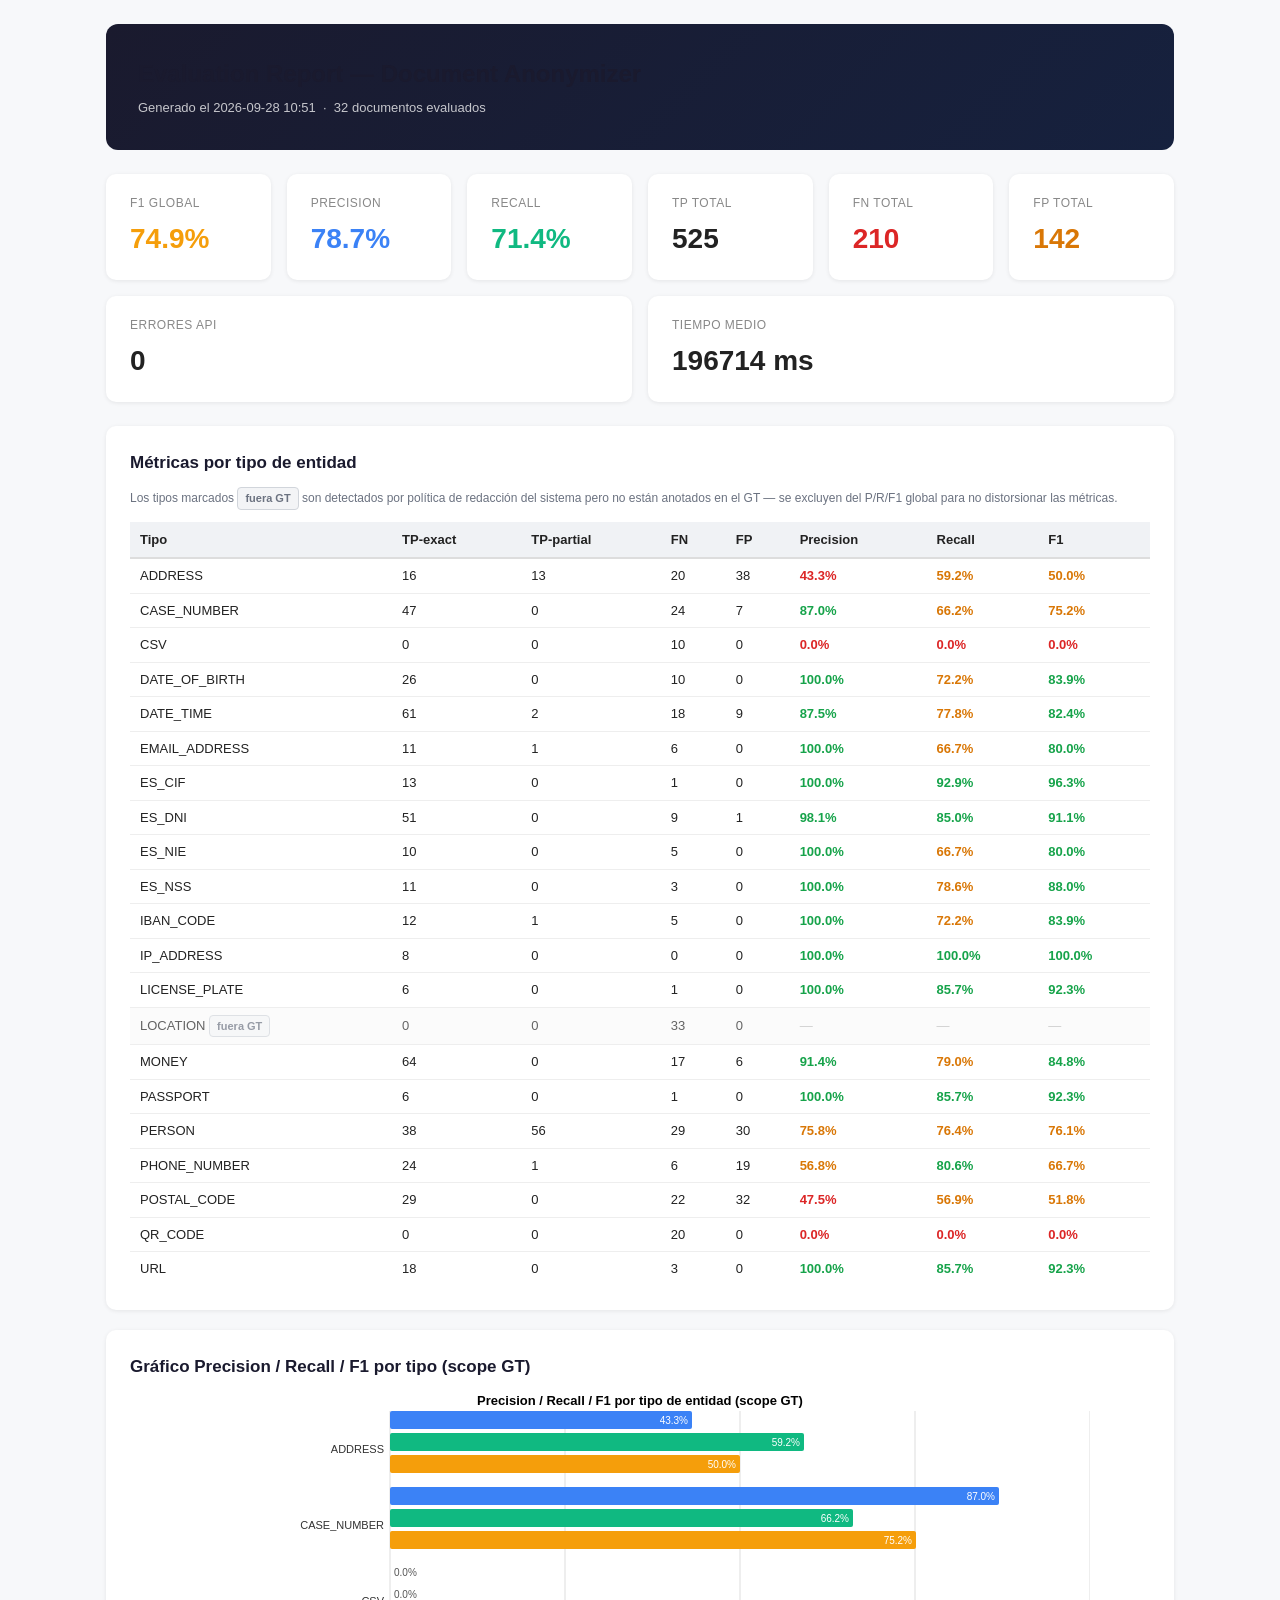
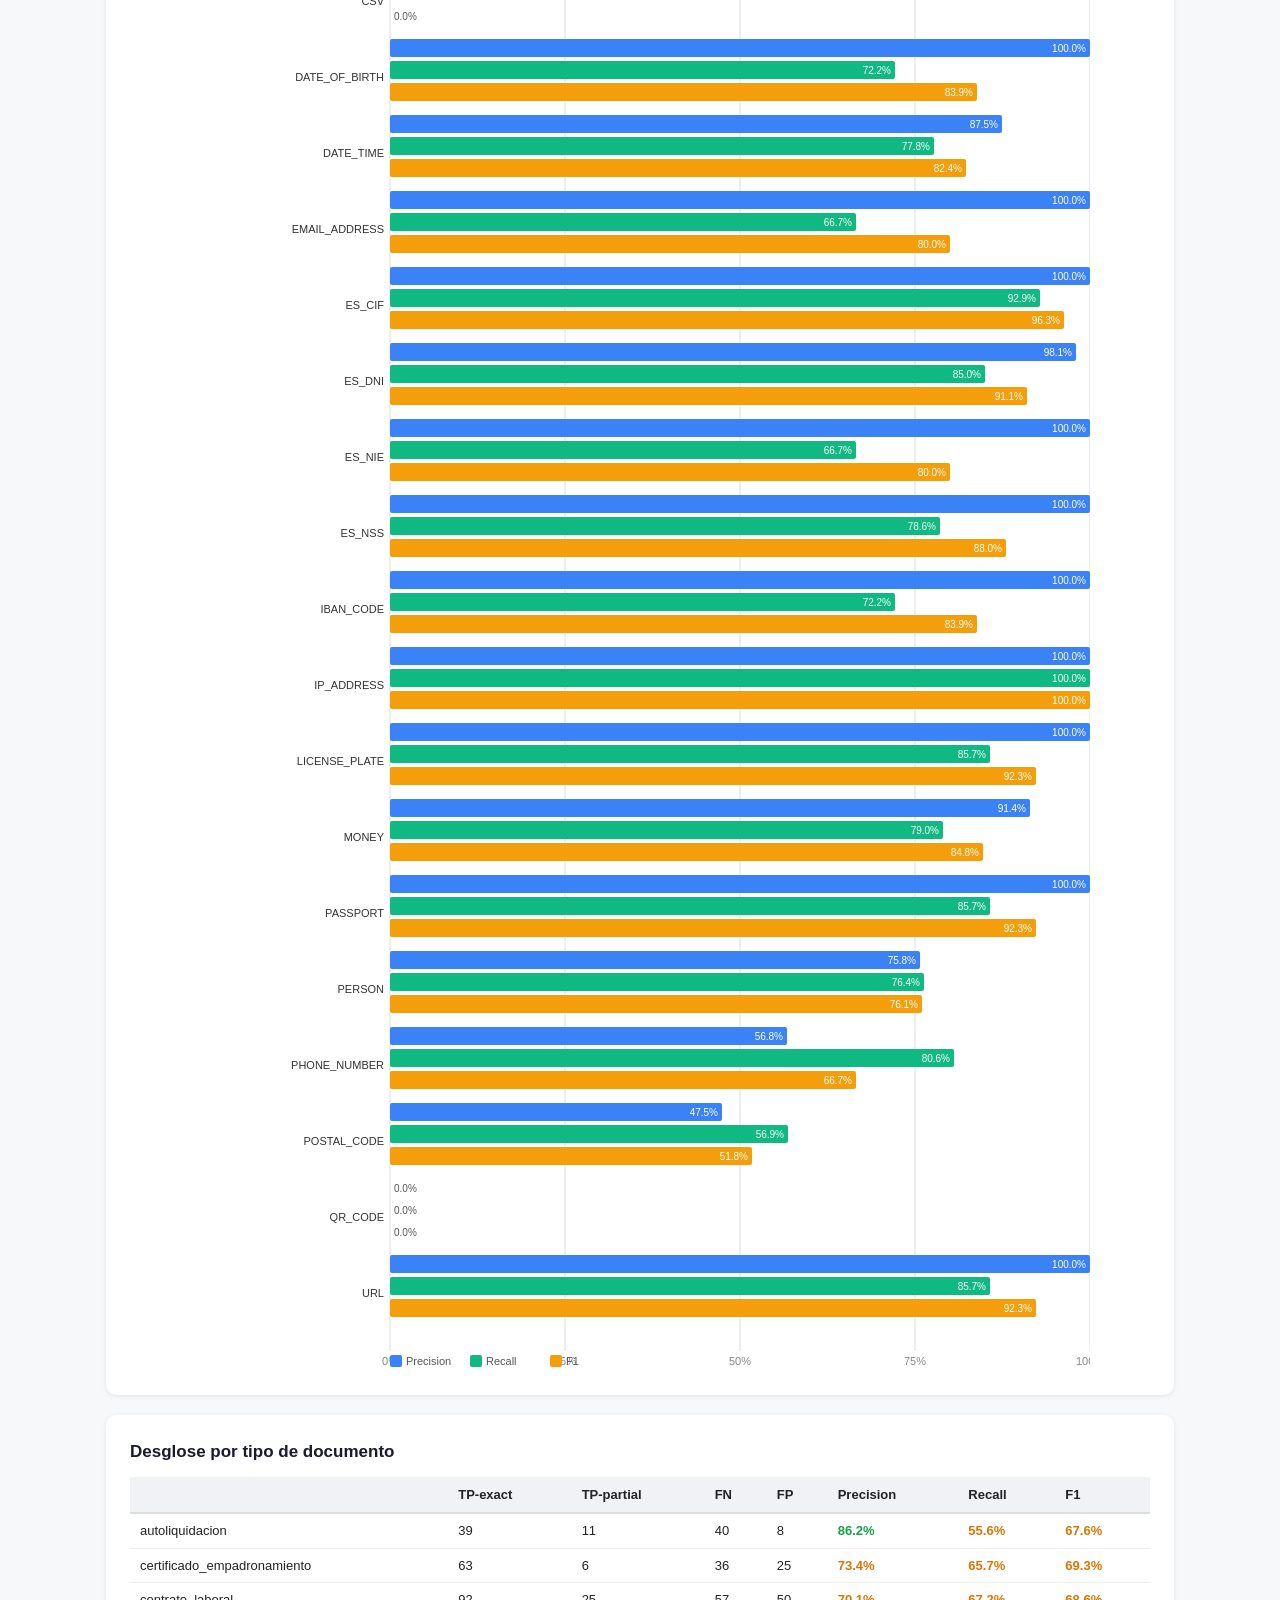
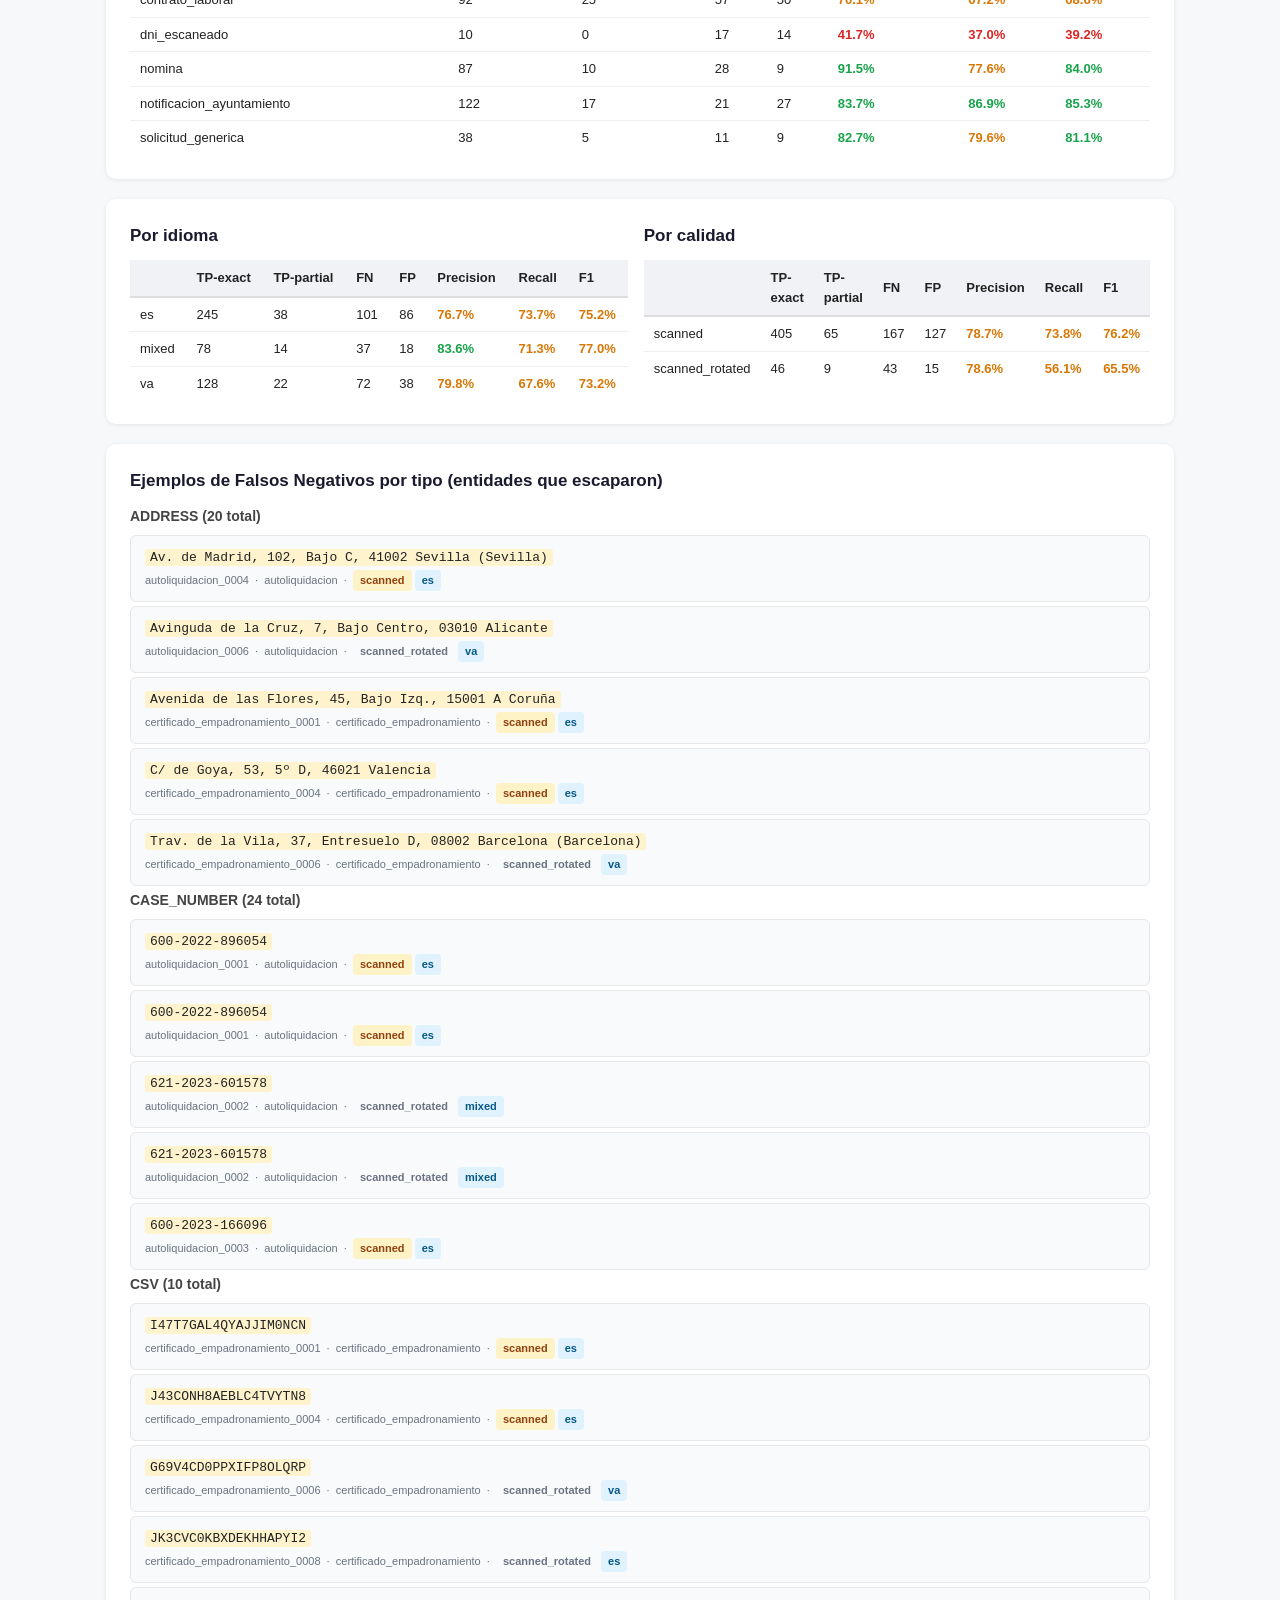
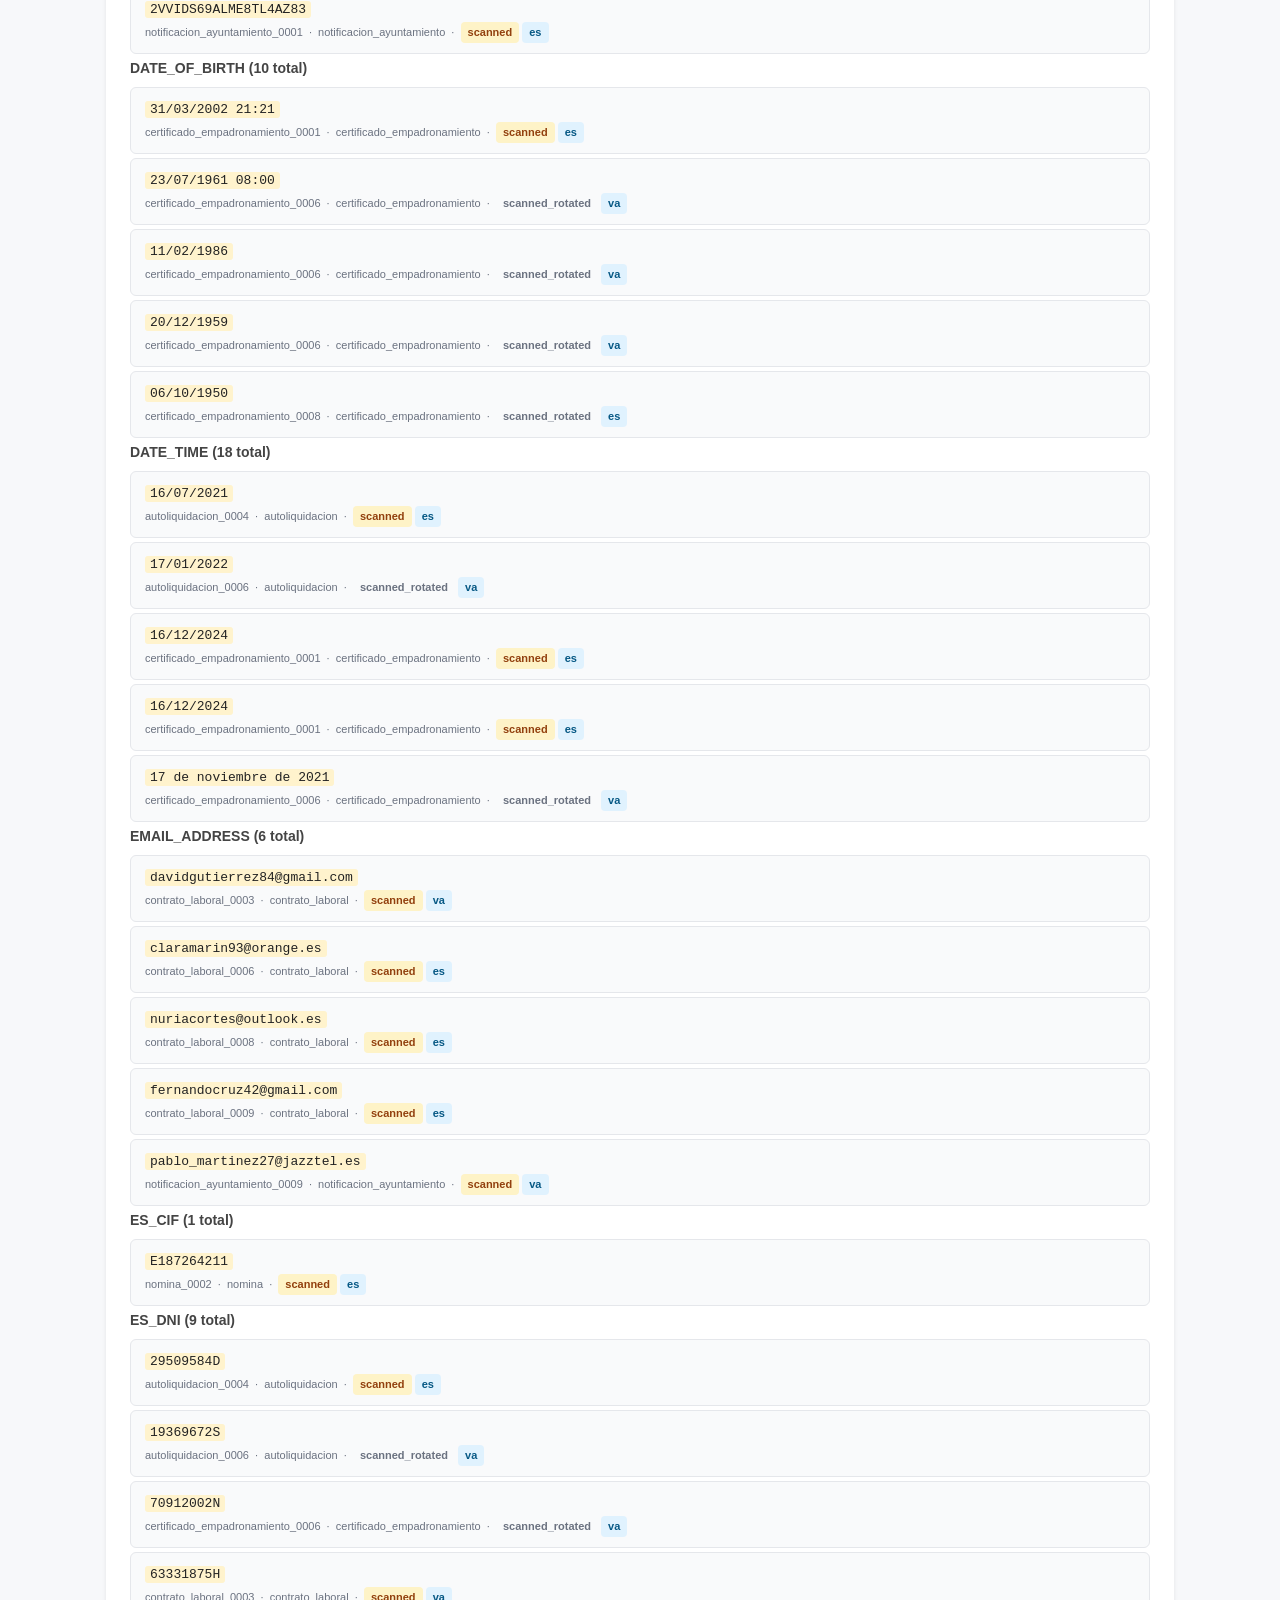
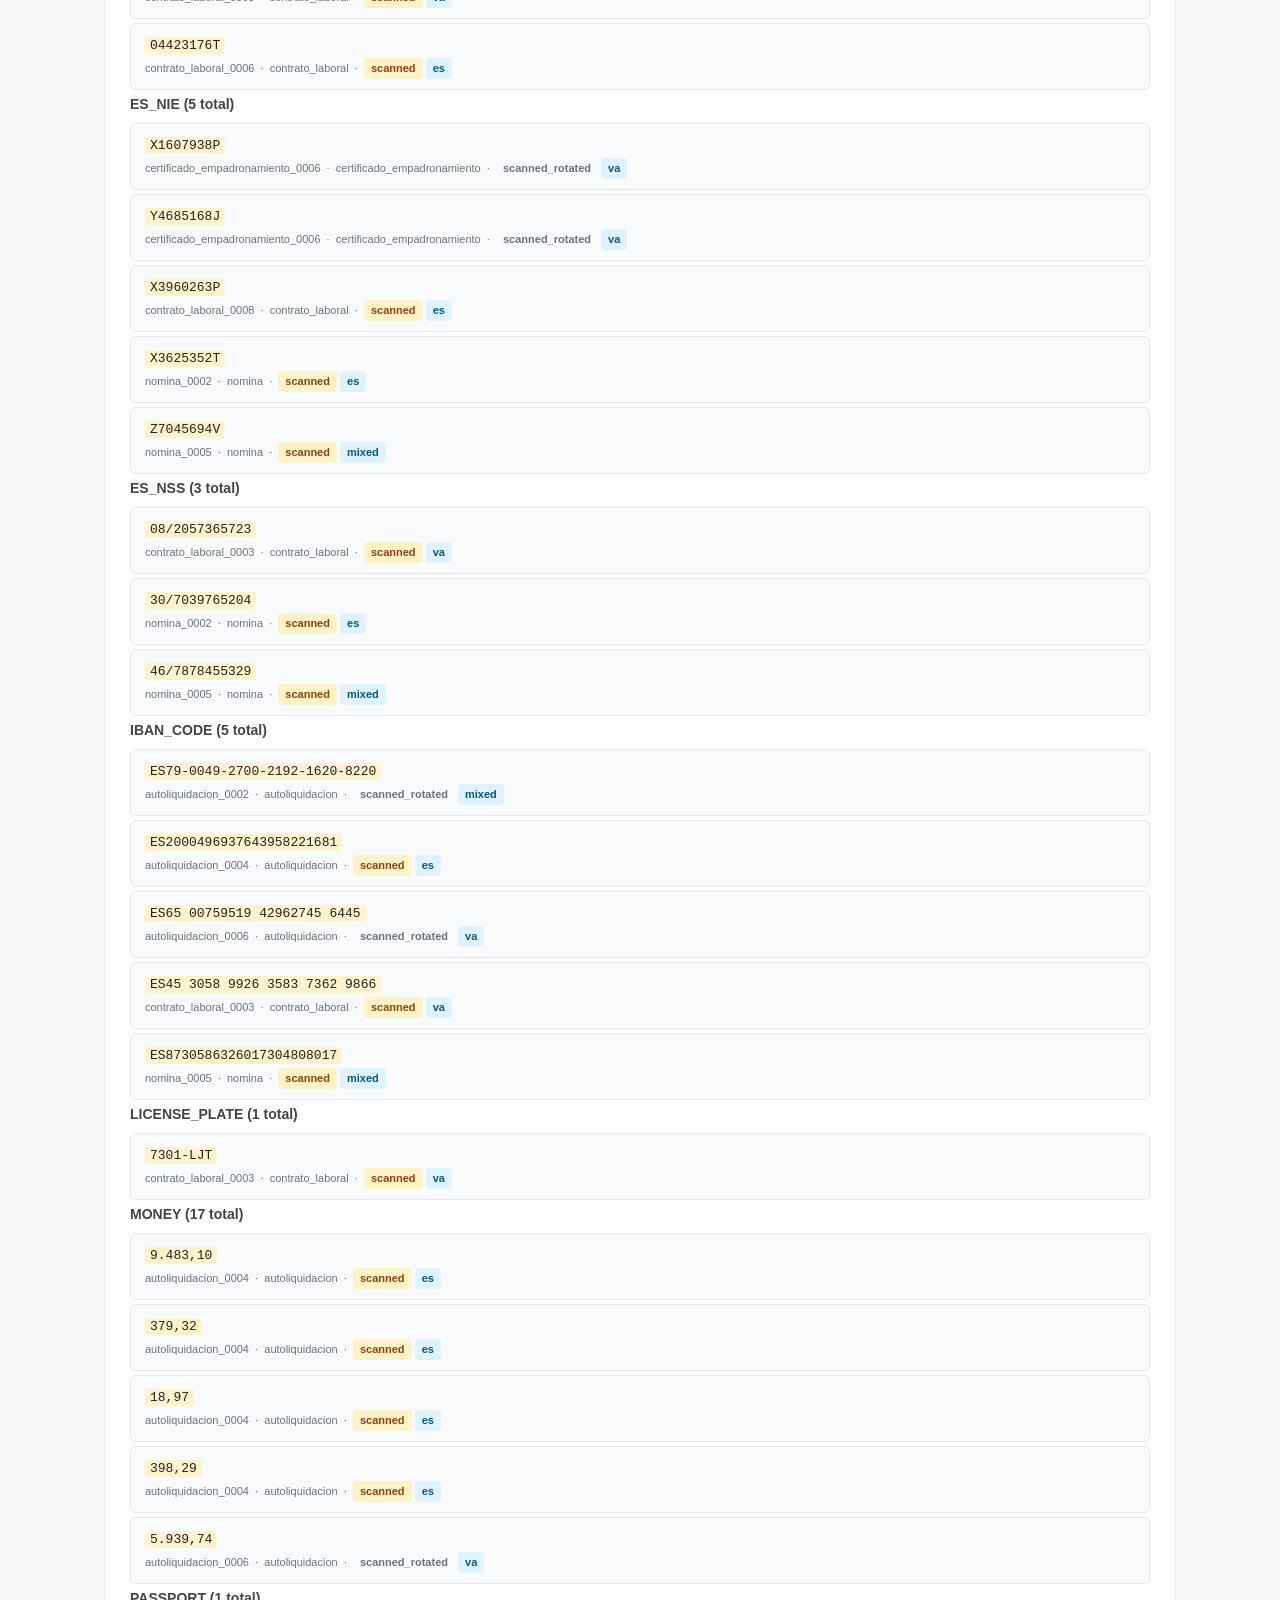
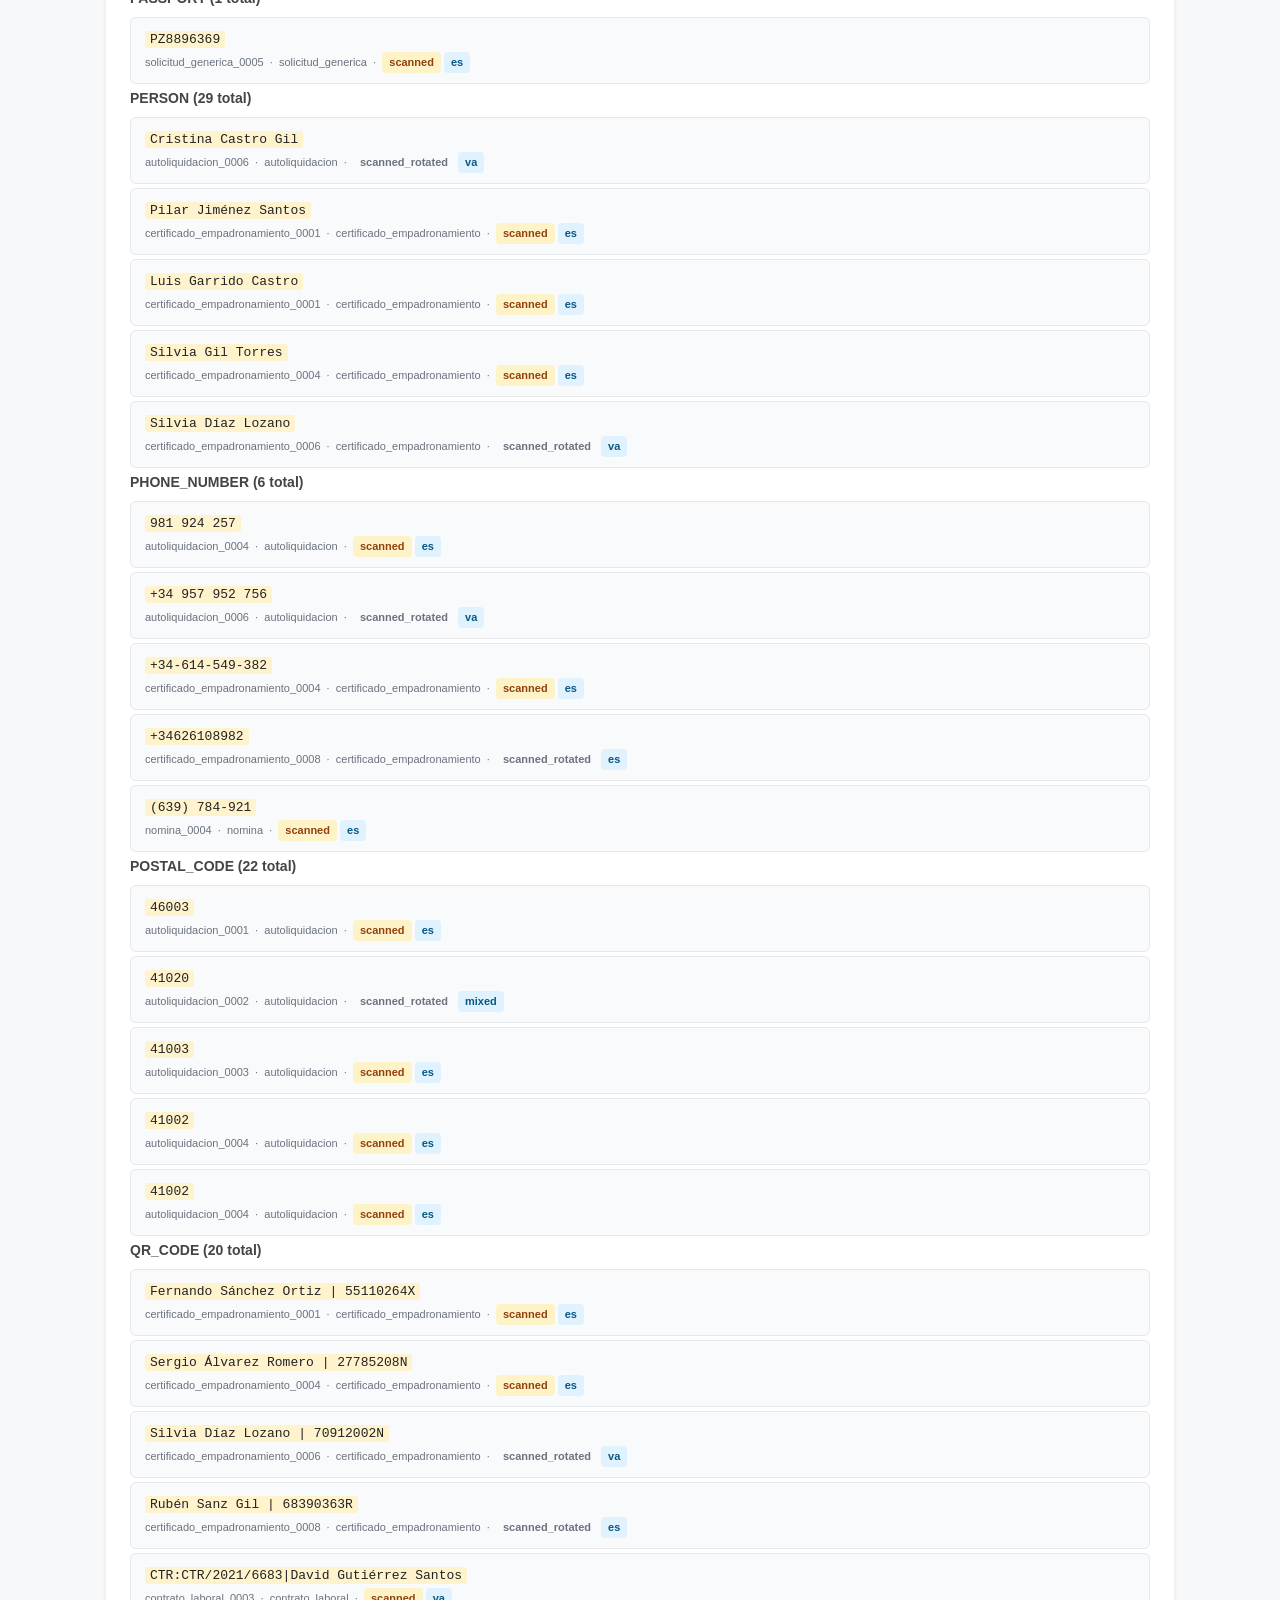
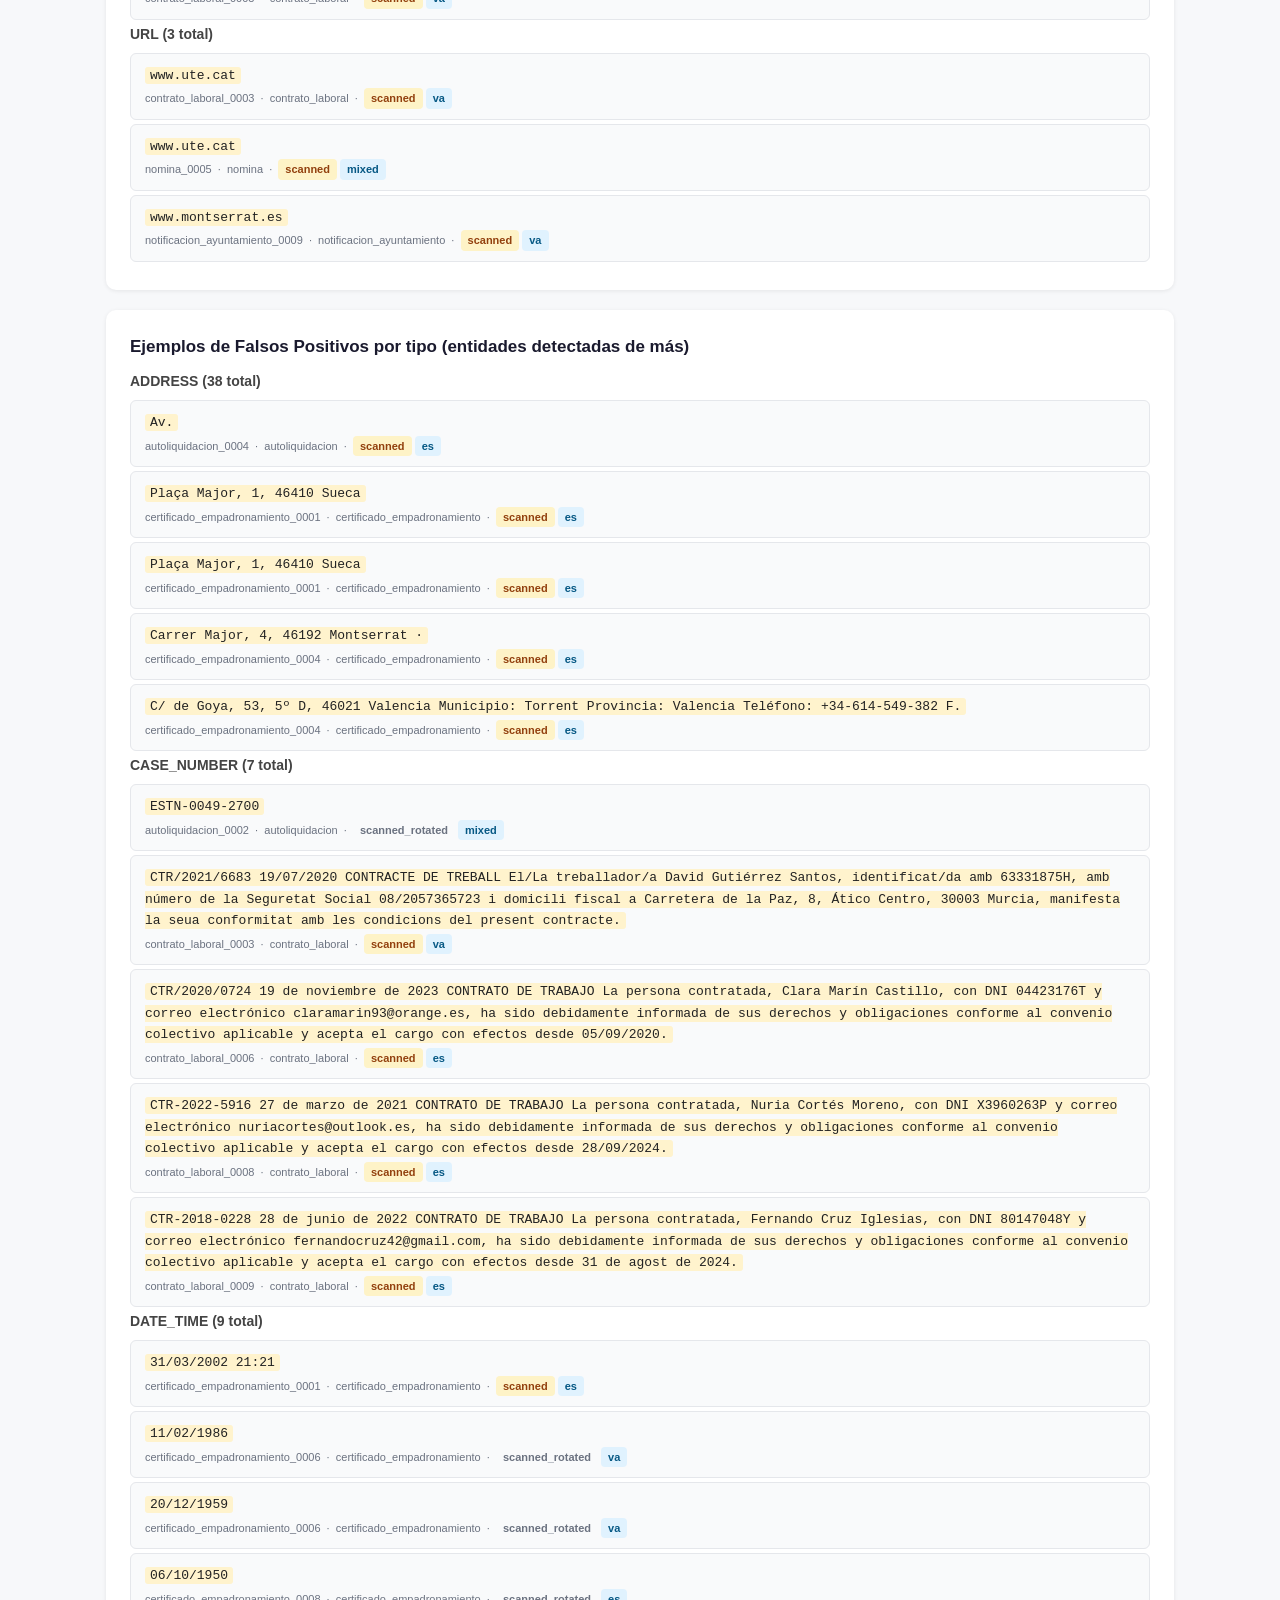
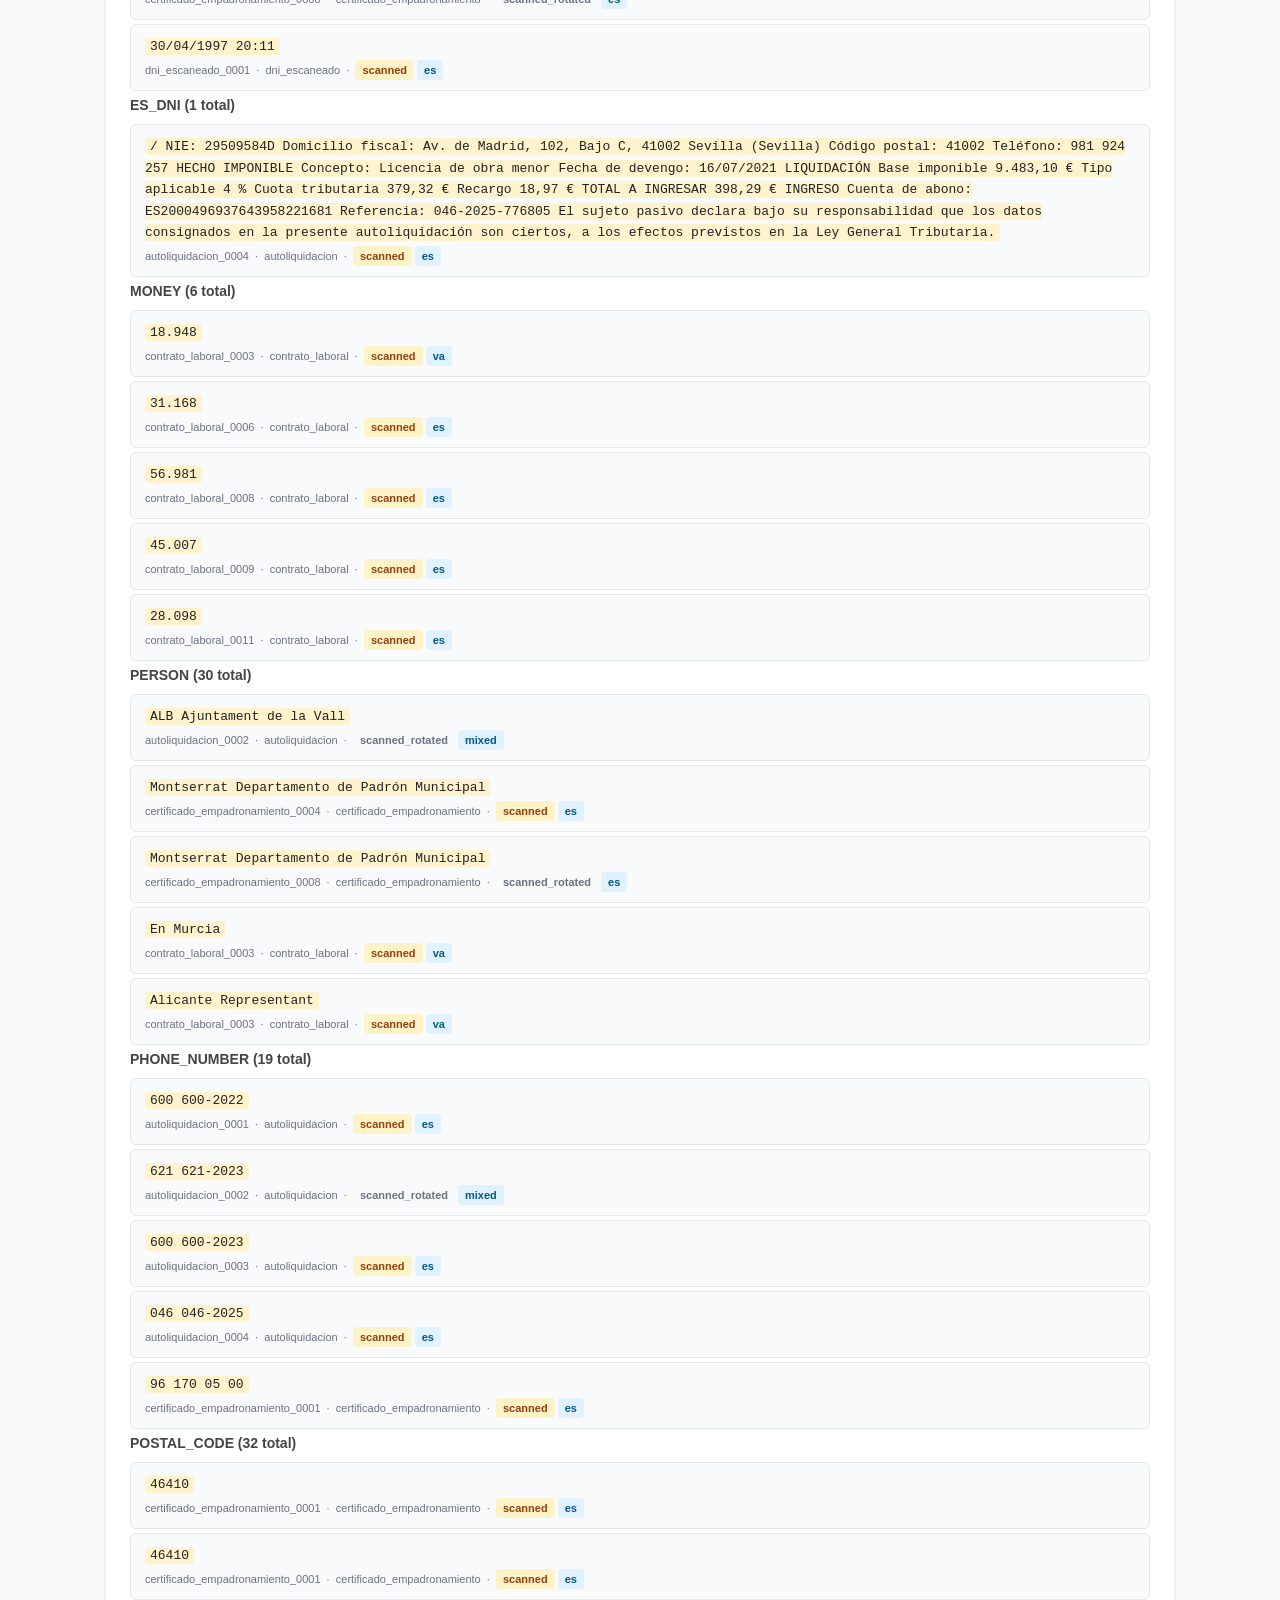
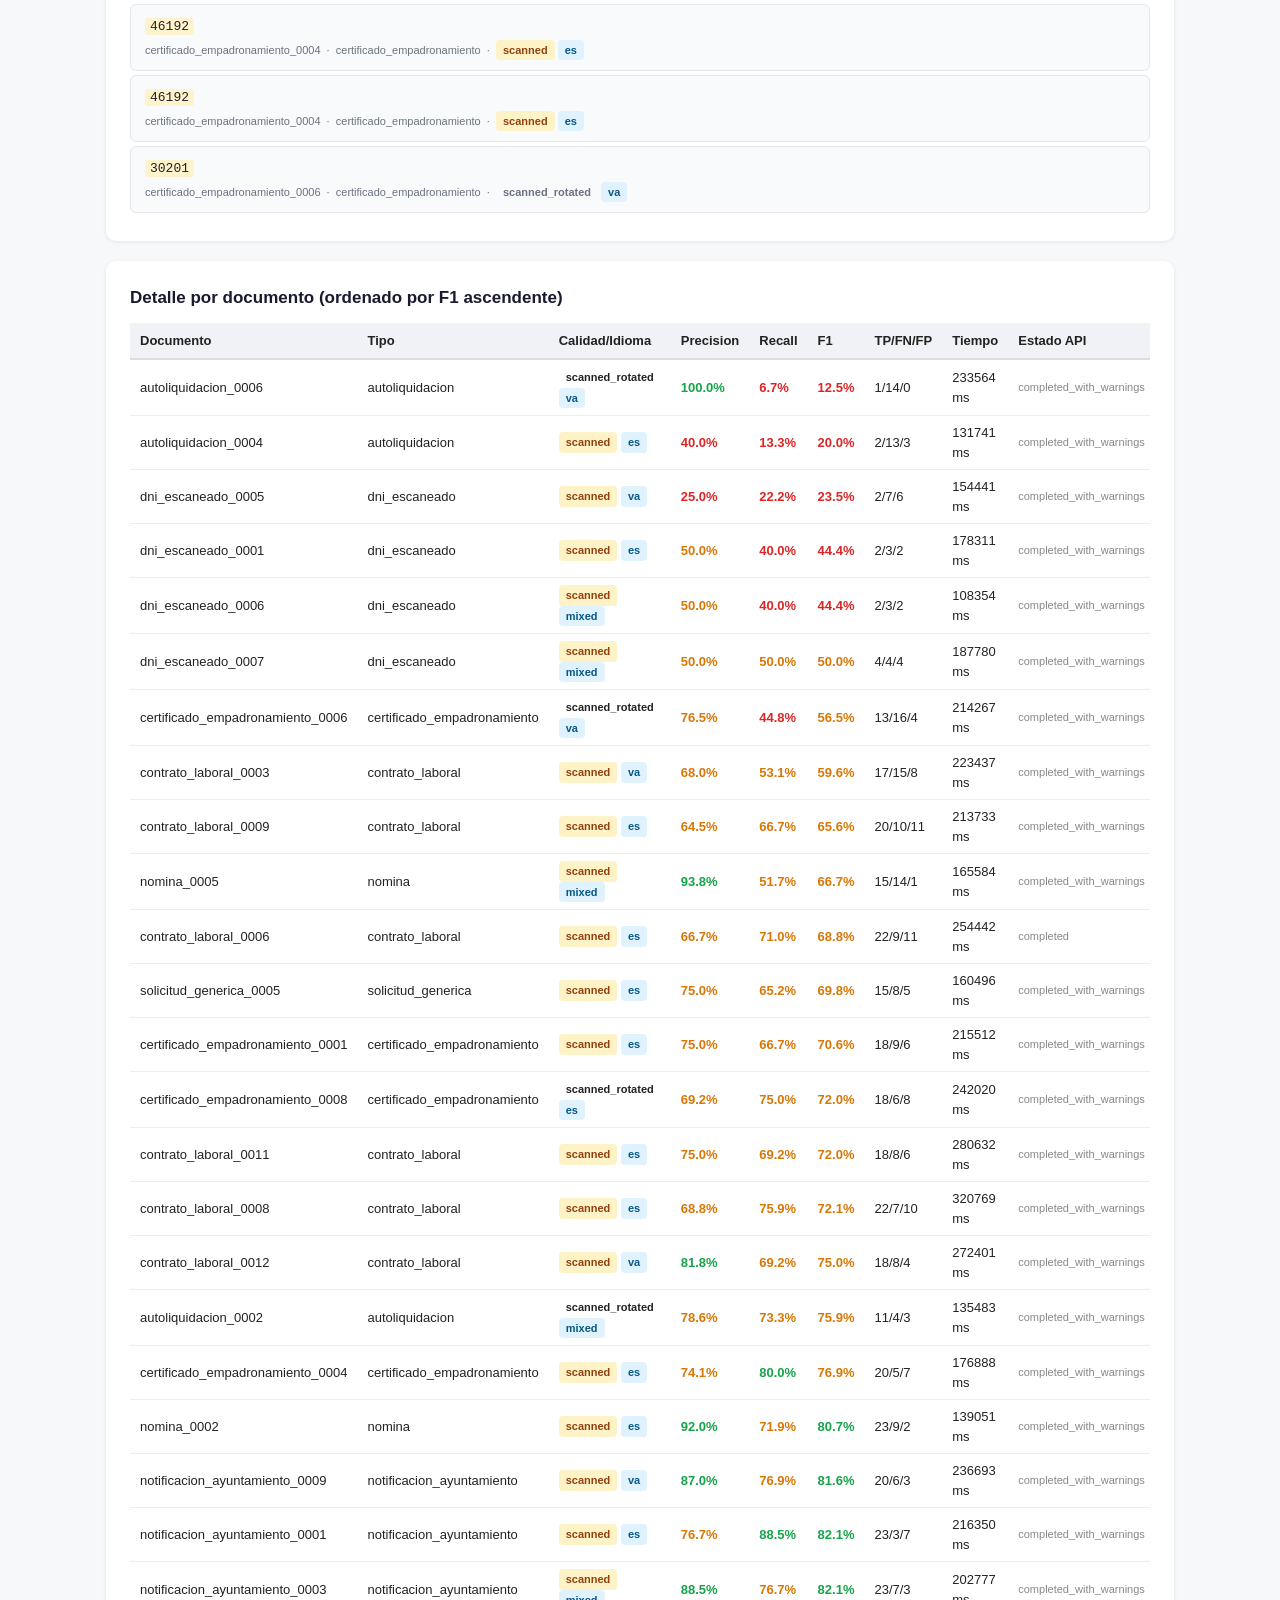
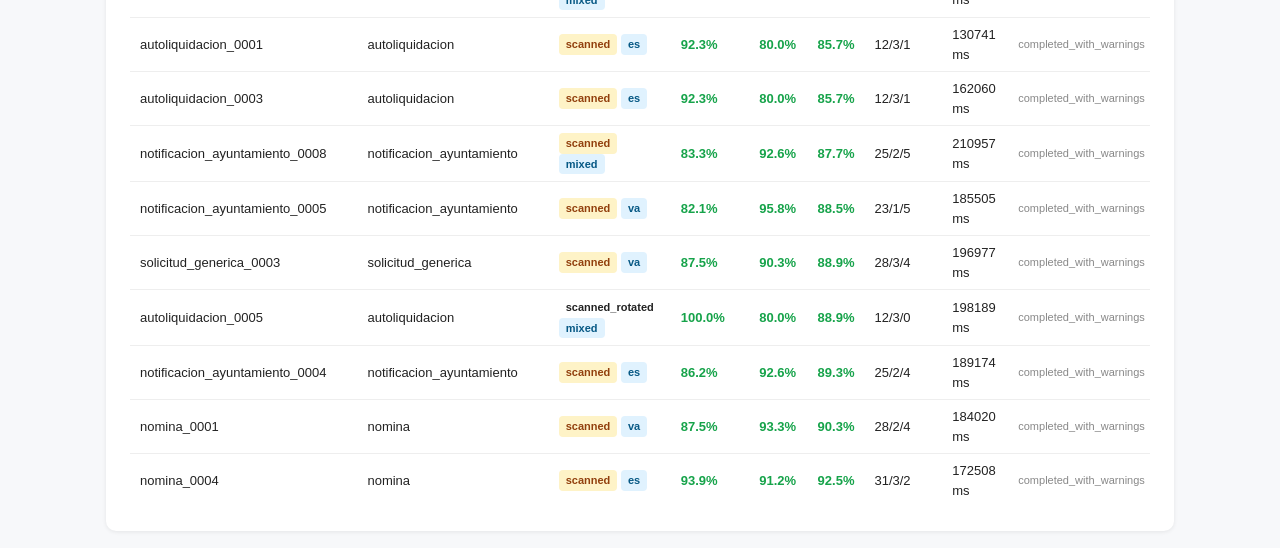
==== evaluation/escaneado.html @ 81f7b152 "no tumbar la tanda por un campo opcional que falte en la etiqueta" ====
<!DOCTYPE html>
<html lang="es">
<head>
<meta charset="UTF-8">
<meta name="viewport" content="width=device-width,initial-scale=1">
<title>Evaluation Report — Document Anonymizer</title>
<style>
* { box-sizing: border-box; margin: 0; padding: 0; }
body { font-family: -apple-system, BlinkMacSystemFont, "Segoe UI", sans-serif;
       font-size: 14px; color: #222; background: #f7f8fa; line-height: 1.5; }
h1 { font-size: 24px; font-weight: 700; color: #1a1a2e; }
h2 { font-size: 17px; font-weight: 600; color: #1a1a2e; margin-bottom: 12px; }
h3 { font-size: 14px; font-weight: 600; color: #444; margin-bottom: 8px; }
.page { max-width: 1100px; margin: 0 auto; padding: 24px 16px 60px; }
.header { background: linear-gradient(135deg,#1a1a2e,#16213e);
          color: white; padding: 32px; border-radius: 12px; margin-bottom: 24px; }
.header p { opacity: .75; font-size: 13px; margin-top: 6px; }
.cards { display: flex; gap: 16px; flex-wrap: wrap; margin-bottom: 24px; }
.card { background: white; border-radius: 10px; padding: 20px 24px;
        box-shadow: 0 1px 4px rgba(0,0,0,.08); flex: 1; min-width: 160px; }
.card .value { font-size: 28px; font-weight: 700; margin-top: 6px; }
.card .label { font-size: 12px; color: #888; text-transform: uppercase; letter-spacing: .5px; }
.section { background: white; border-radius: 10px; padding: 24px;
           box-shadow: 0 1px 4px rgba(0,0,0,.08); margin-bottom: 20px; }
table { width: 100%; border-collapse: collapse; font-size: 13px; }
th { background: #f0f2f5; text-align: left; padding: 8px 10px; font-weight: 600;
     border-bottom: 2px solid #ddd; }
td { padding: 7px 10px; border-bottom: 1px solid #eee; }
tr:last-child td { border-bottom: none; }
tr:hover td { background: #fafbff; }
.good { color: #16a34a; font-weight: 600; }
.warn { color: #d97706; font-weight: 600; }
.bad  { color: #dc2626; font-weight: 600; }
.tag  { display: inline-block; padding: 2px 7px; border-radius: 4px;
        font-size: 11px; font-weight: 600; }
.tag-q-clean    { background:#d1fae5; color:#065f46; }
.tag-q-scanned  { background:#fef3c7; color:#92400e; }
.tag-q-watermark{ background:#ede9fe; color:#5b21b6; }
.tag-lang { background:#e0f2fe; color:#075985; }
.tag-oos  { background:#f3f4f6; color:#6b7280; border:1px solid #d1d5db; cursor:help; }
.oos-row  { opacity:.7; background:#fafafa; }
.chip { display:inline-block; padding:1px 6px; border-radius:12px;
        background:#e5e7eb; font-size:11px; color:#374151; margin:1px; }
.example-block { background:#f9fafb; border:1px solid #e5e7eb; border-radius:6px;
                 padding:10px 14px; margin:4px 0; }
.example-block .entity-text { font-family: monospace; font-size:13px;
                               background:#fff3cd; padding:1px 5px; border-radius:3px; }
.example-block .meta { font-size:11px; color:#6b7280; margin-top:3px; }
.cols2 { display:grid; grid-template-columns:1fr 1fr; gap:16px; }
@media(max-width:700px){ .cols2{ grid-template-columns:1fr; } }
</style>
</head>
<body>
<div class="page">
<div class="header">
<h1>Evaluation Report — Document Anonymizer</h1>
<p>Generado el 2026-09-28 10:51 &nbsp;·&nbsp; 32 documentos evaluados</p>
</div>
<div class="cards">
<div class="card"><div class="label">F1 global</div><div class="value" style="color:#f59e0b">74.9%</div></div>
<div class="card"><div class="label">Precision</div><div class="value" style="color:#3b82f6">78.7%</div></div>
<div class="card"><div class="label">Recall</div><div class="value" style="color:#10b981">71.4%</div></div>
<div class="card"><div class="label">TP total</div><div class="value">525</div></div>
<div class="card"><div class="label">FN total</div><div class="value" style="color:#dc2626">210</div></div>
<div class="card"><div class="label">FP total</div><div class="value" style="color:#d97706">142</div></div>
<div class="card"><div class="label">Errores API</div><div class="value">0</div></div>
<div class="card"><div class="label">Tiempo medio</div><div class="value">196714 ms</div></div>
</div>
<div class="section">
<h2>Métricas por tipo de entidad</h2>
<p style='font-size:12px;color:#6b7280;margin-bottom:12px'>Los tipos marcados <span class='tag tag-oos'>fuera GT</span> son detectados por política de redacción del sistema pero no están anotados en el GT — se excluyen del P/R/F1 global para no distorsionar las métricas.</p>
<table><thead><tr><th>Tipo</th><th>TP-exact</th><th>TP-partial</th><th>FN</th><th>FP</th><th>Precision</th><th>Recall</th><th>F1</th></tr></thead><tbody><tr><td>ADDRESS</td><td>16</td><td>13</td><td>20</td><td>38</td><td><span class="bad">43.3%</span></td><td><span class="warn">59.2%</span></td><td><span class="warn">50.0%</span></td></tr><tr><td>CASE_NUMBER</td><td>47</td><td>0</td><td>24</td><td>7</td><td><span class="good">87.0%</span></td><td><span class="warn">66.2%</span></td><td><span class="warn">75.2%</span></td></tr><tr><td>CSV</td><td>0</td><td>0</td><td>10</td><td>0</td><td><span class="bad">0.0%</span></td><td><span class="bad">0.0%</span></td><td><span class="bad">0.0%</span></td></tr><tr><td>DATE_OF_BIRTH</td><td>26</td><td>0</td><td>10</td><td>0</td><td><span class="good">100.0%</span></td><td><span class="warn">72.2%</span></td><td><span class="good">83.9%</span></td></tr><tr><td>DATE_TIME</td><td>61</td><td>2</td><td>18</td><td>9</td><td><span class="good">87.5%</span></td><td><span class="warn">77.8%</span></td><td><span class="good">82.4%</span></td></tr><tr><td>EMAIL_ADDRESS</td><td>11</td><td>1</td><td>6</td><td>0</td><td><span class="good">100.0%</span></td><td><span class="warn">66.7%</span></td><td><span class="good">80.0%</span></td></tr><tr><td>ES_CIF</td><td>13</td><td>0</td><td>1</td><td>0</td><td><span class="good">100.0%</span></td><td><span class="good">92.9%</span></td><td><span class="good">96.3%</span></td></tr><tr><td>ES_DNI</td><td>51</td><td>0</td><td>9</td><td>1</td><td><span class="good">98.1%</span></td><td><span class="good">85.0%</span></td><td><span class="good">91.1%</span></td></tr><tr><td>ES_NIE</td><td>10</td><td>0</td><td>5</td><td>0</td><td><span class="good">100.0%</span></td><td><span class="warn">66.7%</span></td><td><span class="good">80.0%</span></td></tr><tr><td>ES_NSS</td><td>11</td><td>0</td><td>3</td><td>0</td><td><span class="good">100.0%</span></td><td><span class="warn">78.6%</span></td><td><span class="good">88.0%</span></td></tr><tr><td>IBAN_CODE</td><td>12</td><td>1</td><td>5</td><td>0</td><td><span class="good">100.0%</span></td><td><span class="warn">72.2%</span></td><td><span class="good">83.9%</span></td></tr><tr><td>IP_ADDRESS</td><td>8</td><td>0</td><td>0</td><td>0</td><td><span class="good">100.0%</span></td><td><span class="good">100.0%</span></td><td><span class="good">100.0%</span></td></tr><tr><td>LICENSE_PLATE</td><td>6</td><td>0</td><td>1</td><td>0</td><td><span class="good">100.0%</span></td><td><span class="good">85.7%</span></td><td><span class="good">92.3%</span></td></tr><tr class="oos-row"><td>LOCATION <span class="tag tag-oos" title="No anotado en GT; excluido de métricas globales">fuera GT</span></td><td>0</td><td>0</td><td>33</td><td>0</td><td><span style='color:#bbb'>—</span></td><td><span style='color:#bbb'>—</span></td><td><span style='color:#bbb'>—</span></td></tr><tr><td>MONEY</td><td>64</td><td>0</td><td>17</td><td>6</td><td><span class="good">91.4%</span></td><td><span class="warn">79.0%</span></td><td><span class="good">84.8%</span></td></tr><tr><td>PASSPORT</td><td>6</td><td>0</td><td>1</td><td>0</td><td><span class="good">100.0%</span></td><td><span class="good">85.7%</span></td><td><span class="good">92.3%</span></td></tr><tr><td>PERSON</td><td>38</td><td>56</td><td>29</td><td>30</td><td><span class="warn">75.8%</span></td><td><span class="warn">76.4%</span></td><td><span class="warn">76.1%</span></td></tr><tr><td>PHONE_NUMBER</td><td>24</td><td>1</td><td>6</td><td>19</td><td><span class="warn">56.8%</span></td><td><span class="good">80.6%</span></td><td><span class="warn">66.7%</span></td></tr><tr><td>POSTAL_CODE</td><td>29</td><td>0</td><td>22</td><td>32</td><td><span class="bad">47.5%</span></td><td><span class="warn">56.9%</span></td><td><span class="warn">51.8%</span></td></tr><tr><td>QR_CODE</td><td>0</td><td>0</td><td>20</td><td>0</td><td><span class="bad">0.0%</span></td><td><span class="bad">0.0%</span></td><td><span class="bad">0.0%</span></td></tr><tr><td>URL</td><td>18</td><td>0</td><td>3</td><td>0</td><td><span class="good">100.0%</span></td><td><span class="good">85.7%</span></td><td><span class="good">92.3%</span></td></tr></tbody></table>
</div>
<div class="section">
<h2>Gráfico Precision / Recall / F1 por tipo (scope GT)</h2>
<svg xmlns="http://www.w3.org/2000/svg" width="900" height="1580" style="font-family:inherit;font-size:11px;display:block;margin:0 auto">
<text x="450" y="14" text-anchor="middle" font-weight="bold" font-size="13">Precision / Recall / F1 por tipo de entidad (scope GT)</text>
<line x1="200" y1="20" x2="200" y2="1560" stroke="#ddd" stroke-width="1"/>
<text x="200" y="1574" text-anchor="middle" fill="#888">0%</text>
<line x1="375" y1="20" x2="375" y2="1560" stroke="#ddd" stroke-width="1"/>
<text x="375" y="1574" text-anchor="middle" fill="#888">25%</text>
<line x1="550" y1="20" x2="550" y2="1560" stroke="#ddd" stroke-width="1"/>
<text x="550" y="1574" text-anchor="middle" fill="#888">50%</text>
<line x1="725" y1="20" x2="725" y2="1560" stroke="#ddd" stroke-width="1"/>
<text x="725" y="1574" text-anchor="middle" fill="#888">75%</text>
<line x1="900" y1="20" x2="900" y2="1560" stroke="#ddd" stroke-width="1"/>
<text x="900" y="1574" text-anchor="middle" fill="#888">100%</text>
<text x="194" y="62" text-anchor="end" fill="#333">ADDRESS</text>
<rect x="200" y="20" width="302" height="18" fill="#3b82f6" rx="2"/>
<text x="498" y="33" text-anchor="end" fill="white" font-size="10">43.3%</text>
<rect x="200" y="42" width="414" height="18" fill="#10b981" rx="2"/>
<text x="610" y="55" text-anchor="end" fill="white" font-size="10">59.2%</text>
<rect x="200" y="64" width="350" height="18" fill="#f59e0b" rx="2"/>
<text x="546" y="77" text-anchor="end" fill="white" font-size="10">50.0%</text>
<text x="194" y="138" text-anchor="end" fill="#333">CASE_NUMBER</text>
<rect x="200" y="96" width="609" height="18" fill="#3b82f6" rx="2"/>
<text x="805" y="109" text-anchor="end" fill="white" font-size="10">87.0%</text>
<rect x="200" y="118" width="463" height="18" fill="#10b981" rx="2"/>
<text x="659" y="131" text-anchor="end" fill="white" font-size="10">66.2%</text>
<rect x="200" y="140" width="526" height="18" fill="#f59e0b" rx="2"/>
<text x="722" y="153" text-anchor="end" fill="white" font-size="10">75.2%</text>
<text x="194" y="214" text-anchor="end" fill="#333">CSV</text>
<rect x="200" y="172" width="0" height="18" fill="#3b82f6" rx="2"/>
<text x="204" y="185" text-anchor="start" fill="#555" font-size="10">0.0%</text>
<rect x="200" y="194" width="0" height="18" fill="#10b981" rx="2"/>
<text x="204" y="207" text-anchor="start" fill="#555" font-size="10">0.0%</text>
<rect x="200" y="216" width="0" height="18" fill="#f59e0b" rx="2"/>
<text x="204" y="229" text-anchor="start" fill="#555" font-size="10">0.0%</text>
<text x="194" y="290" text-anchor="end" fill="#333">DATE_OF_BIRTH</text>
<rect x="200" y="248" width="700" height="18" fill="#3b82f6" rx="2"/>
<text x="896" y="261" text-anchor="end" fill="white" font-size="10">100.0%</text>
<rect x="200" y="270" width="505" height="18" fill="#10b981" rx="2"/>
<text x="701" y="283" text-anchor="end" fill="white" font-size="10">72.2%</text>
<rect x="200" y="292" width="587" height="18" fill="#f59e0b" rx="2"/>
<text x="783" y="305" text-anchor="end" fill="white" font-size="10">83.9%</text>
<text x="194" y="366" text-anchor="end" fill="#333">DATE_TIME</text>
<rect x="200" y="324" width="612" height="18" fill="#3b82f6" rx="2"/>
<text x="808" y="337" text-anchor="end" fill="white" font-size="10">87.5%</text>
<rect x="200" y="346" width="544" height="18" fill="#10b981" rx="2"/>
<text x="740" y="359" text-anchor="end" fill="white" font-size="10">77.8%</text>
<rect x="200" y="368" width="576" height="18" fill="#f59e0b" rx="2"/>
<text x="772" y="381" text-anchor="end" fill="white" font-size="10">82.4%</text>
<text x="194" y="442" text-anchor="end" fill="#333">EMAIL_ADDRESS</text>
<rect x="200" y="400" width="700" height="18" fill="#3b82f6" rx="2"/>
<text x="896" y="413" text-anchor="end" fill="white" font-size="10">100.0%</text>
<rect x="200" y="422" width="466" height="18" fill="#10b981" rx="2"/>
<text x="662" y="435" text-anchor="end" fill="white" font-size="10">66.7%</text>
<rect x="200" y="444" width="560" height="18" fill="#f59e0b" rx="2"/>
<text x="756" y="457" text-anchor="end" fill="white" font-size="10">80.0%</text>
<text x="194" y="518" text-anchor="end" fill="#333">ES_CIF</text>
<rect x="200" y="476" width="700" height="18" fill="#3b82f6" rx="2"/>
<text x="896" y="489" text-anchor="end" fill="white" font-size="10">100.0%</text>
<rect x="200" y="498" width="650" height="18" fill="#10b981" rx="2"/>
<text x="846" y="511" text-anchor="end" fill="white" font-size="10">92.9%</text>
<rect x="200" y="520" width="674" height="18" fill="#f59e0b" rx="2"/>
<text x="870" y="533" text-anchor="end" fill="white" font-size="10">96.3%</text>
<text x="194" y="594" text-anchor="end" fill="#333">ES_DNI</text>
<rect x="200" y="552" width="686" height="18" fill="#3b82f6" rx="2"/>
<text x="882" y="565" text-anchor="end" fill="white" font-size="10">98.1%</text>
<rect x="200" y="574" width="595" height="18" fill="#10b981" rx="2"/>
<text x="791" y="587" text-anchor="end" fill="white" font-size="10">85.0%</text>
<rect x="200" y="596" width="637" height="18" fill="#f59e0b" rx="2"/>
<text x="833" y="609" text-anchor="end" fill="white" font-size="10">91.1%</text>
<text x="194" y="670" text-anchor="end" fill="#333">ES_NIE</text>
<rect x="200" y="628" width="700" height="18" fill="#3b82f6" rx="2"/>
<text x="896" y="641" text-anchor="end" fill="white" font-size="10">100.0%</text>
<rect x="200" y="650" width="466" height="18" fill="#10b981" rx="2"/>
<text x="662" y="663" text-anchor="end" fill="white" font-size="10">66.7%</text>
<rect x="200" y="672" width="560" height="18" fill="#f59e0b" rx="2"/>
<text x="756" y="685" text-anchor="end" fill="white" font-size="10">80.0%</text>
<text x="194" y="746" text-anchor="end" fill="#333">ES_NSS</text>
<rect x="200" y="704" width="700" height="18" fill="#3b82f6" rx="2"/>
<text x="896" y="717" text-anchor="end" fill="white" font-size="10">100.0%</text>
<rect x="200" y="726" width="550" height="18" fill="#10b981" rx="2"/>
<text x="746" y="739" text-anchor="end" fill="white" font-size="10">78.6%</text>
<rect x="200" y="748" width="616" height="18" fill="#f59e0b" rx="2"/>
<text x="812" y="761" text-anchor="end" fill="white" font-size="10">88.0%</text>
<text x="194" y="822" text-anchor="end" fill="#333">IBAN_CODE</text>
<rect x="200" y="780" width="700" height="18" fill="#3b82f6" rx="2"/>
<text x="896" y="793" text-anchor="end" fill="white" font-size="10">100.0%</text>
<rect x="200" y="802" width="505" height="18" fill="#10b981" rx="2"/>
<text x="701" y="815" text-anchor="end" fill="white" font-size="10">72.2%</text>
<rect x="200" y="824" width="587" height="18" fill="#f59e0b" rx="2"/>
<text x="783" y="837" text-anchor="end" fill="white" font-size="10">83.9%</text>
<text x="194" y="898" text-anchor="end" fill="#333">IP_ADDRESS</text>
<rect x="200" y="856" width="700" height="18" fill="#3b82f6" rx="2"/>
<text x="896" y="869" text-anchor="end" fill="white" font-size="10">100.0%</text>
<rect x="200" y="878" width="700" height="18" fill="#10b981" rx="2"/>
<text x="896" y="891" text-anchor="end" fill="white" font-size="10">100.0%</text>
<rect x="200" y="900" width="700" height="18" fill="#f59e0b" rx="2"/>
<text x="896" y="913" text-anchor="end" fill="white" font-size="10">100.0%</text>
<text x="194" y="974" text-anchor="end" fill="#333">LICENSE_PLATE</text>
<rect x="200" y="932" width="700" height="18" fill="#3b82f6" rx="2"/>
<text x="896" y="945" text-anchor="end" fill="white" font-size="10">100.0%</text>
<rect x="200" y="954" width="600" height="18" fill="#10b981" rx="2"/>
<text x="796" y="967" text-anchor="end" fill="white" font-size="10">85.7%</text>
<rect x="200" y="976" width="646" height="18" fill="#f59e0b" rx="2"/>
<text x="842" y="989" text-anchor="end" fill="white" font-size="10">92.3%</text>
<text x="194" y="1050" text-anchor="end" fill="#333">MONEY</text>
<rect x="200" y="1008" width="640" height="18" fill="#3b82f6" rx="2"/>
<text x="836" y="1021" text-anchor="end" fill="white" font-size="10">91.4%</text>
<rect x="200" y="1030" width="553" height="18" fill="#10b981" rx="2"/>
<text x="749" y="1043" text-anchor="end" fill="white" font-size="10">79.0%</text>
<rect x="200" y="1052" width="593" height="18" fill="#f59e0b" rx="2"/>
<text x="789" y="1065" text-anchor="end" fill="white" font-size="10">84.8%</text>
<text x="194" y="1126" text-anchor="end" fill="#333">PASSPORT</text>
<rect x="200" y="1084" width="700" height="18" fill="#3b82f6" rx="2"/>
<text x="896" y="1097" text-anchor="end" fill="white" font-size="10">100.0%</text>
<rect x="200" y="1106" width="600" height="18" fill="#10b981" rx="2"/>
<text x="796" y="1119" text-anchor="end" fill="white" font-size="10">85.7%</text>
<rect x="200" y="1128" width="646" height="18" fill="#f59e0b" rx="2"/>
<text x="842" y="1141" text-anchor="end" fill="white" font-size="10">92.3%</text>
<text x="194" y="1202" text-anchor="end" fill="#333">PERSON</text>
<rect x="200" y="1160" width="530" height="18" fill="#3b82f6" rx="2"/>
<text x="726" y="1173" text-anchor="end" fill="white" font-size="10">75.8%</text>
<rect x="200" y="1182" width="534" height="18" fill="#10b981" rx="2"/>
<text x="730" y="1195" text-anchor="end" fill="white" font-size="10">76.4%</text>
<rect x="200" y="1204" width="532" height="18" fill="#f59e0b" rx="2"/>
<text x="728" y="1217" text-anchor="end" fill="white" font-size="10">76.1%</text>
<text x="194" y="1278" text-anchor="end" fill="#333">PHONE_NUMBER</text>
<rect x="200" y="1236" width="397" height="18" fill="#3b82f6" rx="2"/>
<text x="593" y="1249" text-anchor="end" fill="white" font-size="10">56.8%</text>
<rect x="200" y="1258" width="564" height="18" fill="#10b981" rx="2"/>
<text x="760" y="1271" text-anchor="end" fill="white" font-size="10">80.6%</text>
<rect x="200" y="1280" width="466" height="18" fill="#f59e0b" rx="2"/>
<text x="662" y="1293" text-anchor="end" fill="white" font-size="10">66.7%</text>
<text x="194" y="1354" text-anchor="end" fill="#333">POSTAL_CODE</text>
<rect x="200" y="1312" width="332" height="18" fill="#3b82f6" rx="2"/>
<text x="528" y="1325" text-anchor="end" fill="white" font-size="10">47.5%</text>
<rect x="200" y="1334" width="398" height="18" fill="#10b981" rx="2"/>
<text x="594" y="1347" text-anchor="end" fill="white" font-size="10">56.9%</text>
<rect x="200" y="1356" width="362" height="18" fill="#f59e0b" rx="2"/>
<text x="558" y="1369" text-anchor="end" fill="white" font-size="10">51.8%</text>
<text x="194" y="1430" text-anchor="end" fill="#333">QR_CODE</text>
<rect x="200" y="1388" width="0" height="18" fill="#3b82f6" rx="2"/>
<text x="204" y="1401" text-anchor="start" fill="#555" font-size="10">0.0%</text>
<rect x="200" y="1410" width="0" height="18" fill="#10b981" rx="2"/>
<text x="204" y="1423" text-anchor="start" fill="#555" font-size="10">0.0%</text>
<rect x="200" y="1432" width="0" height="18" fill="#f59e0b" rx="2"/>
<text x="204" y="1445" text-anchor="start" fill="#555" font-size="10">0.0%</text>
<text x="194" y="1506" text-anchor="end" fill="#333">URL</text>
<rect x="200" y="1464" width="700" height="18" fill="#3b82f6" rx="2"/>
<text x="896" y="1477" text-anchor="end" fill="white" font-size="10">100.0%</text>
<rect x="200" y="1486" width="600" height="18" fill="#10b981" rx="2"/>
<text x="796" y="1499" text-anchor="end" fill="white" font-size="10">85.7%</text>
<rect x="200" y="1508" width="646" height="18" fill="#f59e0b" rx="2"/>
<text x="842" y="1521" text-anchor="end" fill="white" font-size="10">92.3%</text>
<rect x="200" y="1564" width="12" height="12" fill="#3b82f6" rx="2"/>
<text x="216" y="1574" fill="#555">Precision</text>
<rect x="280" y="1564" width="12" height="12" fill="#10b981" rx="2"/>
<text x="296" y="1574" fill="#555">Recall</text>
<rect x="360" y="1564" width="12" height="12" fill="#f59e0b" rx="2"/>
<text x="376" y="1574" fill="#555">F1</text>
</svg>
</div>
<div class="section">
<h2>Desglose por tipo de documento</h2>
<table><thead><tr><th></th><th>TP-exact</th><th>TP-partial</th><th>FN</th><th>FP</th><th>Precision</th><th>Recall</th><th>F1</th></tr></thead><tbody><tr><td>autoliquidacion</td><td>39</td><td>11</td><td>40</td><td>8</td><td><span class="good">86.2%</span></td><td><span class="warn">55.6%</span></td><td><span class="warn">67.6%</span></td></tr><tr><td>certificado_empadronamiento</td><td>63</td><td>6</td><td>36</td><td>25</td><td><span class="warn">73.4%</span></td><td><span class="warn">65.7%</span></td><td><span class="warn">69.3%</span></td></tr><tr><td>contrato_laboral</td><td>92</td><td>25</td><td>57</td><td>50</td><td><span class="warn">70.1%</span></td><td><span class="warn">67.2%</span></td><td><span class="warn">68.6%</span></td></tr><tr><td>dni_escaneado</td><td>10</td><td>0</td><td>17</td><td>14</td><td><span class="bad">41.7%</span></td><td><span class="bad">37.0%</span></td><td><span class="bad">39.2%</span></td></tr><tr><td>nomina</td><td>87</td><td>10</td><td>28</td><td>9</td><td><span class="good">91.5%</span></td><td><span class="warn">77.6%</span></td><td><span class="good">84.0%</span></td></tr><tr><td>notificacion_ayuntamiento</td><td>122</td><td>17</td><td>21</td><td>27</td><td><span class="good">83.7%</span></td><td><span class="good">86.9%</span></td><td><span class="good">85.3%</span></td></tr><tr><td>solicitud_generica</td><td>38</td><td>5</td><td>11</td><td>9</td><td><span class="good">82.7%</span></td><td><span class="warn">79.6%</span></td><td><span class="good">81.1%</span></td></tr></tbody></table>
</div>
<div class="section cols2">
<div>
<h2>Por idioma</h2>
<table><thead><tr><th></th><th>TP-exact</th><th>TP-partial</th><th>FN</th><th>FP</th><th>Precision</th><th>Recall</th><th>F1</th></tr></thead><tbody><tr><td>es</td><td>245</td><td>38</td><td>101</td><td>86</td><td><span class="warn">76.7%</span></td><td><span class="warn">73.7%</span></td><td><span class="warn">75.2%</span></td></tr><tr><td>mixed</td><td>78</td><td>14</td><td>37</td><td>18</td><td><span class="good">83.6%</span></td><td><span class="warn">71.3%</span></td><td><span class="warn">77.0%</span></td></tr><tr><td>va</td><td>128</td><td>22</td><td>72</td><td>38</td><td><span class="warn">79.8%</span></td><td><span class="warn">67.6%</span></td><td><span class="warn">73.2%</span></td></tr></tbody></table>
</div>
<div>
<h2>Por calidad</h2>
<table><thead><tr><th></th><th>TP-exact</th><th>TP-partial</th><th>FN</th><th>FP</th><th>Precision</th><th>Recall</th><th>F1</th></tr></thead><tbody><tr><td>scanned</td><td>405</td><td>65</td><td>167</td><td>127</td><td><span class="warn">78.7%</span></td><td><span class="warn">73.8%</span></td><td><span class="warn">76.2%</span></td></tr><tr><td>scanned_rotated</td><td>46</td><td>9</td><td>43</td><td>15</td><td><span class="warn">78.6%</span></td><td><span class="warn">56.1%</span></td><td><span class="warn">65.5%</span></td></tr></tbody></table>
</div>
</div>
<div class="section">
<h2>Ejemplos de Falsos Negativos por tipo (entidades que escaparon)</h2>
<h3>ADDRESS (20 total)</h3>
<div class="example-block"><span class="entity-text">Av. de Madrid, 102, Bajo C, 41002 Sevilla (Sevilla)</span><div class="meta">autoliquidacion_0004 &nbsp;·&nbsp; autoliquidacion &nbsp;·&nbsp; <span class="tag tag-q-scanned">scanned</span> <span class="tag tag-lang">es</span></div></div>
<div class="example-block"><span class="entity-text">Avinguda de la Cruz, 7, Bajo Centro, 03010 Alicante</span><div class="meta">autoliquidacion_0006 &nbsp;·&nbsp; autoliquidacion &nbsp;·&nbsp; <span class="tag ">scanned_rotated</span> <span class="tag tag-lang">va</span></div></div>
<div class="example-block"><span class="entity-text">Avenida de las Flores, 45, Bajo Izq., 15001 A Coruña</span><div class="meta">certificado_empadronamiento_0001 &nbsp;·&nbsp; certificado_empadronamiento &nbsp;·&nbsp; <span class="tag tag-q-scanned">scanned</span> <span class="tag tag-lang">es</span></div></div>
<div class="example-block"><span class="entity-text">C/ de Goya, 53, 5º D, 46021 Valencia</span><div class="meta">certificado_empadronamiento_0004 &nbsp;·&nbsp; certificado_empadronamiento &nbsp;·&nbsp; <span class="tag tag-q-scanned">scanned</span> <span class="tag tag-lang">es</span></div></div>
<div class="example-block"><span class="entity-text">Trav. de la Vila, 37, Entresuelo D, 08002 Barcelona (Barcelona)</span><div class="meta">certificado_empadronamiento_0006 &nbsp;·&nbsp; certificado_empadronamiento &nbsp;·&nbsp; <span class="tag ">scanned_rotated</span> <span class="tag tag-lang">va</span></div></div>
<h3>CASE_NUMBER (24 total)</h3>
<div class="example-block"><span class="entity-text">600-2022-896054</span><div class="meta">autoliquidacion_0001 &nbsp;·&nbsp; autoliquidacion &nbsp;·&nbsp; <span class="tag tag-q-scanned">scanned</span> <span class="tag tag-lang">es</span></div></div>
<div class="example-block"><span class="entity-text">600-2022-896054</span><div class="meta">autoliquidacion_0001 &nbsp;·&nbsp; autoliquidacion &nbsp;·&nbsp; <span class="tag tag-q-scanned">scanned</span> <span class="tag tag-lang">es</span></div></div>
<div class="example-block"><span class="entity-text">621-2023-601578</span><div class="meta">autoliquidacion_0002 &nbsp;·&nbsp; autoliquidacion &nbsp;·&nbsp; <span class="tag ">scanned_rotated</span> <span class="tag tag-lang">mixed</span></div></div>
<div class="example-block"><span class="entity-text">621-2023-601578</span><div class="meta">autoliquidacion_0002 &nbsp;·&nbsp; autoliquidacion &nbsp;·&nbsp; <span class="tag ">scanned_rotated</span> <span class="tag tag-lang">mixed</span></div></div>
<div class="example-block"><span class="entity-text">600-2023-166096</span><div class="meta">autoliquidacion_0003 &nbsp;·&nbsp; autoliquidacion &nbsp;·&nbsp; <span class="tag tag-q-scanned">scanned</span> <span class="tag tag-lang">es</span></div></div>
<h3>CSV (10 total)</h3>
<div class="example-block"><span class="entity-text">I47T7GAL4QYAJJIM0NCN</span><div class="meta">certificado_empadronamiento_0001 &nbsp;·&nbsp; certificado_empadronamiento &nbsp;·&nbsp; <span class="tag tag-q-scanned">scanned</span> <span class="tag tag-lang">es</span></div></div>
<div class="example-block"><span class="entity-text">J43CONH8AEBLC4TVYTN8</span><div class="meta">certificado_empadronamiento_0004 &nbsp;·&nbsp; certificado_empadronamiento &nbsp;·&nbsp; <span class="tag tag-q-scanned">scanned</span> <span class="tag tag-lang">es</span></div></div>
<div class="example-block"><span class="entity-text">G69V4CD0PPXIFP8OLQRP</span><div class="meta">certificado_empadronamiento_0006 &nbsp;·&nbsp; certificado_empadronamiento &nbsp;·&nbsp; <span class="tag ">scanned_rotated</span> <span class="tag tag-lang">va</span></div></div>
<div class="example-block"><span class="entity-text">JK3CVC0KBXDEKHHAPYI2</span><div class="meta">certificado_empadronamiento_0008 &nbsp;·&nbsp; certificado_empadronamiento &nbsp;·&nbsp; <span class="tag ">scanned_rotated</span> <span class="tag tag-lang">es</span></div></div>
<div class="example-block"><span class="entity-text">2VVIDS69ALME8TL4AZ83</span><div class="meta">notificacion_ayuntamiento_0001 &nbsp;·&nbsp; notificacion_ayuntamiento &nbsp;·&nbsp; <span class="tag tag-q-scanned">scanned</span> <span class="tag tag-lang">es</span></div></div>
<h3>DATE_OF_BIRTH (10 total)</h3>
<div class="example-block"><span class="entity-text">31/03/2002 21:21</span><div class="meta">certificado_empadronamiento_0001 &nbsp;·&nbsp; certificado_empadronamiento &nbsp;·&nbsp; <span class="tag tag-q-scanned">scanned</span> <span class="tag tag-lang">es</span></div></div>
<div class="example-block"><span class="entity-text">23/07/1961 08:00</span><div class="meta">certificado_empadronamiento_0006 &nbsp;·&nbsp; certificado_empadronamiento &nbsp;·&nbsp; <span class="tag ">scanned_rotated</span> <span class="tag tag-lang">va</span></div></div>
<div class="example-block"><span class="entity-text">11/02/1986</span><div class="meta">certificado_empadronamiento_0006 &nbsp;·&nbsp; certificado_empadronamiento &nbsp;·&nbsp; <span class="tag ">scanned_rotated</span> <span class="tag tag-lang">va</span></div></div>
<div class="example-block"><span class="entity-text">20/12/1959</span><div class="meta">certificado_empadronamiento_0006 &nbsp;·&nbsp; certificado_empadronamiento &nbsp;·&nbsp; <span class="tag ">scanned_rotated</span> <span class="tag tag-lang">va</span></div></div>
<div class="example-block"><span class="entity-text">06/10/1950</span><div class="meta">certificado_empadronamiento_0008 &nbsp;·&nbsp; certificado_empadronamiento &nbsp;·&nbsp; <span class="tag ">scanned_rotated</span> <span class="tag tag-lang">es</span></div></div>
<h3>DATE_TIME (18 total)</h3>
<div class="example-block"><span class="entity-text">16/07/2021</span><div class="meta">autoliquidacion_0004 &nbsp;·&nbsp; autoliquidacion &nbsp;·&nbsp; <span class="tag tag-q-scanned">scanned</span> <span class="tag tag-lang">es</span></div></div>
<div class="example-block"><span class="entity-text">17/01/2022</span><div class="meta">autoliquidacion_0006 &nbsp;·&nbsp; autoliquidacion &nbsp;·&nbsp; <span class="tag ">scanned_rotated</span> <span class="tag tag-lang">va</span></div></div>
<div class="example-block"><span class="entity-text">16/12/2024</span><div class="meta">certificado_empadronamiento_0001 &nbsp;·&nbsp; certificado_empadronamiento &nbsp;·&nbsp; <span class="tag tag-q-scanned">scanned</span> <span class="tag tag-lang">es</span></div></div>
<div class="example-block"><span class="entity-text">16/12/2024</span><div class="meta">certificado_empadronamiento_0001 &nbsp;·&nbsp; certificado_empadronamiento &nbsp;·&nbsp; <span class="tag tag-q-scanned">scanned</span> <span class="tag tag-lang">es</span></div></div>
<div class="example-block"><span class="entity-text">17 de noviembre de 2021</span><div class="meta">certificado_empadronamiento_0006 &nbsp;·&nbsp; certificado_empadronamiento &nbsp;·&nbsp; <span class="tag ">scanned_rotated</span> <span class="tag tag-lang">va</span></div></div>
<h3>EMAIL_ADDRESS (6 total)</h3>
<div class="example-block"><span class="entity-text">davidgutierrez84@gmail.com</span><div class="meta">contrato_laboral_0003 &nbsp;·&nbsp; contrato_laboral &nbsp;·&nbsp; <span class="tag tag-q-scanned">scanned</span> <span class="tag tag-lang">va</span></div></div>
<div class="example-block"><span class="entity-text">claramarin93@orange.es</span><div class="meta">contrato_laboral_0006 &nbsp;·&nbsp; contrato_laboral &nbsp;·&nbsp; <span class="tag tag-q-scanned">scanned</span> <span class="tag tag-lang">es</span></div></div>
<div class="example-block"><span class="entity-text">nuriacortes@outlook.es</span><div class="meta">contrato_laboral_0008 &nbsp;·&nbsp; contrato_laboral &nbsp;·&nbsp; <span class="tag tag-q-scanned">scanned</span> <span class="tag tag-lang">es</span></div></div>
<div class="example-block"><span class="entity-text">fernandocruz42@gmail.com</span><div class="meta">contrato_laboral_0009 &nbsp;·&nbsp; contrato_laboral &nbsp;·&nbsp; <span class="tag tag-q-scanned">scanned</span> <span class="tag tag-lang">es</span></div></div>
<div class="example-block"><span class="entity-text">pablo_martinez27@jazztel.es</span><div class="meta">notificacion_ayuntamiento_0009 &nbsp;·&nbsp; notificacion_ayuntamiento &nbsp;·&nbsp; <span class="tag tag-q-scanned">scanned</span> <span class="tag tag-lang">va</span></div></div>
<h3>ES_CIF (1 total)</h3>
<div class="example-block"><span class="entity-text">E187264211</span><div class="meta">nomina_0002 &nbsp;·&nbsp; nomina &nbsp;·&nbsp; <span class="tag tag-q-scanned">scanned</span> <span class="tag tag-lang">es</span></div></div>
<h3>ES_DNI (9 total)</h3>
<div class="example-block"><span class="entity-text">29509584D</span><div class="meta">autoliquidacion_0004 &nbsp;·&nbsp; autoliquidacion &nbsp;·&nbsp; <span class="tag tag-q-scanned">scanned</span> <span class="tag tag-lang">es</span></div></div>
<div class="example-block"><span class="entity-text">19369672S</span><div class="meta">autoliquidacion_0006 &nbsp;·&nbsp; autoliquidacion &nbsp;·&nbsp; <span class="tag ">scanned_rotated</span> <span class="tag tag-lang">va</span></div></div>
<div class="example-block"><span class="entity-text">70912002N</span><div class="meta">certificado_empadronamiento_0006 &nbsp;·&nbsp; certificado_empadronamiento &nbsp;·&nbsp; <span class="tag ">scanned_rotated</span> <span class="tag tag-lang">va</span></div></div>
<div class="example-block"><span class="entity-text">63331875H</span><div class="meta">contrato_laboral_0003 &nbsp;·&nbsp; contrato_laboral &nbsp;·&nbsp; <span class="tag tag-q-scanned">scanned</span> <span class="tag tag-lang">va</span></div></div>
<div class="example-block"><span class="entity-text">04423176T</span><div class="meta">contrato_laboral_0006 &nbsp;·&nbsp; contrato_laboral &nbsp;·&nbsp; <span class="tag tag-q-scanned">scanned</span> <span class="tag tag-lang">es</span></div></div>
<h3>ES_NIE (5 total)</h3>
<div class="example-block"><span class="entity-text">X1607938P</span><div class="meta">certificado_empadronamiento_0006 &nbsp;·&nbsp; certificado_empadronamiento &nbsp;·&nbsp; <span class="tag ">scanned_rotated</span> <span class="tag tag-lang">va</span></div></div>
<div class="example-block"><span class="entity-text">Y4685168J</span><div class="meta">certificado_empadronamiento_0006 &nbsp;·&nbsp; certificado_empadronamiento &nbsp;·&nbsp; <span class="tag ">scanned_rotated</span> <span class="tag tag-lang">va</span></div></div>
<div class="example-block"><span class="entity-text">X3960263P</span><div class="meta">contrato_laboral_0008 &nbsp;·&nbsp; contrato_laboral &nbsp;·&nbsp; <span class="tag tag-q-scanned">scanned</span> <span class="tag tag-lang">es</span></div></div>
<div class="example-block"><span class="entity-text">X3625352T</span><div class="meta">nomina_0002 &nbsp;·&nbsp; nomina &nbsp;·&nbsp; <span class="tag tag-q-scanned">scanned</span> <span class="tag tag-lang">es</span></div></div>
<div class="example-block"><span class="entity-text">Z7045694V</span><div class="meta">nomina_0005 &nbsp;·&nbsp; nomina &nbsp;·&nbsp; <span class="tag tag-q-scanned">scanned</span> <span class="tag tag-lang">mixed</span></div></div>
<h3>ES_NSS (3 total)</h3>
<div class="example-block"><span class="entity-text">08/2057365723</span><div class="meta">contrato_laboral_0003 &nbsp;·&nbsp; contrato_laboral &nbsp;·&nbsp; <span class="tag tag-q-scanned">scanned</span> <span class="tag tag-lang">va</span></div></div>
<div class="example-block"><span class="entity-text">30/7039765204</span><div class="meta">nomina_0002 &nbsp;·&nbsp; nomina &nbsp;·&nbsp; <span class="tag tag-q-scanned">scanned</span> <span class="tag tag-lang">es</span></div></div>
<div class="example-block"><span class="entity-text">46/7878455329</span><div class="meta">nomina_0005 &nbsp;·&nbsp; nomina &nbsp;·&nbsp; <span class="tag tag-q-scanned">scanned</span> <span class="tag tag-lang">mixed</span></div></div>
<h3>IBAN_CODE (5 total)</h3>
<div class="example-block"><span class="entity-text">ES79-0049-2700-2192-1620-8220</span><div class="meta">autoliquidacion_0002 &nbsp;·&nbsp; autoliquidacion &nbsp;·&nbsp; <span class="tag ">scanned_rotated</span> <span class="tag tag-lang">mixed</span></div></div>
<div class="example-block"><span class="entity-text">ES2000496937643958221681</span><div class="meta">autoliquidacion_0004 &nbsp;·&nbsp; autoliquidacion &nbsp;·&nbsp; <span class="tag tag-q-scanned">scanned</span> <span class="tag tag-lang">es</span></div></div>
<div class="example-block"><span class="entity-text">ES65 00759519 42962745 6445</span><div class="meta">autoliquidacion_0006 &nbsp;·&nbsp; autoliquidacion &nbsp;·&nbsp; <span class="tag ">scanned_rotated</span> <span class="tag tag-lang">va</span></div></div>
<div class="example-block"><span class="entity-text">ES45 3058 9926 3583 7362 9866</span><div class="meta">contrato_laboral_0003 &nbsp;·&nbsp; contrato_laboral &nbsp;·&nbsp; <span class="tag tag-q-scanned">scanned</span> <span class="tag tag-lang">va</span></div></div>
<div class="example-block"><span class="entity-text">ES8730586326017304808017</span><div class="meta">nomina_0005 &nbsp;·&nbsp; nomina &nbsp;·&nbsp; <span class="tag tag-q-scanned">scanned</span> <span class="tag tag-lang">mixed</span></div></div>
<h3>LICENSE_PLATE (1 total)</h3>
<div class="example-block"><span class="entity-text">7301-LJT</span><div class="meta">contrato_laboral_0003 &nbsp;·&nbsp; contrato_laboral &nbsp;·&nbsp; <span class="tag tag-q-scanned">scanned</span> <span class="tag tag-lang">va</span></div></div>
<h3>MONEY (17 total)</h3>
<div class="example-block"><span class="entity-text">9.483,10</span><div class="meta">autoliquidacion_0004 &nbsp;·&nbsp; autoliquidacion &nbsp;·&nbsp; <span class="tag tag-q-scanned">scanned</span> <span class="tag tag-lang">es</span></div></div>
<div class="example-block"><span class="entity-text">379,32</span><div class="meta">autoliquidacion_0004 &nbsp;·&nbsp; autoliquidacion &nbsp;·&nbsp; <span class="tag tag-q-scanned">scanned</span> <span class="tag tag-lang">es</span></div></div>
<div class="example-block"><span class="entity-text">18,97</span><div class="meta">autoliquidacion_0004 &nbsp;·&nbsp; autoliquidacion &nbsp;·&nbsp; <span class="tag tag-q-scanned">scanned</span> <span class="tag tag-lang">es</span></div></div>
<div class="example-block"><span class="entity-text">398,29</span><div class="meta">autoliquidacion_0004 &nbsp;·&nbsp; autoliquidacion &nbsp;·&nbsp; <span class="tag tag-q-scanned">scanned</span> <span class="tag tag-lang">es</span></div></div>
<div class="example-block"><span class="entity-text">5.939,74</span><div class="meta">autoliquidacion_0006 &nbsp;·&nbsp; autoliquidacion &nbsp;·&nbsp; <span class="tag ">scanned_rotated</span> <span class="tag tag-lang">va</span></div></div>
<h3>PASSPORT (1 total)</h3>
<div class="example-block"><span class="entity-text">PZ8896369</span><div class="meta">solicitud_generica_0005 &nbsp;·&nbsp; solicitud_generica &nbsp;·&nbsp; <span class="tag tag-q-scanned">scanned</span> <span class="tag tag-lang">es</span></div></div>
<h3>PERSON (29 total)</h3>
<div class="example-block"><span class="entity-text">Cristina Castro Gil</span><div class="meta">autoliquidacion_0006 &nbsp;·&nbsp; autoliquidacion &nbsp;·&nbsp; <span class="tag ">scanned_rotated</span> <span class="tag tag-lang">va</span></div></div>
<div class="example-block"><span class="entity-text">Pilar Jiménez Santos</span><div class="meta">certificado_empadronamiento_0001 &nbsp;·&nbsp; certificado_empadronamiento &nbsp;·&nbsp; <span class="tag tag-q-scanned">scanned</span> <span class="tag tag-lang">es</span></div></div>
<div class="example-block"><span class="entity-text">Luis Garrido Castro</span><div class="meta">certificado_empadronamiento_0001 &nbsp;·&nbsp; certificado_empadronamiento &nbsp;·&nbsp; <span class="tag tag-q-scanned">scanned</span> <span class="tag tag-lang">es</span></div></div>
<div class="example-block"><span class="entity-text">Silvia Gil Torres</span><div class="meta">certificado_empadronamiento_0004 &nbsp;·&nbsp; certificado_empadronamiento &nbsp;·&nbsp; <span class="tag tag-q-scanned">scanned</span> <span class="tag tag-lang">es</span></div></div>
<div class="example-block"><span class="entity-text">Silvia Díaz Lozano</span><div class="meta">certificado_empadronamiento_0006 &nbsp;·&nbsp; certificado_empadronamiento &nbsp;·&nbsp; <span class="tag ">scanned_rotated</span> <span class="tag tag-lang">va</span></div></div>
<h3>PHONE_NUMBER (6 total)</h3>
<div class="example-block"><span class="entity-text">981 924 257</span><div class="meta">autoliquidacion_0004 &nbsp;·&nbsp; autoliquidacion &nbsp;·&nbsp; <span class="tag tag-q-scanned">scanned</span> <span class="tag tag-lang">es</span></div></div>
<div class="example-block"><span class="entity-text">+34 957 952 756</span><div class="meta">autoliquidacion_0006 &nbsp;·&nbsp; autoliquidacion &nbsp;·&nbsp; <span class="tag ">scanned_rotated</span> <span class="tag tag-lang">va</span></div></div>
<div class="example-block"><span class="entity-text">+34-614-549-382</span><div class="meta">certificado_empadronamiento_0004 &nbsp;·&nbsp; certificado_empadronamiento &nbsp;·&nbsp; <span class="tag tag-q-scanned">scanned</span> <span class="tag tag-lang">es</span></div></div>
<div class="example-block"><span class="entity-text">+34626108982</span><div class="meta">certificado_empadronamiento_0008 &nbsp;·&nbsp; certificado_empadronamiento &nbsp;·&nbsp; <span class="tag ">scanned_rotated</span> <span class="tag tag-lang">es</span></div></div>
<div class="example-block"><span class="entity-text">(639) 784-921</span><div class="meta">nomina_0004 &nbsp;·&nbsp; nomina &nbsp;·&nbsp; <span class="tag tag-q-scanned">scanned</span> <span class="tag tag-lang">es</span></div></div>
<h3>POSTAL_CODE (22 total)</h3>
<div class="example-block"><span class="entity-text">46003</span><div class="meta">autoliquidacion_0001 &nbsp;·&nbsp; autoliquidacion &nbsp;·&nbsp; <span class="tag tag-q-scanned">scanned</span> <span class="tag tag-lang">es</span></div></div>
<div class="example-block"><span class="entity-text">41020</span><div class="meta">autoliquidacion_0002 &nbsp;·&nbsp; autoliquidacion &nbsp;·&nbsp; <span class="tag ">scanned_rotated</span> <span class="tag tag-lang">mixed</span></div></div>
<div class="example-block"><span class="entity-text">41003</span><div class="meta">autoliquidacion_0003 &nbsp;·&nbsp; autoliquidacion &nbsp;·&nbsp; <span class="tag tag-q-scanned">scanned</span> <span class="tag tag-lang">es</span></div></div>
<div class="example-block"><span class="entity-text">41002</span><div class="meta">autoliquidacion_0004 &nbsp;·&nbsp; autoliquidacion &nbsp;·&nbsp; <span class="tag tag-q-scanned">scanned</span> <span class="tag tag-lang">es</span></div></div>
<div class="example-block"><span class="entity-text">41002</span><div class="meta">autoliquidacion_0004 &nbsp;·&nbsp; autoliquidacion &nbsp;·&nbsp; <span class="tag tag-q-scanned">scanned</span> <span class="tag tag-lang">es</span></div></div>
<h3>QR_CODE (20 total)</h3>
<div class="example-block"><span class="entity-text">Fernando Sánchez Ortiz | 55110264X</span><div class="meta">certificado_empadronamiento_0001 &nbsp;·&nbsp; certificado_empadronamiento &nbsp;·&nbsp; <span class="tag tag-q-scanned">scanned</span> <span class="tag tag-lang">es</span></div></div>
<div class="example-block"><span class="entity-text">Sergio Álvarez Romero | 27785208N</span><div class="meta">certificado_empadronamiento_0004 &nbsp;·&nbsp; certificado_empadronamiento &nbsp;·&nbsp; <span class="tag tag-q-scanned">scanned</span> <span class="tag tag-lang">es</span></div></div>
<div class="example-block"><span class="entity-text">Silvia Díaz Lozano | 70912002N</span><div class="meta">certificado_empadronamiento_0006 &nbsp;·&nbsp; certificado_empadronamiento &nbsp;·&nbsp; <span class="tag ">scanned_rotated</span> <span class="tag tag-lang">va</span></div></div>
<div class="example-block"><span class="entity-text">Rubén Sanz Gil | 68390363R</span><div class="meta">certificado_empadronamiento_0008 &nbsp;·&nbsp; certificado_empadronamiento &nbsp;·&nbsp; <span class="tag ">scanned_rotated</span> <span class="tag tag-lang">es</span></div></div>
<div class="example-block"><span class="entity-text">CTR:CTR/2021/6683|David Gutiérrez Santos</span><div class="meta">contrato_laboral_0003 &nbsp;·&nbsp; contrato_laboral &nbsp;·&nbsp; <span class="tag tag-q-scanned">scanned</span> <span class="tag tag-lang">va</span></div></div>
<h3>URL (3 total)</h3>
<div class="example-block"><span class="entity-text">www.ute.cat</span><div class="meta">contrato_laboral_0003 &nbsp;·&nbsp; contrato_laboral &nbsp;·&nbsp; <span class="tag tag-q-scanned">scanned</span> <span class="tag tag-lang">va</span></div></div>
<div class="example-block"><span class="entity-text">www.ute.cat</span><div class="meta">nomina_0005 &nbsp;·&nbsp; nomina &nbsp;·&nbsp; <span class="tag tag-q-scanned">scanned</span> <span class="tag tag-lang">mixed</span></div></div>
<div class="example-block"><span class="entity-text">www.montserrat.es</span><div class="meta">notificacion_ayuntamiento_0009 &nbsp;·&nbsp; notificacion_ayuntamiento &nbsp;·&nbsp; <span class="tag tag-q-scanned">scanned</span> <span class="tag tag-lang">va</span></div></div>
</div>
<div class="section">
<h2>Ejemplos de Falsos Positivos por tipo (entidades detectadas de más)</h2>
<h3>ADDRESS (38 total)</h3>
<div class="example-block"><span class="entity-text">Av.</span><div class="meta">autoliquidacion_0004 &nbsp;·&nbsp; autoliquidacion &nbsp;·&nbsp; <span class="tag tag-q-scanned">scanned</span> <span class="tag tag-lang">es</span></div></div>
<div class="example-block"><span class="entity-text">Plaça Major, 1, 46410 Sueca</span><div class="meta">certificado_empadronamiento_0001 &nbsp;·&nbsp; certificado_empadronamiento &nbsp;·&nbsp; <span class="tag tag-q-scanned">scanned</span> <span class="tag tag-lang">es</span></div></div>
<div class="example-block"><span class="entity-text">Plaça Major, 1, 46410 Sueca</span><div class="meta">certificado_empadronamiento_0001 &nbsp;·&nbsp; certificado_empadronamiento &nbsp;·&nbsp; <span class="tag tag-q-scanned">scanned</span> <span class="tag tag-lang">es</span></div></div>
<div class="example-block"><span class="entity-text">Carrer Major, 4, 46192 Montserrat ·</span><div class="meta">certificado_empadronamiento_0004 &nbsp;·&nbsp; certificado_empadronamiento &nbsp;·&nbsp; <span class="tag tag-q-scanned">scanned</span> <span class="tag tag-lang">es</span></div></div>
<div class="example-block"><span class="entity-text">C/ de Goya, 53, 5º D, 46021 Valencia Municipio: Torrent Provincia: Valencia Teléfono: +34-614-549-382 F.</span><div class="meta">certificado_empadronamiento_0004 &nbsp;·&nbsp; certificado_empadronamiento &nbsp;·&nbsp; <span class="tag tag-q-scanned">scanned</span> <span class="tag tag-lang">es</span></div></div>
<h3>CASE_NUMBER (7 total)</h3>
<div class="example-block"><span class="entity-text">ESTN-0049-2700</span><div class="meta">autoliquidacion_0002 &nbsp;·&nbsp; autoliquidacion &nbsp;·&nbsp; <span class="tag ">scanned_rotated</span> <span class="tag tag-lang">mixed</span></div></div>
<div class="example-block"><span class="entity-text">CTR/2021/6683 19/07/2020 CONTRACTE DE TREBALL El/La treballador/a David Gutiérrez Santos, identificat/da amb 63331875H, amb número de la Seguretat Social 08/2057365723 i domicili fiscal a Carretera de la Paz, 8, Ático Centro, 30003 Murcia, manifesta la seua conformitat amb les condicions del present contracte.</span><div class="meta">contrato_laboral_0003 &nbsp;·&nbsp; contrato_laboral &nbsp;·&nbsp; <span class="tag tag-q-scanned">scanned</span> <span class="tag tag-lang">va</span></div></div>
<div class="example-block"><span class="entity-text">CTR/2020/0724 19 de noviembre de 2023 CONTRATO DE TRABAJO La persona contratada, Clara Marín Castillo, con DNI 04423176T y correo electrónico claramarin93@orange.es, ha sido debidamente informada de sus derechos y obligaciones conforme al convenio colectivo aplicable y acepta el cargo con efectos desde 05/09/2020.</span><div class="meta">contrato_laboral_0006 &nbsp;·&nbsp; contrato_laboral &nbsp;·&nbsp; <span class="tag tag-q-scanned">scanned</span> <span class="tag tag-lang">es</span></div></div>
<div class="example-block"><span class="entity-text">CTR-2022-5916 27 de marzo de 2021 CONTRATO DE TRABAJO La persona contratada, Nuria Cortés Moreno, con DNI X3960263P y correo electrónico nuriacortes@outlook.es, ha sido debidamente informada de sus derechos y obligaciones conforme al convenio colectivo aplicable y acepta el cargo con efectos desde 28/09/2024.</span><div class="meta">contrato_laboral_0008 &nbsp;·&nbsp; contrato_laboral &nbsp;·&nbsp; <span class="tag tag-q-scanned">scanned</span> <span class="tag tag-lang">es</span></div></div>
<div class="example-block"><span class="entity-text">CTR-2018-0228 28 de junio de 2022 CONTRATO DE TRABAJO La persona contratada, Fernando Cruz Iglesias, con DNI 80147048Y y correo electrónico fernandocruz42@gmail.com, ha sido debidamente informada de sus derechos y obligaciones conforme al convenio colectivo aplicable y acepta el cargo con efectos desde 31 de agost de 2024.</span><div class="meta">contrato_laboral_0009 &nbsp;·&nbsp; contrato_laboral &nbsp;·&nbsp; <span class="tag tag-q-scanned">scanned</span> <span class="tag tag-lang">es</span></div></div>
<h3>DATE_TIME (9 total)</h3>
<div class="example-block"><span class="entity-text">31/03/2002 21:21</span><div class="meta">certificado_empadronamiento_0001 &nbsp;·&nbsp; certificado_empadronamiento &nbsp;·&nbsp; <span class="tag tag-q-scanned">scanned</span> <span class="tag tag-lang">es</span></div></div>
<div class="example-block"><span class="entity-text">11/02/1986</span><div class="meta">certificado_empadronamiento_0006 &nbsp;·&nbsp; certificado_empadronamiento &nbsp;·&nbsp; <span class="tag ">scanned_rotated</span> <span class="tag tag-lang">va</span></div></div>
<div class="example-block"><span class="entity-text">20/12/1959</span><div class="meta">certificado_empadronamiento_0006 &nbsp;·&nbsp; certificado_empadronamiento &nbsp;·&nbsp; <span class="tag ">scanned_rotated</span> <span class="tag tag-lang">va</span></div></div>
<div class="example-block"><span class="entity-text">06/10/1950</span><div class="meta">certificado_empadronamiento_0008 &nbsp;·&nbsp; certificado_empadronamiento &nbsp;·&nbsp; <span class="tag ">scanned_rotated</span> <span class="tag tag-lang">es</span></div></div>
<div class="example-block"><span class="entity-text">30/04/1997 20:11</span><div class="meta">dni_escaneado_0001 &nbsp;·&nbsp; dni_escaneado &nbsp;·&nbsp; <span class="tag tag-q-scanned">scanned</span> <span class="tag tag-lang">es</span></div></div>
<h3>ES_DNI (1 total)</h3>
<div class="example-block"><span class="entity-text">/ NIE: 29509584D Domicilio fiscal: Av. de Madrid, 102, Bajo C, 41002 Sevilla (Sevilla) Código postal: 41002 Teléfono: 981 924 257 HECHO IMPONIBLE Concepto: Licencia de obra menor Fecha de devengo: 16/07/2021 LIQUIDACIÓN Base imponible 9.483,10 € Tipo aplicable 4 % Cuota tributaria 379,32 € Recargo 18,97 € TOTAL A INGRESAR 398,29 € INGRESO Cuenta de abono: ES2000496937643958221681 Referencia: 046-2025-776805 El sujeto pasivo declara bajo su responsabilidad que los datos consignados en la presente autoliquidación son ciertos, a los efectos previstos en la Ley General Tributaria.</span><div class="meta">autoliquidacion_0004 &nbsp;·&nbsp; autoliquidacion &nbsp;·&nbsp; <span class="tag tag-q-scanned">scanned</span> <span class="tag tag-lang">es</span></div></div>
<h3>MONEY (6 total)</h3>
<div class="example-block"><span class="entity-text">18.948</span><div class="meta">contrato_laboral_0003 &nbsp;·&nbsp; contrato_laboral &nbsp;·&nbsp; <span class="tag tag-q-scanned">scanned</span> <span class="tag tag-lang">va</span></div></div>
<div class="example-block"><span class="entity-text">31.168</span><div class="meta">contrato_laboral_0006 &nbsp;·&nbsp; contrato_laboral &nbsp;·&nbsp; <span class="tag tag-q-scanned">scanned</span> <span class="tag tag-lang">es</span></div></div>
<div class="example-block"><span class="entity-text">56.981</span><div class="meta">contrato_laboral_0008 &nbsp;·&nbsp; contrato_laboral &nbsp;·&nbsp; <span class="tag tag-q-scanned">scanned</span> <span class="tag tag-lang">es</span></div></div>
<div class="example-block"><span class="entity-text">45.007</span><div class="meta">contrato_laboral_0009 &nbsp;·&nbsp; contrato_laboral &nbsp;·&nbsp; <span class="tag tag-q-scanned">scanned</span> <span class="tag tag-lang">es</span></div></div>
<div class="example-block"><span class="entity-text">28.098</span><div class="meta">contrato_laboral_0011 &nbsp;·&nbsp; contrato_laboral &nbsp;·&nbsp; <span class="tag tag-q-scanned">scanned</span> <span class="tag tag-lang">es</span></div></div>
<h3>PERSON (30 total)</h3>
<div class="example-block"><span class="entity-text">ALB Ajuntament de la Vall</span><div class="meta">autoliquidacion_0002 &nbsp;·&nbsp; autoliquidacion &nbsp;·&nbsp; <span class="tag ">scanned_rotated</span> <span class="tag tag-lang">mixed</span></div></div>
<div class="example-block"><span class="entity-text">Montserrat Departamento de Padrón Municipal</span><div class="meta">certificado_empadronamiento_0004 &nbsp;·&nbsp; certificado_empadronamiento &nbsp;·&nbsp; <span class="tag tag-q-scanned">scanned</span> <span class="tag tag-lang">es</span></div></div>
<div class="example-block"><span class="entity-text">Montserrat Departamento de Padrón Municipal</span><div class="meta">certificado_empadronamiento_0008 &nbsp;·&nbsp; certificado_empadronamiento &nbsp;·&nbsp; <span class="tag ">scanned_rotated</span> <span class="tag tag-lang">es</span></div></div>
<div class="example-block"><span class="entity-text">En Murcia</span><div class="meta">contrato_laboral_0003 &nbsp;·&nbsp; contrato_laboral &nbsp;·&nbsp; <span class="tag tag-q-scanned">scanned</span> <span class="tag tag-lang">va</span></div></div>
<div class="example-block"><span class="entity-text">Alicante Representant</span><div class="meta">contrato_laboral_0003 &nbsp;·&nbsp; contrato_laboral &nbsp;·&nbsp; <span class="tag tag-q-scanned">scanned</span> <span class="tag tag-lang">va</span></div></div>
<h3>PHONE_NUMBER (19 total)</h3>
<div class="example-block"><span class="entity-text">600 600-2022</span><div class="meta">autoliquidacion_0001 &nbsp;·&nbsp; autoliquidacion &nbsp;·&nbsp; <span class="tag tag-q-scanned">scanned</span> <span class="tag tag-lang">es</span></div></div>
<div class="example-block"><span class="entity-text">621 621-2023</span><div class="meta">autoliquidacion_0002 &nbsp;·&nbsp; autoliquidacion &nbsp;·&nbsp; <span class="tag ">scanned_rotated</span> <span class="tag tag-lang">mixed</span></div></div>
<div class="example-block"><span class="entity-text">600 600-2023</span><div class="meta">autoliquidacion_0003 &nbsp;·&nbsp; autoliquidacion &nbsp;·&nbsp; <span class="tag tag-q-scanned">scanned</span> <span class="tag tag-lang">es</span></div></div>
<div class="example-block"><span class="entity-text">046 046-2025</span><div class="meta">autoliquidacion_0004 &nbsp;·&nbsp; autoliquidacion &nbsp;·&nbsp; <span class="tag tag-q-scanned">scanned</span> <span class="tag tag-lang">es</span></div></div>
<div class="example-block"><span class="entity-text">96 170 05 00</span><div class="meta">certificado_empadronamiento_0001 &nbsp;·&nbsp; certificado_empadronamiento &nbsp;·&nbsp; <span class="tag tag-q-scanned">scanned</span> <span class="tag tag-lang">es</span></div></div>
<h3>POSTAL_CODE (32 total)</h3>
<div class="example-block"><span class="entity-text">46410</span><div class="meta">certificado_empadronamiento_0001 &nbsp;·&nbsp; certificado_empadronamiento &nbsp;·&nbsp; <span class="tag tag-q-scanned">scanned</span> <span class="tag tag-lang">es</span></div></div>
<div class="example-block"><span class="entity-text">46410</span><div class="meta">certificado_empadronamiento_0001 &nbsp;·&nbsp; certificado_empadronamiento &nbsp;·&nbsp; <span class="tag tag-q-scanned">scanned</span> <span class="tag tag-lang">es</span></div></div>
<div class="example-block"><span class="entity-text">46192</span><div class="meta">certificado_empadronamiento_0004 &nbsp;·&nbsp; certificado_empadronamiento &nbsp;·&nbsp; <span class="tag tag-q-scanned">scanned</span> <span class="tag tag-lang">es</span></div></div>
<div class="example-block"><span class="entity-text">46192</span><div class="meta">certificado_empadronamiento_0004 &nbsp;·&nbsp; certificado_empadronamiento &nbsp;·&nbsp; <span class="tag tag-q-scanned">scanned</span> <span class="tag tag-lang">es</span></div></div>
<div class="example-block"><span class="entity-text">30201</span><div class="meta">certificado_empadronamiento_0006 &nbsp;·&nbsp; certificado_empadronamiento &nbsp;·&nbsp; <span class="tag ">scanned_rotated</span> <span class="tag tag-lang">va</span></div></div>
</div>
<div class="section">
<h2>Detalle por documento (ordenado por F1 ascendente)</h2>
<div style='overflow-x:auto'>
<table>
<thead><tr>
<th>Documento</th><th>Tipo</th><th>Calidad/Idioma</th>
<th>Precision</th><th>Recall</th><th>F1</th>
<th>TP/FN/FP</th><th>Tiempo</th><th>Estado API</th>
</tr></thead><tbody>
<tr><td>autoliquidacion_0006</td><td>autoliquidacion</td><td><span class="tag ">scanned_rotated</span> <span class="tag tag-lang">va</span></td><td><span class="good">100.0%</span></td><td><span class="bad">6.7%</span></td><td><span class="bad">12.5%</span></td><td>1/14/0</td><td>233564 ms</td><td style='font-size:11px;color:#888'>completed_with_warnings</td></tr>
<tr><td>autoliquidacion_0004</td><td>autoliquidacion</td><td><span class="tag tag-q-scanned">scanned</span> <span class="tag tag-lang">es</span></td><td><span class="bad">40.0%</span></td><td><span class="bad">13.3%</span></td><td><span class="bad">20.0%</span></td><td>2/13/3</td><td>131741 ms</td><td style='font-size:11px;color:#888'>completed_with_warnings</td></tr>
<tr><td>dni_escaneado_0005</td><td>dni_escaneado</td><td><span class="tag tag-q-scanned">scanned</span> <span class="tag tag-lang">va</span></td><td><span class="bad">25.0%</span></td><td><span class="bad">22.2%</span></td><td><span class="bad">23.5%</span></td><td>2/7/6</td><td>154441 ms</td><td style='font-size:11px;color:#888'>completed_with_warnings</td></tr>
<tr><td>dni_escaneado_0001</td><td>dni_escaneado</td><td><span class="tag tag-q-scanned">scanned</span> <span class="tag tag-lang">es</span></td><td><span class="warn">50.0%</span></td><td><span class="bad">40.0%</span></td><td><span class="bad">44.4%</span></td><td>2/3/2</td><td>178311 ms</td><td style='font-size:11px;color:#888'>completed_with_warnings</td></tr>
<tr><td>dni_escaneado_0006</td><td>dni_escaneado</td><td><span class="tag tag-q-scanned">scanned</span> <span class="tag tag-lang">mixed</span></td><td><span class="warn">50.0%</span></td><td><span class="bad">40.0%</span></td><td><span class="bad">44.4%</span></td><td>2/3/2</td><td>108354 ms</td><td style='font-size:11px;color:#888'>completed_with_warnings</td></tr>
<tr><td>dni_escaneado_0007</td><td>dni_escaneado</td><td><span class="tag tag-q-scanned">scanned</span> <span class="tag tag-lang">mixed</span></td><td><span class="warn">50.0%</span></td><td><span class="warn">50.0%</span></td><td><span class="warn">50.0%</span></td><td>4/4/4</td><td>187780 ms</td><td style='font-size:11px;color:#888'>completed_with_warnings</td></tr>
<tr><td>certificado_empadronamiento_0006</td><td>certificado_empadronamiento</td><td><span class="tag ">scanned_rotated</span> <span class="tag tag-lang">va</span></td><td><span class="warn">76.5%</span></td><td><span class="bad">44.8%</span></td><td><span class="warn">56.5%</span></td><td>13/16/4</td><td>214267 ms</td><td style='font-size:11px;color:#888'>completed_with_warnings</td></tr>
<tr><td>contrato_laboral_0003</td><td>contrato_laboral</td><td><span class="tag tag-q-scanned">scanned</span> <span class="tag tag-lang">va</span></td><td><span class="warn">68.0%</span></td><td><span class="warn">53.1%</span></td><td><span class="warn">59.6%</span></td><td>17/15/8</td><td>223437 ms</td><td style='font-size:11px;color:#888'>completed_with_warnings</td></tr>
<tr><td>contrato_laboral_0009</td><td>contrato_laboral</td><td><span class="tag tag-q-scanned">scanned</span> <span class="tag tag-lang">es</span></td><td><span class="warn">64.5%</span></td><td><span class="warn">66.7%</span></td><td><span class="warn">65.6%</span></td><td>20/10/11</td><td>213733 ms</td><td style='font-size:11px;color:#888'>completed_with_warnings</td></tr>
<tr><td>nomina_0005</td><td>nomina</td><td><span class="tag tag-q-scanned">scanned</span> <span class="tag tag-lang">mixed</span></td><td><span class="good">93.8%</span></td><td><span class="warn">51.7%</span></td><td><span class="warn">66.7%</span></td><td>15/14/1</td><td>165584 ms</td><td style='font-size:11px;color:#888'>completed_with_warnings</td></tr>
<tr><td>contrato_laboral_0006</td><td>contrato_laboral</td><td><span class="tag tag-q-scanned">scanned</span> <span class="tag tag-lang">es</span></td><td><span class="warn">66.7%</span></td><td><span class="warn">71.0%</span></td><td><span class="warn">68.8%</span></td><td>22/9/11</td><td>254442 ms</td><td style='font-size:11px;color:#888'>completed</td></tr>
<tr><td>solicitud_generica_0005</td><td>solicitud_generica</td><td><span class="tag tag-q-scanned">scanned</span> <span class="tag tag-lang">es</span></td><td><span class="warn">75.0%</span></td><td><span class="warn">65.2%</span></td><td><span class="warn">69.8%</span></td><td>15/8/5</td><td>160496 ms</td><td style='font-size:11px;color:#888'>completed_with_warnings</td></tr>
<tr><td>certificado_empadronamiento_0001</td><td>certificado_empadronamiento</td><td><span class="tag tag-q-scanned">scanned</span> <span class="tag tag-lang">es</span></td><td><span class="warn">75.0%</span></td><td><span class="warn">66.7%</span></td><td><span class="warn">70.6%</span></td><td>18/9/6</td><td>215512 ms</td><td style='font-size:11px;color:#888'>completed_with_warnings</td></tr>
<tr><td>certificado_empadronamiento_0008</td><td>certificado_empadronamiento</td><td><span class="tag ">scanned_rotated</span> <span class="tag tag-lang">es</span></td><td><span class="warn">69.2%</span></td><td><span class="warn">75.0%</span></td><td><span class="warn">72.0%</span></td><td>18/6/8</td><td>242020 ms</td><td style='font-size:11px;color:#888'>completed_with_warnings</td></tr>
<tr><td>contrato_laboral_0011</td><td>contrato_laboral</td><td><span class="tag tag-q-scanned">scanned</span> <span class="tag tag-lang">es</span></td><td><span class="warn">75.0%</span></td><td><span class="warn">69.2%</span></td><td><span class="warn">72.0%</span></td><td>18/8/6</td><td>280632 ms</td><td style='font-size:11px;color:#888'>completed_with_warnings</td></tr>
<tr><td>contrato_laboral_0008</td><td>contrato_laboral</td><td><span class="tag tag-q-scanned">scanned</span> <span class="tag tag-lang">es</span></td><td><span class="warn">68.8%</span></td><td><span class="warn">75.9%</span></td><td><span class="warn">72.1%</span></td><td>22/7/10</td><td>320769 ms</td><td style='font-size:11px;color:#888'>completed_with_warnings</td></tr>
<tr><td>contrato_laboral_0012</td><td>contrato_laboral</td><td><span class="tag tag-q-scanned">scanned</span> <span class="tag tag-lang">va</span></td><td><span class="good">81.8%</span></td><td><span class="warn">69.2%</span></td><td><span class="warn">75.0%</span></td><td>18/8/4</td><td>272401 ms</td><td style='font-size:11px;color:#888'>completed_with_warnings</td></tr>
<tr><td>autoliquidacion_0002</td><td>autoliquidacion</td><td><span class="tag ">scanned_rotated</span> <span class="tag tag-lang">mixed</span></td><td><span class="warn">78.6%</span></td><td><span class="warn">73.3%</span></td><td><span class="warn">75.9%</span></td><td>11/4/3</td><td>135483 ms</td><td style='font-size:11px;color:#888'>completed_with_warnings</td></tr>
<tr><td>certificado_empadronamiento_0004</td><td>certificado_empadronamiento</td><td><span class="tag tag-q-scanned">scanned</span> <span class="tag tag-lang">es</span></td><td><span class="warn">74.1%</span></td><td><span class="good">80.0%</span></td><td><span class="warn">76.9%</span></td><td>20/5/7</td><td>176888 ms</td><td style='font-size:11px;color:#888'>completed_with_warnings</td></tr>
<tr><td>nomina_0002</td><td>nomina</td><td><span class="tag tag-q-scanned">scanned</span> <span class="tag tag-lang">es</span></td><td><span class="good">92.0%</span></td><td><span class="warn">71.9%</span></td><td><span class="good">80.7%</span></td><td>23/9/2</td><td>139051 ms</td><td style='font-size:11px;color:#888'>completed_with_warnings</td></tr>
<tr><td>notificacion_ayuntamiento_0009</td><td>notificacion_ayuntamiento</td><td><span class="tag tag-q-scanned">scanned</span> <span class="tag tag-lang">va</span></td><td><span class="good">87.0%</span></td><td><span class="warn">76.9%</span></td><td><span class="good">81.6%</span></td><td>20/6/3</td><td>236693 ms</td><td style='font-size:11px;color:#888'>completed_with_warnings</td></tr>
<tr><td>notificacion_ayuntamiento_0001</td><td>notificacion_ayuntamiento</td><td><span class="tag tag-q-scanned">scanned</span> <span class="tag tag-lang">es</span></td><td><span class="warn">76.7%</span></td><td><span class="good">88.5%</span></td><td><span class="good">82.1%</span></td><td>23/3/7</td><td>216350 ms</td><td style='font-size:11px;color:#888'>completed_with_warnings</td></tr>
<tr><td>notificacion_ayuntamiento_0003</td><td>notificacion_ayuntamiento</td><td><span class="tag tag-q-scanned">scanned</span> <span class="tag tag-lang">mixed</span></td><td><span class="good">88.5%</span></td><td><span class="warn">76.7%</span></td><td><span class="good">82.1%</span></td><td>23/7/3</td><td>202777 ms</td><td style='font-size:11px;color:#888'>completed_with_warnings</td></tr>
<tr><td>autoliquidacion_0001</td><td>autoliquidacion</td><td><span class="tag tag-q-scanned">scanned</span> <span class="tag tag-lang">es</span></td><td><span class="good">92.3%</span></td><td><span class="good">80.0%</span></td><td><span class="good">85.7%</span></td><td>12/3/1</td><td>130741 ms</td><td style='font-size:11px;color:#888'>completed_with_warnings</td></tr>
<tr><td>autoliquidacion_0003</td><td>autoliquidacion</td><td><span class="tag tag-q-scanned">scanned</span> <span class="tag tag-lang">es</span></td><td><span class="good">92.3%</span></td><td><span class="good">80.0%</span></td><td><span class="good">85.7%</span></td><td>12/3/1</td><td>162060 ms</td><td style='font-size:11px;color:#888'>completed_with_warnings</td></tr>
<tr><td>notificacion_ayuntamiento_0008</td><td>notificacion_ayuntamiento</td><td><span class="tag tag-q-scanned">scanned</span> <span class="tag tag-lang">mixed</span></td><td><span class="good">83.3%</span></td><td><span class="good">92.6%</span></td><td><span class="good">87.7%</span></td><td>25/2/5</td><td>210957 ms</td><td style='font-size:11px;color:#888'>completed_with_warnings</td></tr>
<tr><td>notificacion_ayuntamiento_0005</td><td>notificacion_ayuntamiento</td><td><span class="tag tag-q-scanned">scanned</span> <span class="tag tag-lang">va</span></td><td><span class="good">82.1%</span></td><td><span class="good">95.8%</span></td><td><span class="good">88.5%</span></td><td>23/1/5</td><td>185505 ms</td><td style='font-size:11px;color:#888'>completed_with_warnings</td></tr>
<tr><td>solicitud_generica_0003</td><td>solicitud_generica</td><td><span class="tag tag-q-scanned">scanned</span> <span class="tag tag-lang">va</span></td><td><span class="good">87.5%</span></td><td><span class="good">90.3%</span></td><td><span class="good">88.9%</span></td><td>28/3/4</td><td>196977 ms</td><td style='font-size:11px;color:#888'>completed_with_warnings</td></tr>
<tr><td>autoliquidacion_0005</td><td>autoliquidacion</td><td><span class="tag ">scanned_rotated</span> <span class="tag tag-lang">mixed</span></td><td><span class="good">100.0%</span></td><td><span class="good">80.0%</span></td><td><span class="good">88.9%</span></td><td>12/3/0</td><td>198189 ms</td><td style='font-size:11px;color:#888'>completed_with_warnings</td></tr>
<tr><td>notificacion_ayuntamiento_0004</td><td>notificacion_ayuntamiento</td><td><span class="tag tag-q-scanned">scanned</span> <span class="tag tag-lang">es</span></td><td><span class="good">86.2%</span></td><td><span class="good">92.6%</span></td><td><span class="good">89.3%</span></td><td>25/2/4</td><td>189174 ms</td><td style='font-size:11px;color:#888'>completed_with_warnings</td></tr>
<tr><td>nomina_0001</td><td>nomina</td><td><span class="tag tag-q-scanned">scanned</span> <span class="tag tag-lang">va</span></td><td><span class="good">87.5%</span></td><td><span class="good">93.3%</span></td><td><span class="good">90.3%</span></td><td>28/2/4</td><td>184020 ms</td><td style='font-size:11px;color:#888'>completed_with_warnings</td></tr>
<tr><td>nomina_0004</td><td>nomina</td><td><span class="tag tag-q-scanned">scanned</span> <span class="tag tag-lang">es</span></td><td><span class="good">93.9%</span></td><td><span class="good">91.2%</span></td><td><span class="good">92.5%</span></td><td>31/3/2</td><td>172508 ms</td><td style='font-size:11px;color:#888'>completed_with_warnings</td></tr>
</tbody></table>
</div>
</div>
</div>
</body></html>
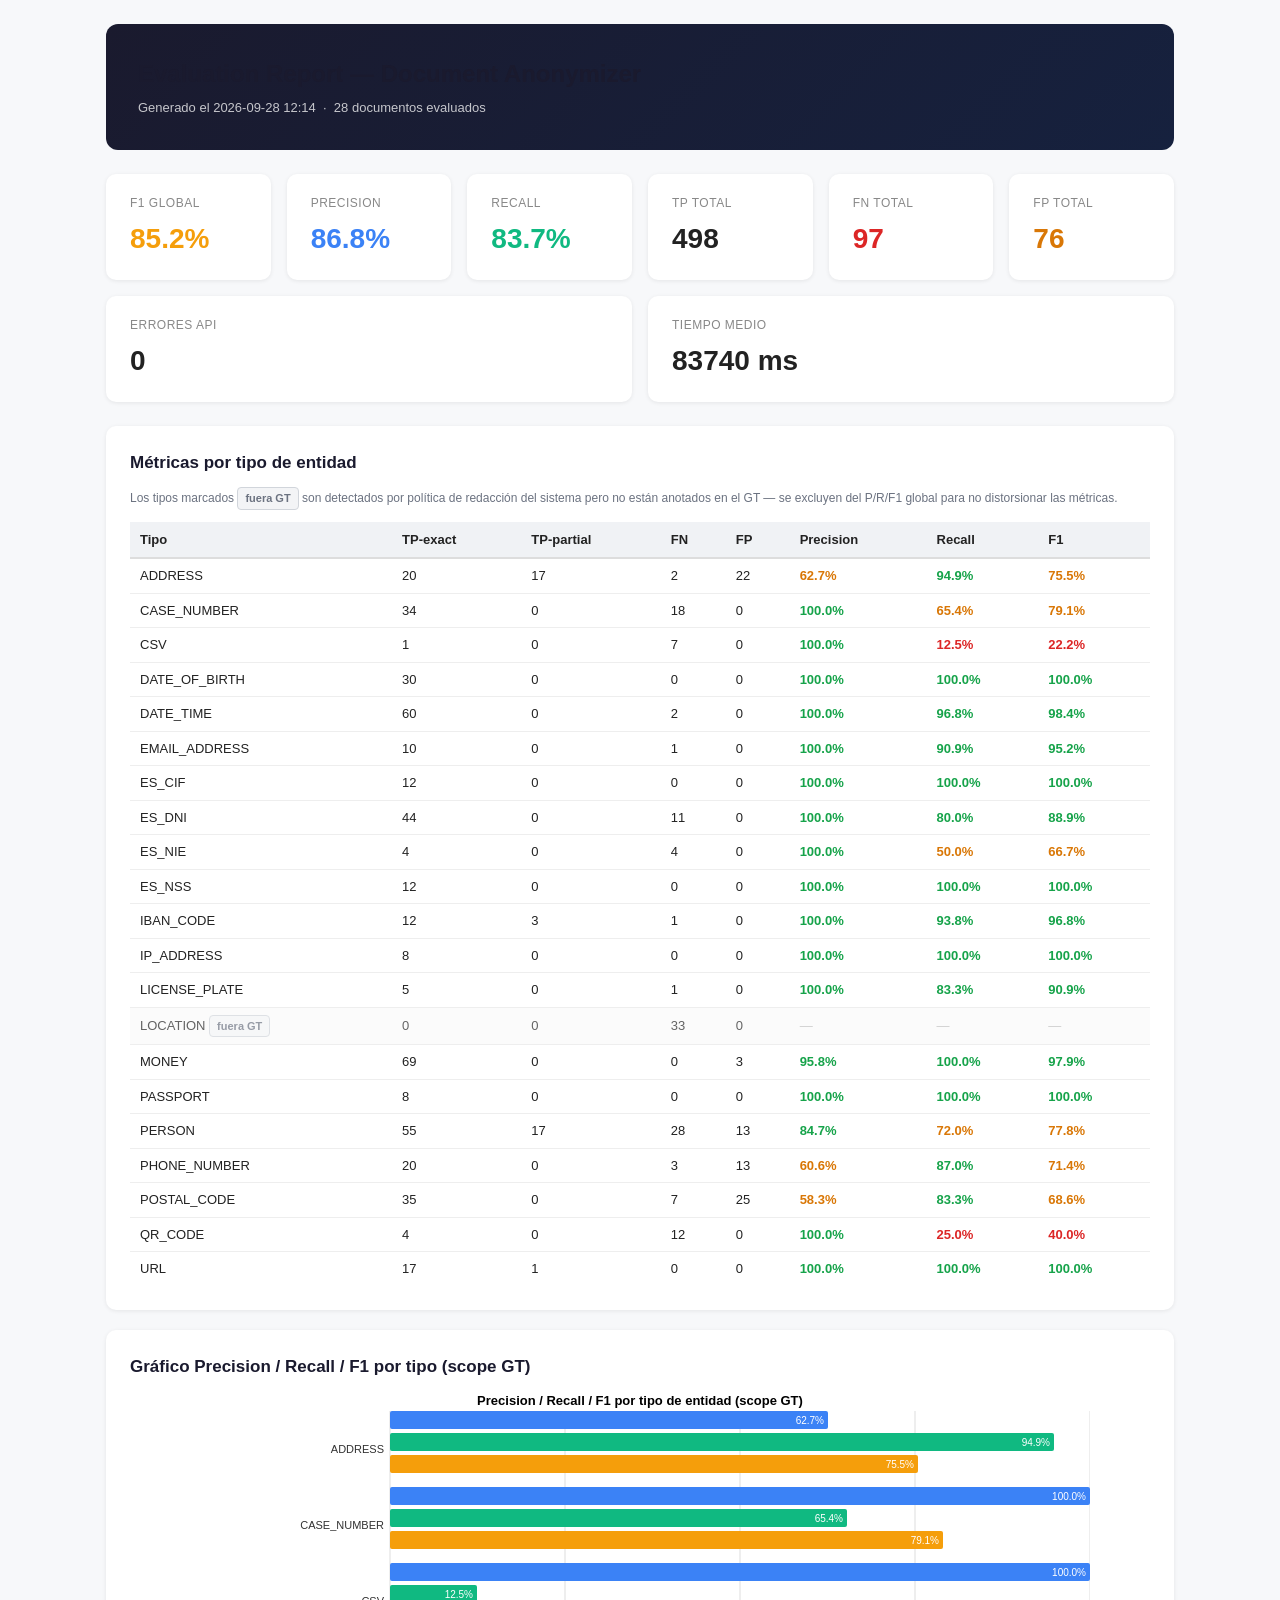
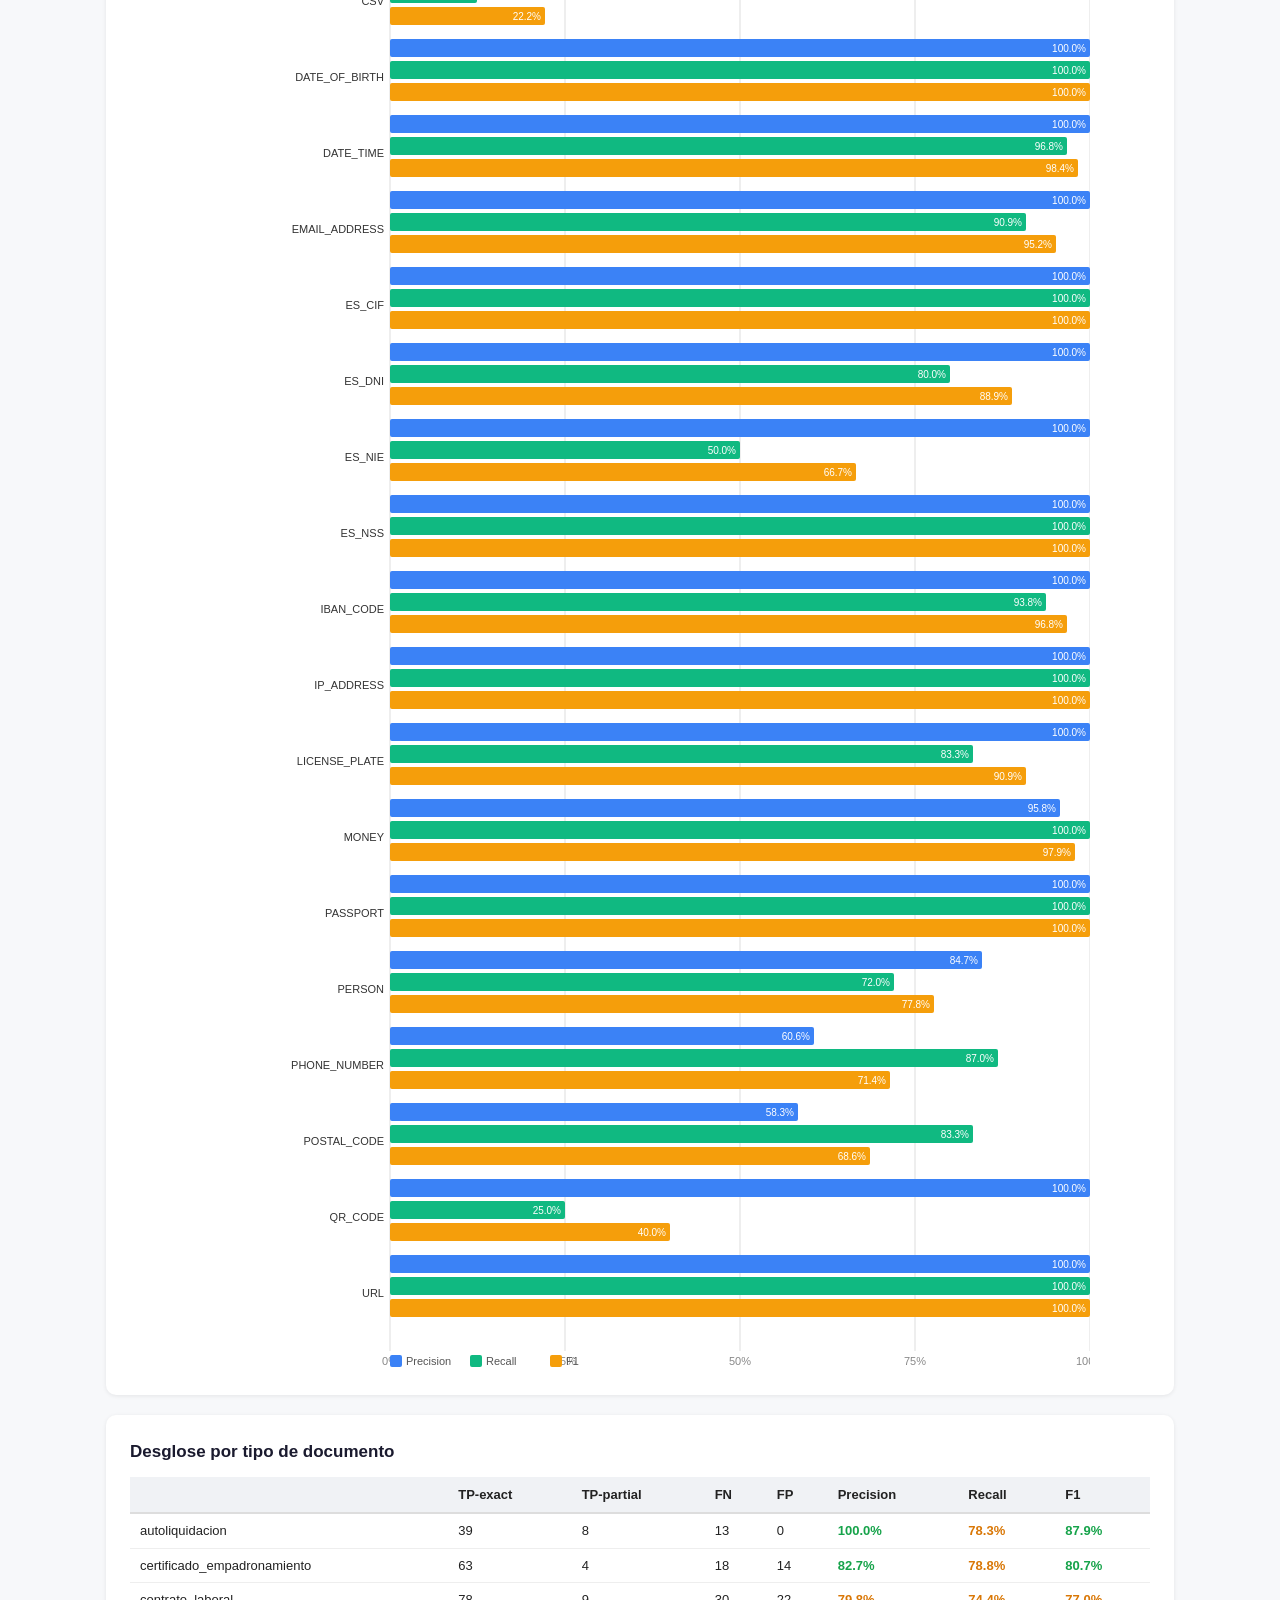
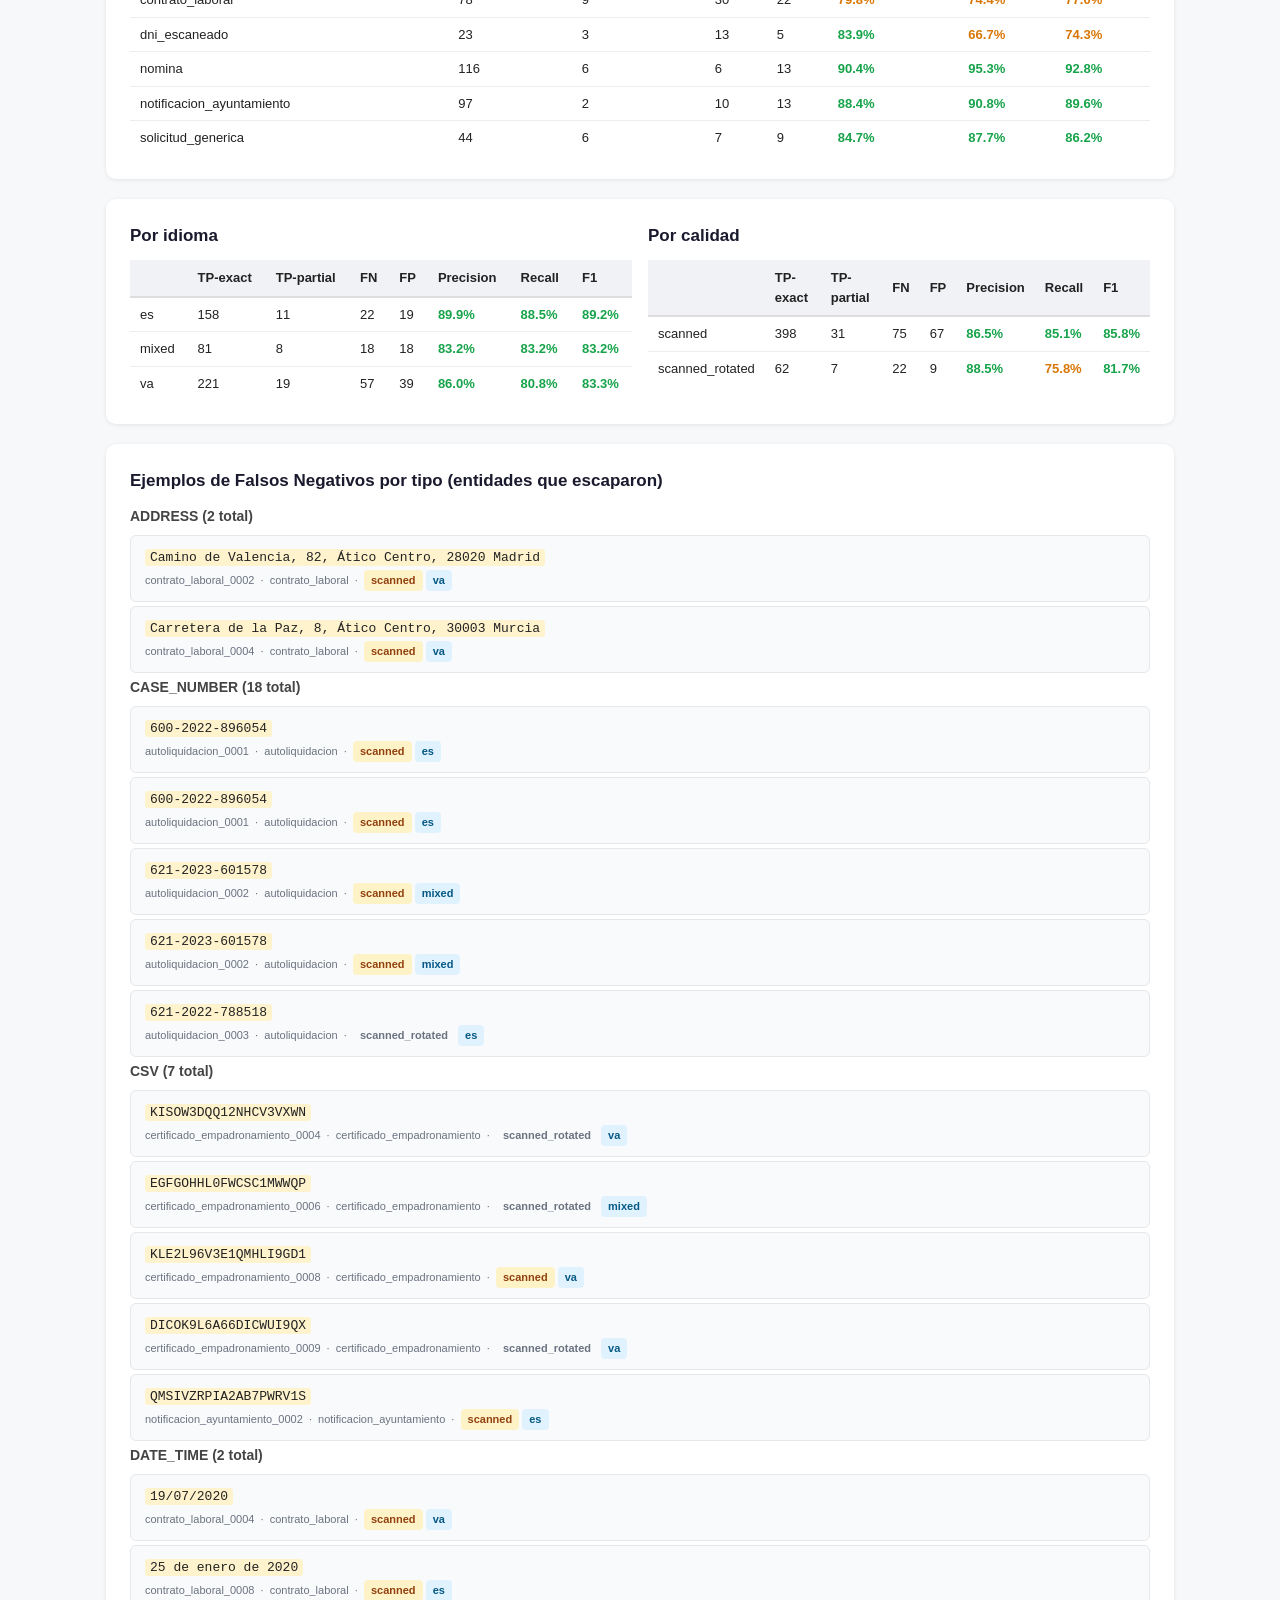
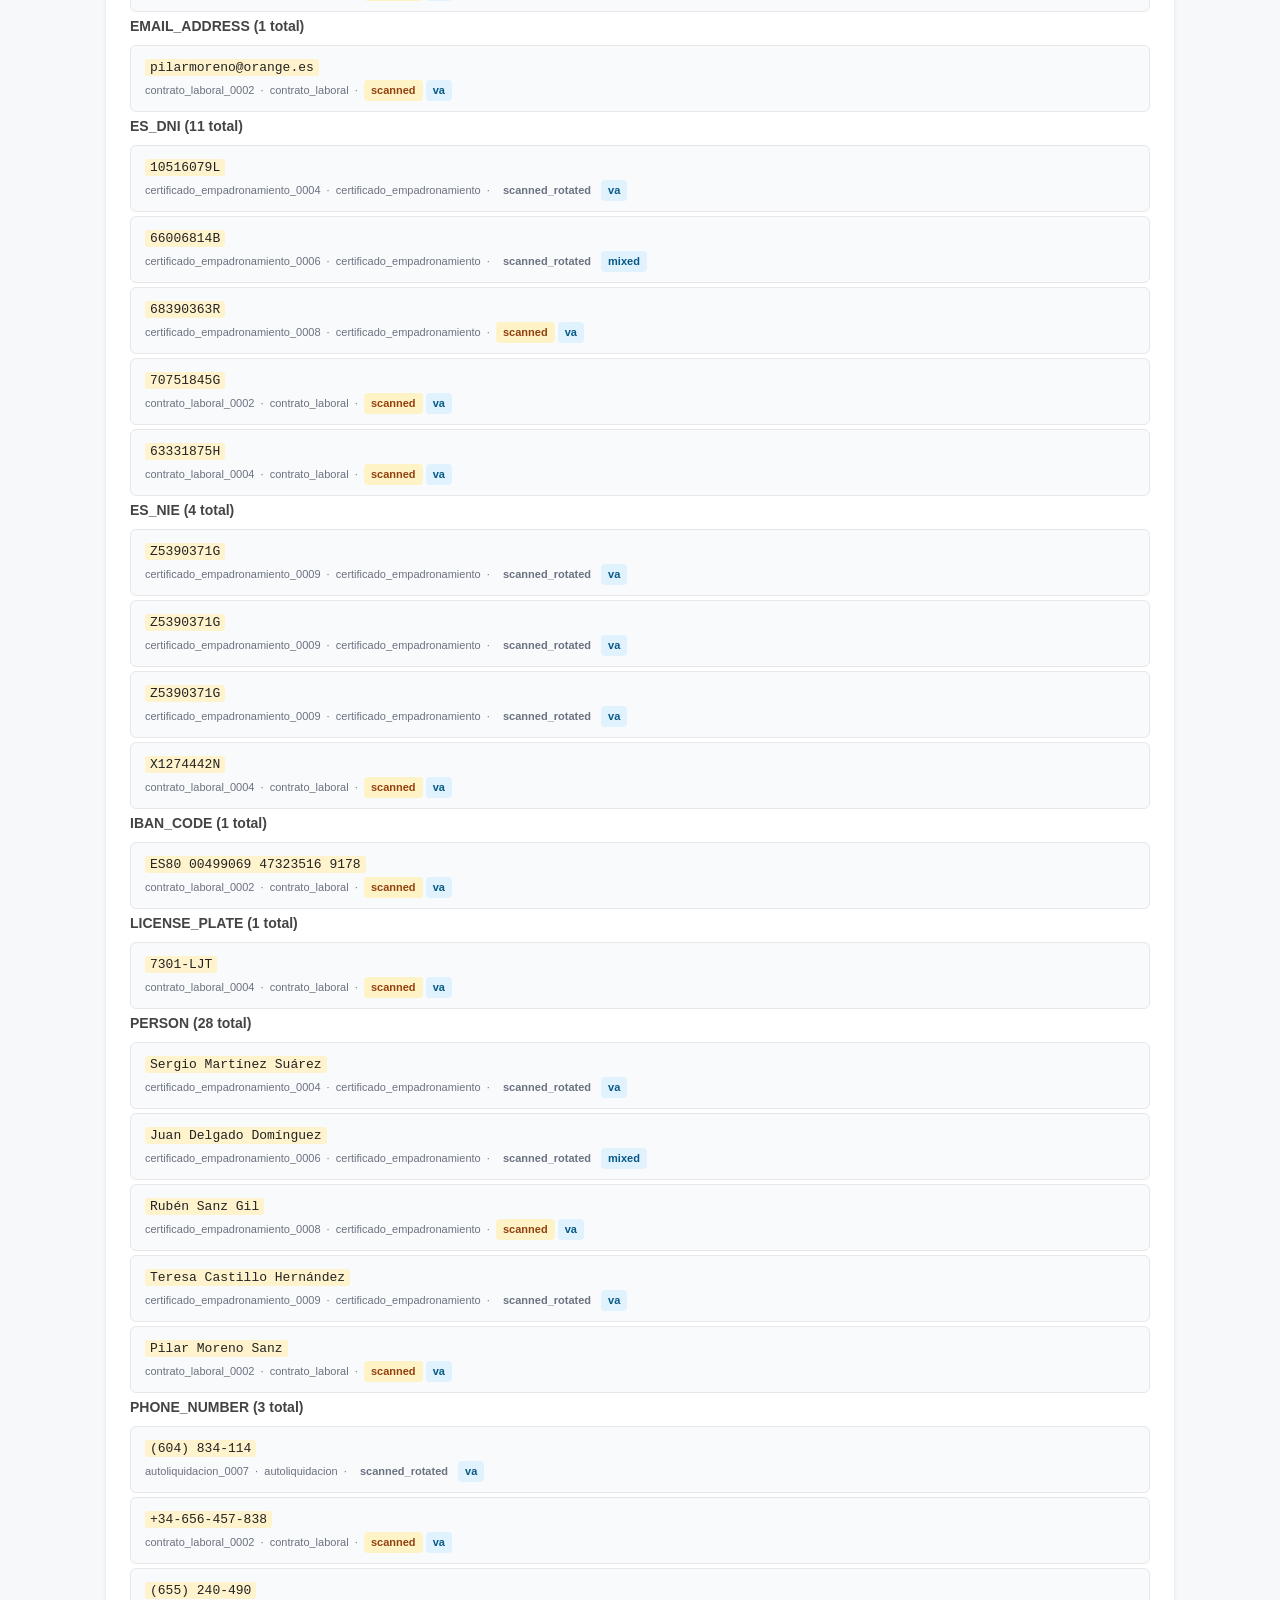
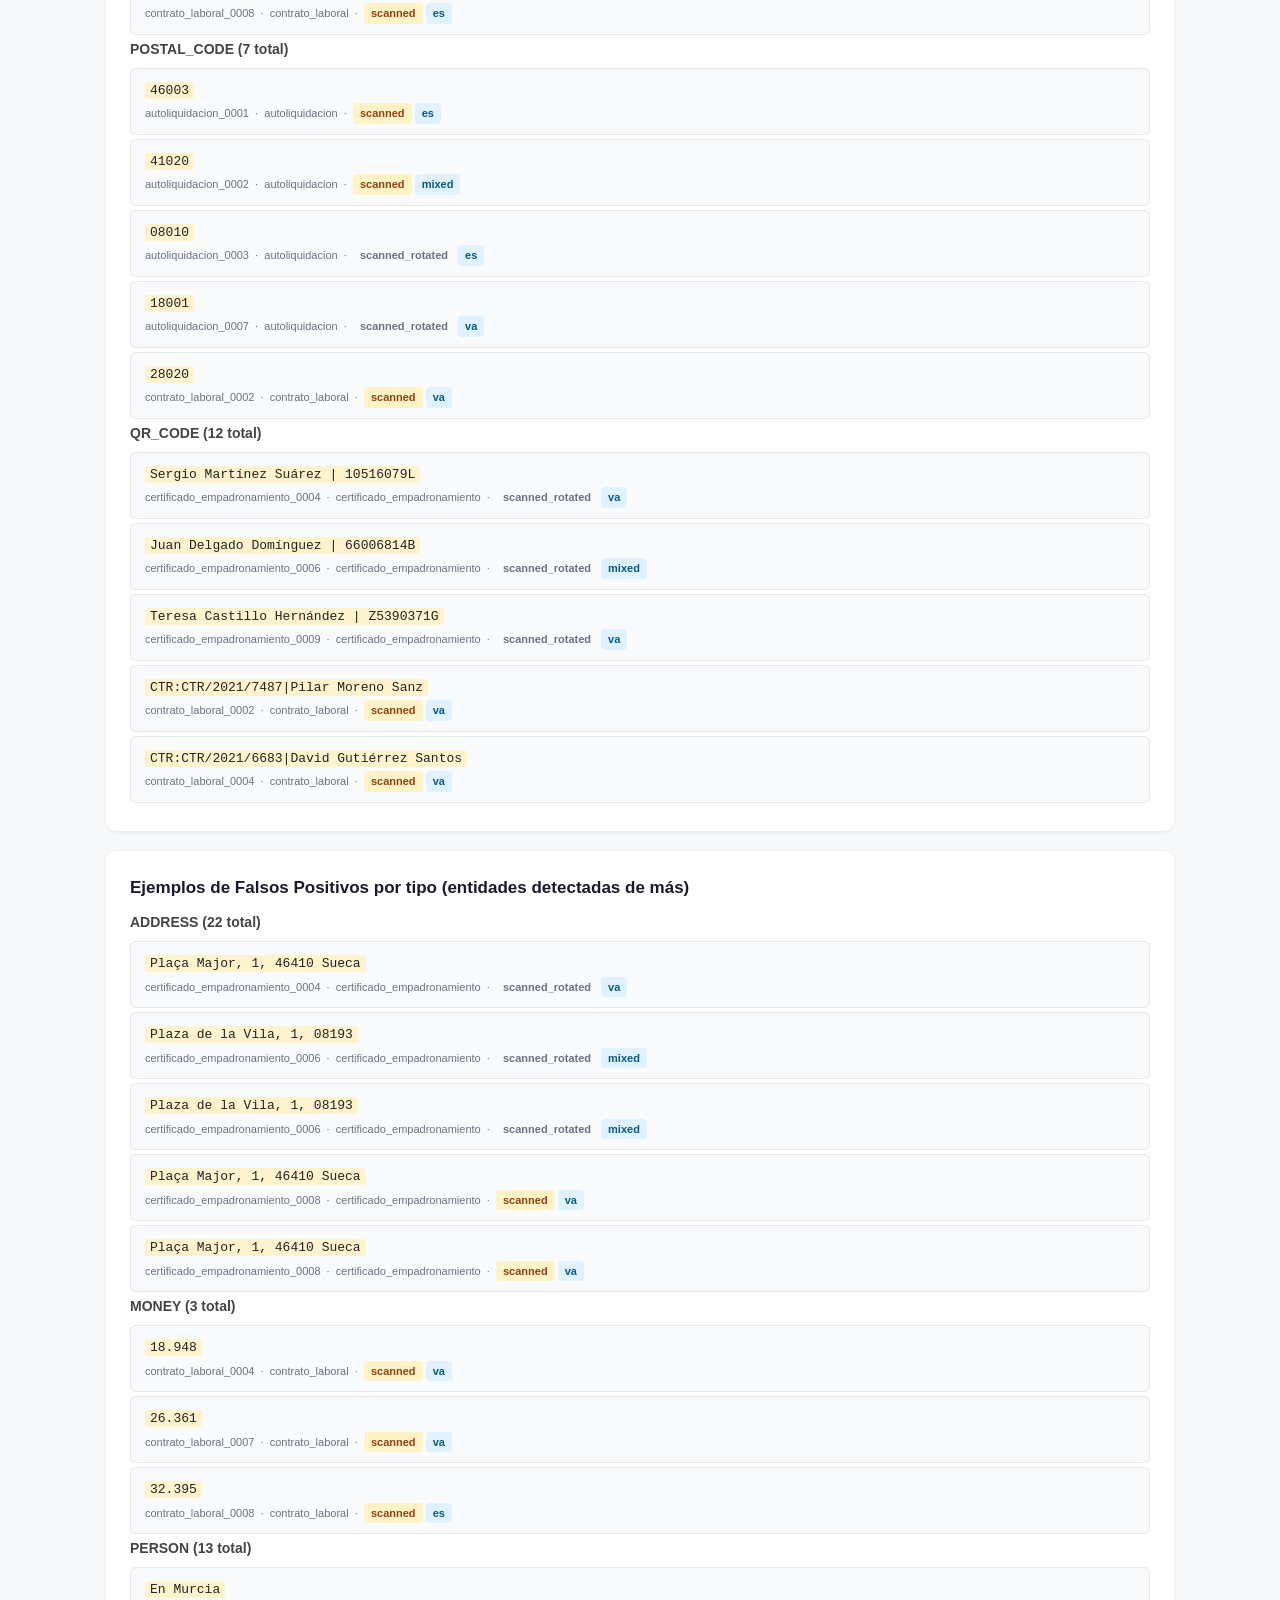
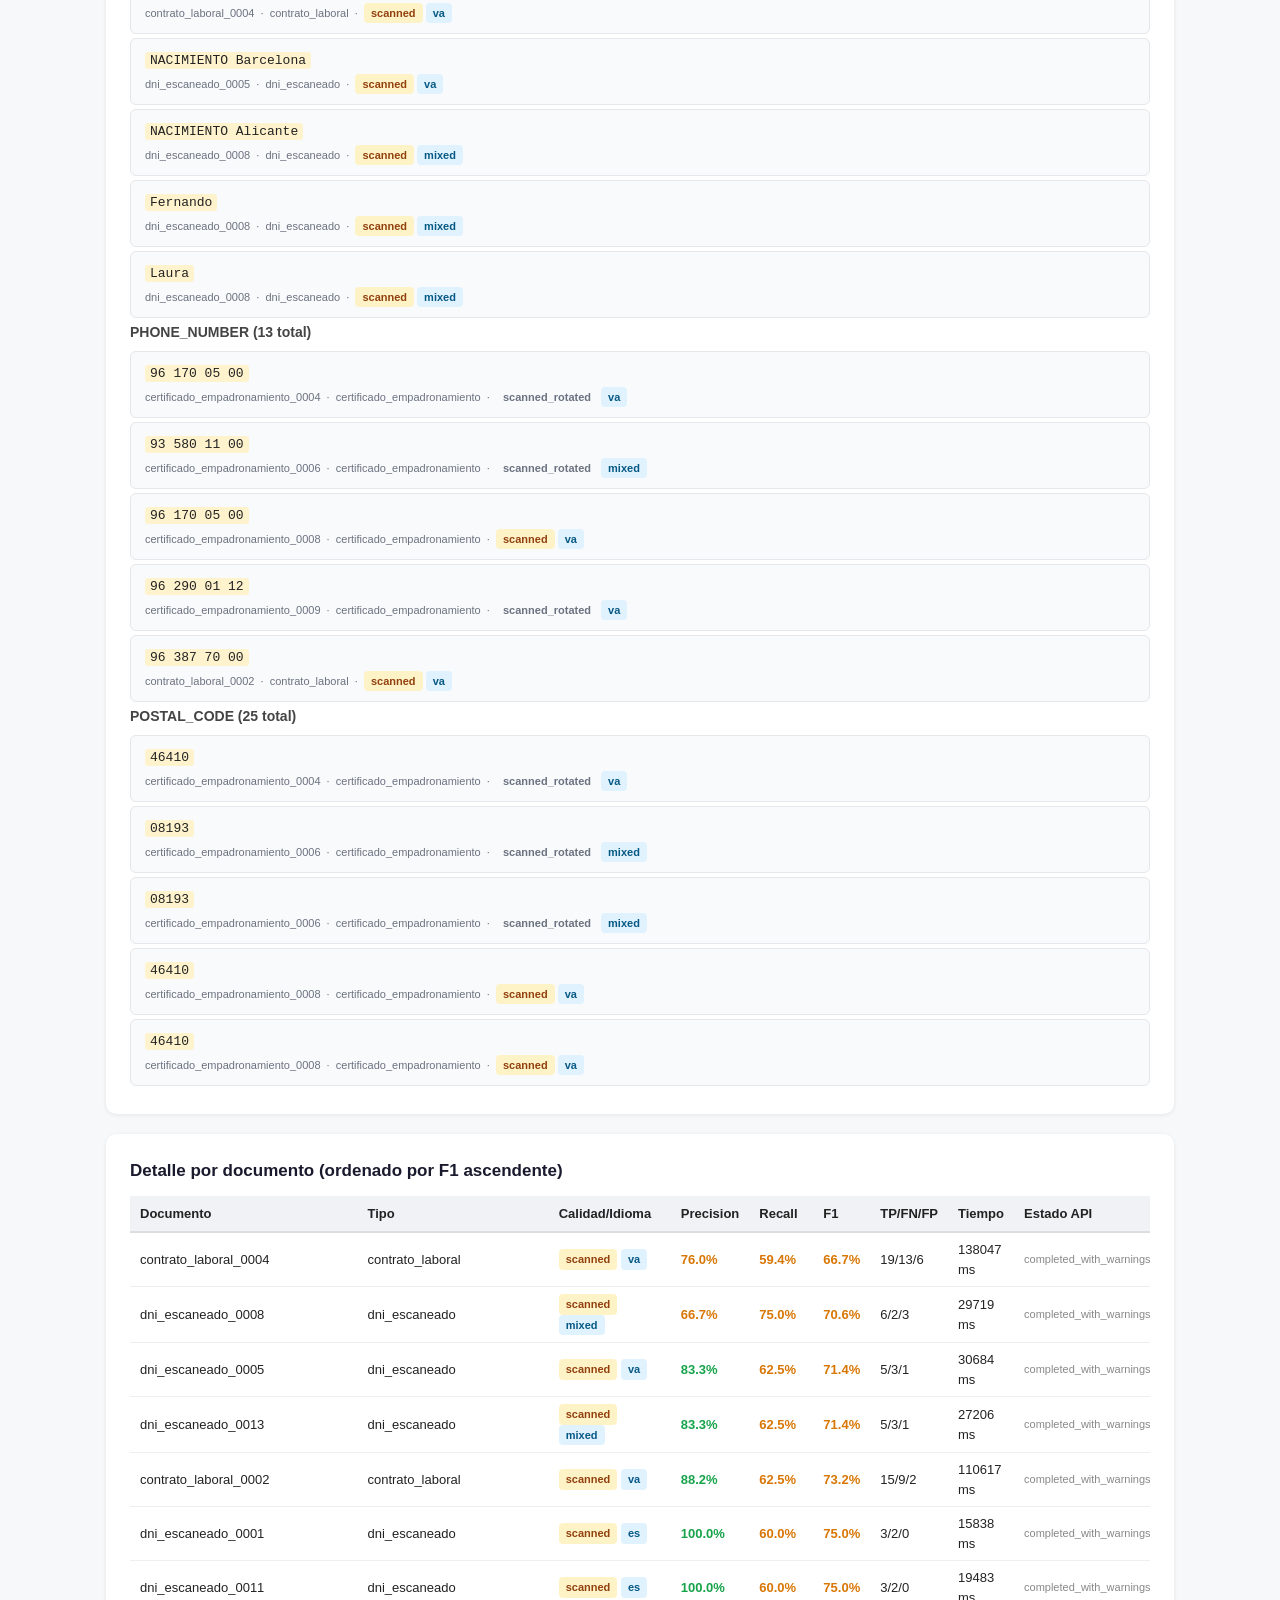
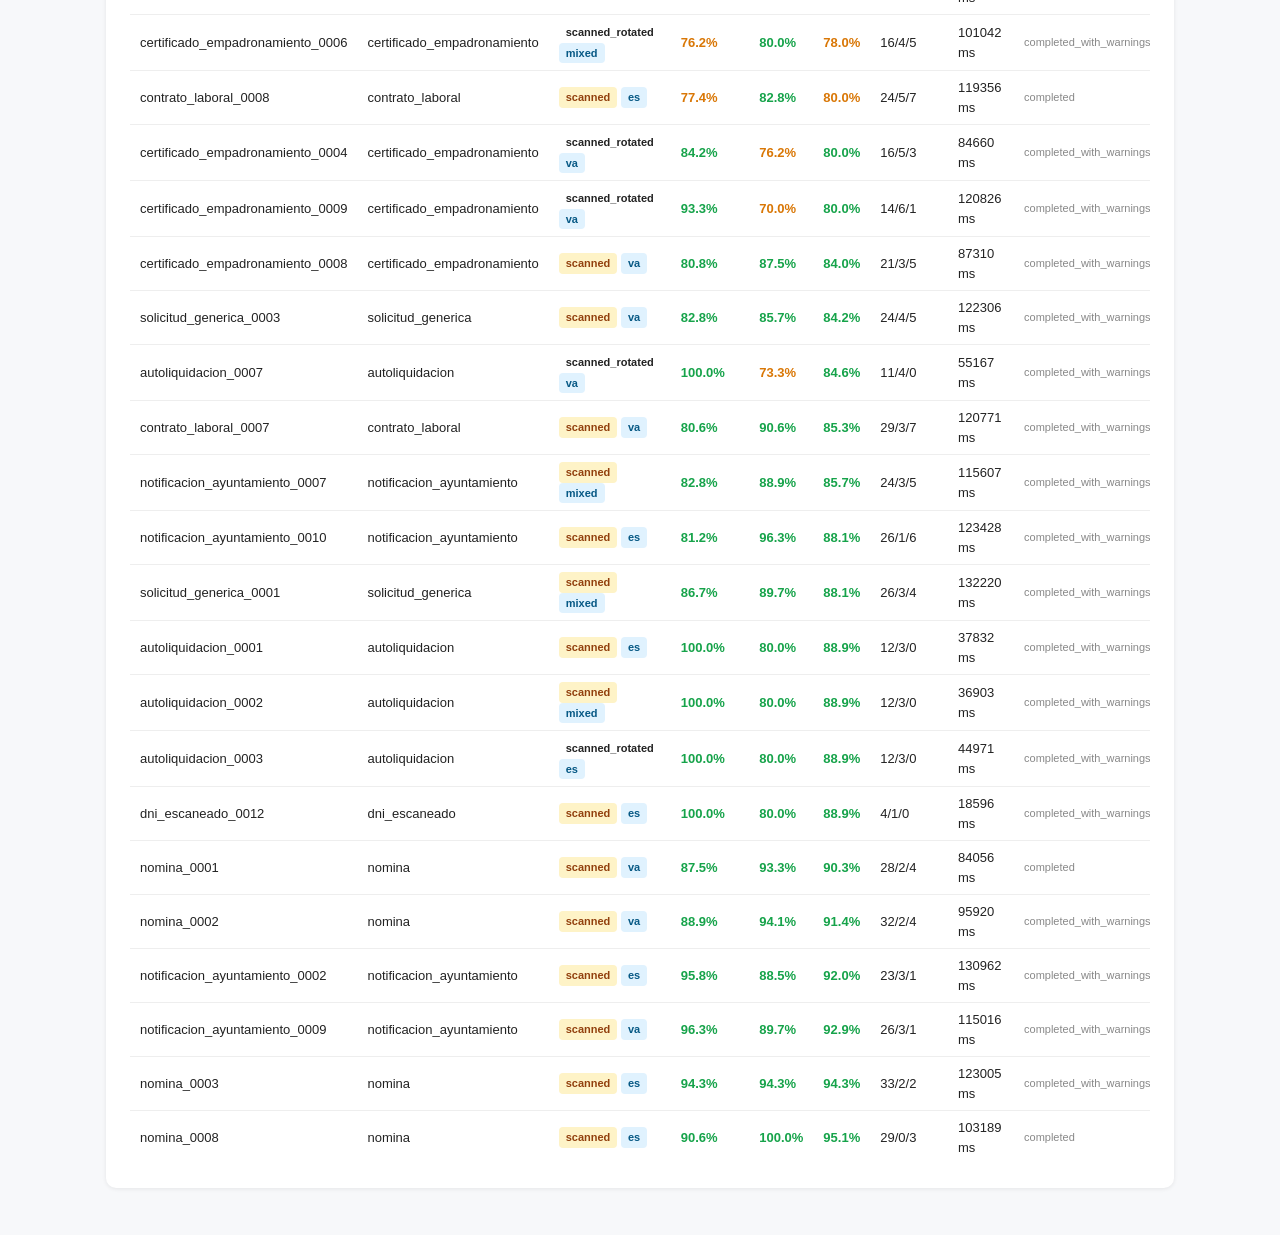
==== commit 342592f2: "guardar resultados de la linea base sobre el corpus regenerado" ====
--- a/evaluation/escaneado.html
+++ b/evaluation/escaneado.html
@@ -54,22 +54,22 @@
 <div class="page">
 <div class="header">
 <h1>Evaluation Report — Document Anonymizer</h1>
-<p>Generado el 2026-09-28 10:51 &nbsp;·&nbsp; 32 documentos evaluados</p>
+<p>Generado el 2026-09-28 12:14 &nbsp;·&nbsp; 28 documentos evaluados</p>
 </div>
 <div class="cards">
-<div class="card"><div class="label">F1 global</div><div class="value" style="color:#f59e0b">74.9%</div></div>
-<div class="card"><div class="label">Precision</div><div class="value" style="color:#3b82f6">78.7%</div></div>
-<div class="card"><div class="label">Recall</div><div class="value" style="color:#10b981">71.4%</div></div>
-<div class="card"><div class="label">TP total</div><div class="value">525</div></div>
-<div class="card"><div class="label">FN total</div><div class="value" style="color:#dc2626">210</div></div>
-<div class="card"><div class="label">FP total</div><div class="value" style="color:#d97706">142</div></div>
+<div class="card"><div class="label">F1 global</div><div class="value" style="color:#f59e0b">85.2%</div></div>
+<div class="card"><div class="label">Precision</div><div class="value" style="color:#3b82f6">86.8%</div></div>
+<div class="card"><div class="label">Recall</div><div class="value" style="color:#10b981">83.7%</div></div>
+<div class="card"><div class="label">TP total</div><div class="value">498</div></div>
+<div class="card"><div class="label">FN total</div><div class="value" style="color:#dc2626">97</div></div>
+<div class="card"><div class="label">FP total</div><div class="value" style="color:#d97706">76</div></div>
 <div class="card"><div class="label">Errores API</div><div class="value">0</div></div>
-<div class="card"><div class="label">Tiempo medio</div><div class="value">196714 ms</div></div>
+<div class="card"><div class="label">Tiempo medio</div><div class="value">83740 ms</div></div>
 </div>
 <div class="section">
 <h2>Métricas por tipo de entidad</h2>
 <p style='font-size:12px;color:#6b7280;margin-bottom:12px'>Los tipos marcados <span class='tag tag-oos'>fuera GT</span> son detectados por política de redacción del sistema pero no están anotados en el GT — se excluyen del P/R/F1 global para no distorsionar las métricas.</p>
-<table><thead><tr><th>Tipo</th><th>TP-exact</th><th>TP-partial</th><th>FN</th><th>FP</th><th>Precision</th><th>Recall</th><th>F1</th></tr></thead><tbody><tr><td>ADDRESS</td><td>16</td><td>13</td><td>20</td><td>38</td><td><span class="bad">43.3%</span></td><td><span class="warn">59.2%</span></td><td><span class="warn">50.0%</span></td></tr><tr><td>CASE_NUMBER</td><td>47</td><td>0</td><td>24</td><td>7</td><td><span class="good">87.0%</span></td><td><span class="warn">66.2%</span></td><td><span class="warn">75.2%</span></td></tr><tr><td>CSV</td><td>0</td><td>0</td><td>10</td><td>0</td><td><span class="bad">0.0%</span></td><td><span class="bad">0.0%</span></td><td><span class="bad">0.0%</span></td></tr><tr><td>DATE_OF_BIRTH</td><td>26</td><td>0</td><td>10</td><td>0</td><td><span class="good">100.0%</span></td><td><span class="warn">72.2%</span></td><td><span class="good">83.9%</span></td></tr><tr><td>DATE_TIME</td><td>61</td><td>2</td><td>18</td><td>9</td><td><span class="good">87.5%</span></td><td><span class="warn">77.8%</span></td><td><span class="good">82.4%</span></td></tr><tr><td>EMAIL_ADDRESS</td><td>11</td><td>1</td><td>6</td><td>0</td><td><span class="good">100.0%</span></td><td><span class="warn">66.7%</span></td><td><span class="good">80.0%</span></td></tr><tr><td>ES_CIF</td><td>13</td><td>0</td><td>1</td><td>0</td><td><span class="good">100.0%</span></td><td><span class="good">92.9%</span></td><td><span class="good">96.3%</span></td></tr><tr><td>ES_DNI</td><td>51</td><td>0</td><td>9</td><td>1</td><td><span class="good">98.1%</span></td><td><span class="good">85.0%</span></td><td><span class="good">91.1%</span></td></tr><tr><td>ES_NIE</td><td>10</td><td>0</td><td>5</td><td>0</td><td><span class="good">100.0%</span></td><td><span class="warn">66.7%</span></td><td><span class="good">80.0%</span></td></tr><tr><td>ES_NSS</td><td>11</td><td>0</td><td>3</td><td>0</td><td><span class="good">100.0%</span></td><td><span class="warn">78.6%</span></td><td><span class="good">88.0%</span></td></tr><tr><td>IBAN_CODE</td><td>12</td><td>1</td><td>5</td><td>0</td><td><span class="good">100.0%</span></td><td><span class="warn">72.2%</span></td><td><span class="good">83.9%</span></td></tr><tr><td>IP_ADDRESS</td><td>8</td><td>0</td><td>0</td><td>0</td><td><span class="good">100.0%</span></td><td><span class="good">100.0%</span></td><td><span class="good">100.0%</span></td></tr><tr><td>LICENSE_PLATE</td><td>6</td><td>0</td><td>1</td><td>0</td><td><span class="good">100.0%</span></td><td><span class="good">85.7%</span></td><td><span class="good">92.3%</span></td></tr><tr class="oos-row"><td>LOCATION <span class="tag tag-oos" title="No anotado en GT; excluido de métricas globales">fuera GT</span></td><td>0</td><td>0</td><td>33</td><td>0</td><td><span style='color:#bbb'>—</span></td><td><span style='color:#bbb'>—</span></td><td><span style='color:#bbb'>—</span></td></tr><tr><td>MONEY</td><td>64</td><td>0</td><td>17</td><td>6</td><td><span class="good">91.4%</span></td><td><span class="warn">79.0%</span></td><td><span class="good">84.8%</span></td></tr><tr><td>PASSPORT</td><td>6</td><td>0</td><td>1</td><td>0</td><td><span class="good">100.0%</span></td><td><span class="good">85.7%</span></td><td><span class="good">92.3%</span></td></tr><tr><td>PERSON</td><td>38</td><td>56</td><td>29</td><td>30</td><td><span class="warn">75.8%</span></td><td><span class="warn">76.4%</span></td><td><span class="warn">76.1%</span></td></tr><tr><td>PHONE_NUMBER</td><td>24</td><td>1</td><td>6</td><td>19</td><td><span class="warn">56.8%</span></td><td><span class="good">80.6%</span></td><td><span class="warn">66.7%</span></td></tr><tr><td>POSTAL_CODE</td><td>29</td><td>0</td><td>22</td><td>32</td><td><span class="bad">47.5%</span></td><td><span class="warn">56.9%</span></td><td><span class="warn">51.8%</span></td></tr><tr><td>QR_CODE</td><td>0</td><td>0</td><td>20</td><td>0</td><td><span class="bad">0.0%</span></td><td><span class="bad">0.0%</span></td><td><span class="bad">0.0%</span></td></tr><tr><td>URL</td><td>18</td><td>0</td><td>3</td><td>0</td><td><span class="good">100.0%</span></td><td><span class="good">85.7%</span></td><td><span class="good">92.3%</span></td></tr></tbody></table>
+<table><thead><tr><th>Tipo</th><th>TP-exact</th><th>TP-partial</th><th>FN</th><th>FP</th><th>Precision</th><th>Recall</th><th>F1</th></tr></thead><tbody><tr><td>ADDRESS</td><td>20</td><td>17</td><td>2</td><td>22</td><td><span class="warn">62.7%</span></td><td><span class="good">94.9%</span></td><td><span class="warn">75.5%</span></td></tr><tr><td>CASE_NUMBER</td><td>34</td><td>0</td><td>18</td><td>0</td><td><span class="good">100.0%</span></td><td><span class="warn">65.4%</span></td><td><span class="warn">79.1%</span></td></tr><tr><td>CSV</td><td>1</td><td>0</td><td>7</td><td>0</td><td><span class="good">100.0%</span></td><td><span class="bad">12.5%</span></td><td><span class="bad">22.2%</span></td></tr><tr><td>DATE_OF_BIRTH</td><td>30</td><td>0</td><td>0</td><td>0</td><td><span class="good">100.0%</span></td><td><span class="good">100.0%</span></td><td><span class="good">100.0%</span></td></tr><tr><td>DATE_TIME</td><td>60</td><td>0</td><td>2</td><td>0</td><td><span class="good">100.0%</span></td><td><span class="good">96.8%</span></td><td><span class="good">98.4%</span></td></tr><tr><td>EMAIL_ADDRESS</td><td>10</td><td>0</td><td>1</td><td>0</td><td><span class="good">100.0%</span></td><td><span class="good">90.9%</span></td><td><span class="good">95.2%</span></td></tr><tr><td>ES_CIF</td><td>12</td><td>0</td><td>0</td><td>0</td><td><span class="good">100.0%</span></td><td><span class="good">100.0%</span></td><td><span class="good">100.0%</span></td></tr><tr><td>ES_DNI</td><td>44</td><td>0</td><td>11</td><td>0</td><td><span class="good">100.0%</span></td><td><span class="good">80.0%</span></td><td><span class="good">88.9%</span></td></tr><tr><td>ES_NIE</td><td>4</td><td>0</td><td>4</td><td>0</td><td><span class="good">100.0%</span></td><td><span class="warn">50.0%</span></td><td><span class="warn">66.7%</span></td></tr><tr><td>ES_NSS</td><td>12</td><td>0</td><td>0</td><td>0</td><td><span class="good">100.0%</span></td><td><span class="good">100.0%</span></td><td><span class="good">100.0%</span></td></tr><tr><td>IBAN_CODE</td><td>12</td><td>3</td><td>1</td><td>0</td><td><span class="good">100.0%</span></td><td><span class="good">93.8%</span></td><td><span class="good">96.8%</span></td></tr><tr><td>IP_ADDRESS</td><td>8</td><td>0</td><td>0</td><td>0</td><td><span class="good">100.0%</span></td><td><span class="good">100.0%</span></td><td><span class="good">100.0%</span></td></tr><tr><td>LICENSE_PLATE</td><td>5</td><td>0</td><td>1</td><td>0</td><td><span class="good">100.0%</span></td><td><span class="good">83.3%</span></td><td><span class="good">90.9%</span></td></tr><tr class="oos-row"><td>LOCATION <span class="tag tag-oos" title="No anotado en GT; excluido de métricas globales">fuera GT</span></td><td>0</td><td>0</td><td>33</td><td>0</td><td><span style='color:#bbb'>—</span></td><td><span style='color:#bbb'>—</span></td><td><span style='color:#bbb'>—</span></td></tr><tr><td>MONEY</td><td>69</td><td>0</td><td>0</td><td>3</td><td><span class="good">95.8%</span></td><td><span class="good">100.0%</span></td><td><span class="good">97.9%</span></td></tr><tr><td>PASSPORT</td><td>8</td><td>0</td><td>0</td><td>0</td><td><span class="good">100.0%</span></td><td><span class="good">100.0%</span></td><td><span class="good">100.0%</span></td></tr><tr><td>PERSON</td><td>55</td><td>17</td><td>28</td><td>13</td><td><span class="good">84.7%</span></td><td><span class="warn">72.0%</span></td><td><span class="warn">77.8%</span></td></tr><tr><td>PHONE_NUMBER</td><td>20</td><td>0</td><td>3</td><td>13</td><td><span class="warn">60.6%</span></td><td><span class="good">87.0%</span></td><td><span class="warn">71.4%</span></td></tr><tr><td>POSTAL_CODE</td><td>35</td><td>0</td><td>7</td><td>25</td><td><span class="warn">58.3%</span></td><td><span class="good">83.3%</span></td><td><span class="warn">68.6%</span></td></tr><tr><td>QR_CODE</td><td>4</td><td>0</td><td>12</td><td>0</td><td><span class="good">100.0%</span></td><td><span class="bad">25.0%</span></td><td><span class="bad">40.0%</span></td></tr><tr><td>URL</td><td>17</td><td>1</td><td>0</td><td>0</td><td><span class="good">100.0%</span></td><td><span class="good">100.0%</span></td><td><span class="good">100.0%</span></td></tr></tbody></table>
 </div>
 <div class="section">
 <h2>Gráfico Precision / Recall / F1 por tipo (scope GT)</h2>
@@ -86,82 +86,82 @@
 <line x1="900" y1="20" x2="900" y2="1560" stroke="#ddd" stroke-width="1"/>
 <text x="900" y="1574" text-anchor="middle" fill="#888">100%</text>
 <text x="194" y="62" text-anchor="end" fill="#333">ADDRESS</text>
-<rect x="200" y="20" width="302" height="18" fill="#3b82f6" rx="2"/>
-<text x="498" y="33" text-anchor="end" fill="white" font-size="10">43.3%</text>
-<rect x="200" y="42" width="414" height="18" fill="#10b981" rx="2"/>
-<text x="610" y="55" text-anchor="end" fill="white" font-size="10">59.2%</text>
-<rect x="200" y="64" width="350" height="18" fill="#f59e0b" rx="2"/>
-<text x="546" y="77" text-anchor="end" fill="white" font-size="10">50.0%</text>
+<rect x="200" y="20" width="438" height="18" fill="#3b82f6" rx="2"/>
+<text x="634" y="33" text-anchor="end" fill="white" font-size="10">62.7%</text>
+<rect x="200" y="42" width="664" height="18" fill="#10b981" rx="2"/>
+<text x="860" y="55" text-anchor="end" fill="white" font-size="10">94.9%</text>
+<rect x="200" y="64" width="528" height="18" fill="#f59e0b" rx="2"/>
+<text x="724" y="77" text-anchor="end" fill="white" font-size="10">75.5%</text>
 <text x="194" y="138" text-anchor="end" fill="#333">CASE_NUMBER</text>
-<rect x="200" y="96" width="609" height="18" fill="#3b82f6" rx="2"/>
-<text x="805" y="109" text-anchor="end" fill="white" font-size="10">87.0%</text>
-<rect x="200" y="118" width="463" height="18" fill="#10b981" rx="2"/>
-<text x="659" y="131" text-anchor="end" fill="white" font-size="10">66.2%</text>
-<rect x="200" y="140" width="526" height="18" fill="#f59e0b" rx="2"/>
-<text x="722" y="153" text-anchor="end" fill="white" font-size="10">75.2%</text>
+<rect x="200" y="96" width="700" height="18" fill="#3b82f6" rx="2"/>
+<text x="896" y="109" text-anchor="end" fill="white" font-size="10">100.0%</text>
+<rect x="200" y="118" width="457" height="18" fill="#10b981" rx="2"/>
+<text x="653" y="131" text-anchor="end" fill="white" font-size="10">65.4%</text>
+<rect x="200" y="140" width="553" height="18" fill="#f59e0b" rx="2"/>
+<text x="749" y="153" text-anchor="end" fill="white" font-size="10">79.1%</text>
 <text x="194" y="214" text-anchor="end" fill="#333">CSV</text>
-<rect x="200" y="172" width="0" height="18" fill="#3b82f6" rx="2"/>
-<text x="204" y="185" text-anchor="start" fill="#555" font-size="10">0.0%</text>
-<rect x="200" y="194" width="0" height="18" fill="#10b981" rx="2"/>
-<text x="204" y="207" text-anchor="start" fill="#555" font-size="10">0.0%</text>
-<rect x="200" y="216" width="0" height="18" fill="#f59e0b" rx="2"/>
-<text x="204" y="229" text-anchor="start" fill="#555" font-size="10">0.0%</text>
+<rect x="200" y="172" width="700" height="18" fill="#3b82f6" rx="2"/>
+<text x="896" y="185" text-anchor="end" fill="white" font-size="10">100.0%</text>
+<rect x="200" y="194" width="87" height="18" fill="#10b981" rx="2"/>
+<text x="283" y="207" text-anchor="end" fill="white" font-size="10">12.5%</text>
+<rect x="200" y="216" width="155" height="18" fill="#f59e0b" rx="2"/>
+<text x="351" y="229" text-anchor="end" fill="white" font-size="10">22.2%</text>
 <text x="194" y="290" text-anchor="end" fill="#333">DATE_OF_BIRTH</text>
 <rect x="200" y="248" width="700" height="18" fill="#3b82f6" rx="2"/>
 <text x="896" y="261" text-anchor="end" fill="white" font-size="10">100.0%</text>
-<rect x="200" y="270" width="505" height="18" fill="#10b981" rx="2"/>
-<text x="701" y="283" text-anchor="end" fill="white" font-size="10">72.2%</text>
-<rect x="200" y="292" width="587" height="18" fill="#f59e0b" rx="2"/>
-<text x="783" y="305" text-anchor="end" fill="white" font-size="10">83.9%</text>
+<rect x="200" y="270" width="700" height="18" fill="#10b981" rx="2"/>
+<text x="896" y="283" text-anchor="end" fill="white" font-size="10">100.0%</text>
+<rect x="200" y="292" width="700" height="18" fill="#f59e0b" rx="2"/>
+<text x="896" y="305" text-anchor="end" fill="white" font-size="10">100.0%</text>
 <text x="194" y="366" text-anchor="end" fill="#333">DATE_TIME</text>
-<rect x="200" y="324" width="612" height="18" fill="#3b82f6" rx="2"/>
-<text x="808" y="337" text-anchor="end" fill="white" font-size="10">87.5%</text>
-<rect x="200" y="346" width="544" height="18" fill="#10b981" rx="2"/>
-<text x="740" y="359" text-anchor="end" fill="white" font-size="10">77.8%</text>
-<rect x="200" y="368" width="576" height="18" fill="#f59e0b" rx="2"/>
-<text x="772" y="381" text-anchor="end" fill="white" font-size="10">82.4%</text>
+<rect x="200" y="324" width="700" height="18" fill="#3b82f6" rx="2"/>
+<text x="896" y="337" text-anchor="end" fill="white" font-size="10">100.0%</text>
+<rect x="200" y="346" width="677" height="18" fill="#10b981" rx="2"/>
+<text x="873" y="359" text-anchor="end" fill="white" font-size="10">96.8%</text>
+<rect x="200" y="368" width="688" height="18" fill="#f59e0b" rx="2"/>
+<text x="884" y="381" text-anchor="end" fill="white" font-size="10">98.4%</text>
 <text x="194" y="442" text-anchor="end" fill="#333">EMAIL_ADDRESS</text>
 <rect x="200" y="400" width="700" height="18" fill="#3b82f6" rx="2"/>
 <text x="896" y="413" text-anchor="end" fill="white" font-size="10">100.0%</text>
-<rect x="200" y="422" width="466" height="18" fill="#10b981" rx="2"/>
-<text x="662" y="435" text-anchor="end" fill="white" font-size="10">66.7%</text>
-<rect x="200" y="444" width="560" height="18" fill="#f59e0b" rx="2"/>
-<text x="756" y="457" text-anchor="end" fill="white" font-size="10">80.0%</text>
+<rect x="200" y="422" width="636" height="18" fill="#10b981" rx="2"/>
+<text x="832" y="435" text-anchor="end" fill="white" font-size="10">90.9%</text>
+<rect x="200" y="444" width="666" height="18" fill="#f59e0b" rx="2"/>
+<text x="862" y="457" text-anchor="end" fill="white" font-size="10">95.2%</text>
 <text x="194" y="518" text-anchor="end" fill="#333">ES_CIF</text>
 <rect x="200" y="476" width="700" height="18" fill="#3b82f6" rx="2"/>
 <text x="896" y="489" text-anchor="end" fill="white" font-size="10">100.0%</text>
-<rect x="200" y="498" width="650" height="18" fill="#10b981" rx="2"/>
-<text x="846" y="511" text-anchor="end" fill="white" font-size="10">92.9%</text>
-<rect x="200" y="520" width="674" height="18" fill="#f59e0b" rx="2"/>
-<text x="870" y="533" text-anchor="end" fill="white" font-size="10">96.3%</text>
+<rect x="200" y="498" width="700" height="18" fill="#10b981" rx="2"/>
+<text x="896" y="511" text-anchor="end" fill="white" font-size="10">100.0%</text>
+<rect x="200" y="520" width="700" height="18" fill="#f59e0b" rx="2"/>
+<text x="896" y="533" text-anchor="end" fill="white" font-size="10">100.0%</text>
 <text x="194" y="594" text-anchor="end" fill="#333">ES_DNI</text>
-<rect x="200" y="552" width="686" height="18" fill="#3b82f6" rx="2"/>
-<text x="882" y="565" text-anchor="end" fill="white" font-size="10">98.1%</text>
-<rect x="200" y="574" width="595" height="18" fill="#10b981" rx="2"/>
-<text x="791" y="587" text-anchor="end" fill="white" font-size="10">85.0%</text>
-<rect x="200" y="596" width="637" height="18" fill="#f59e0b" rx="2"/>
-<text x="833" y="609" text-anchor="end" fill="white" font-size="10">91.1%</text>
+<rect x="200" y="552" width="700" height="18" fill="#3b82f6" rx="2"/>
+<text x="896" y="565" text-anchor="end" fill="white" font-size="10">100.0%</text>
+<rect x="200" y="574" width="560" height="18" fill="#10b981" rx="2"/>
+<text x="756" y="587" text-anchor="end" fill="white" font-size="10">80.0%</text>
+<rect x="200" y="596" width="622" height="18" fill="#f59e0b" rx="2"/>
+<text x="818" y="609" text-anchor="end" fill="white" font-size="10">88.9%</text>
 <text x="194" y="670" text-anchor="end" fill="#333">ES_NIE</text>
 <rect x="200" y="628" width="700" height="18" fill="#3b82f6" rx="2"/>
 <text x="896" y="641" text-anchor="end" fill="white" font-size="10">100.0%</text>
-<rect x="200" y="650" width="466" height="18" fill="#10b981" rx="2"/>
-<text x="662" y="663" text-anchor="end" fill="white" font-size="10">66.7%</text>
-<rect x="200" y="672" width="560" height="18" fill="#f59e0b" rx="2"/>
-<text x="756" y="685" text-anchor="end" fill="white" font-size="10">80.0%</text>
+<rect x="200" y="650" width="350" height="18" fill="#10b981" rx="2"/>
+<text x="546" y="663" text-anchor="end" fill="white" font-size="10">50.0%</text>
+<rect x="200" y="672" width="466" height="18" fill="#f59e0b" rx="2"/>
+<text x="662" y="685" text-anchor="end" fill="white" font-size="10">66.7%</text>
 <text x="194" y="746" text-anchor="end" fill="#333">ES_NSS</text>
 <rect x="200" y="704" width="700" height="18" fill="#3b82f6" rx="2"/>
 <text x="896" y="717" text-anchor="end" fill="white" font-size="10">100.0%</text>
-<rect x="200" y="726" width="550" height="18" fill="#10b981" rx="2"/>
-<text x="746" y="739" text-anchor="end" fill="white" font-size="10">78.6%</text>
-<rect x="200" y="748" width="616" height="18" fill="#f59e0b" rx="2"/>
-<text x="812" y="761" text-anchor="end" fill="white" font-size="10">88.0%</text>
+<rect x="200" y="726" width="700" height="18" fill="#10b981" rx="2"/>
+<text x="896" y="739" text-anchor="end" fill="white" font-size="10">100.0%</text>
+<rect x="200" y="748" width="700" height="18" fill="#f59e0b" rx="2"/>
+<text x="896" y="761" text-anchor="end" fill="white" font-size="10">100.0%</text>
 <text x="194" y="822" text-anchor="end" fill="#333">IBAN_CODE</text>
 <rect x="200" y="780" width="700" height="18" fill="#3b82f6" rx="2"/>
 <text x="896" y="793" text-anchor="end" fill="white" font-size="10">100.0%</text>
-<rect x="200" y="802" width="505" height="18" fill="#10b981" rx="2"/>
-<text x="701" y="815" text-anchor="end" fill="white" font-size="10">72.2%</text>
-<rect x="200" y="824" width="587" height="18" fill="#f59e0b" rx="2"/>
-<text x="783" y="837" text-anchor="end" fill="white" font-size="10">83.9%</text>
+<rect x="200" y="802" width="656" height="18" fill="#10b981" rx="2"/>
+<text x="852" y="815" text-anchor="end" fill="white" font-size="10">93.8%</text>
+<rect x="200" y="824" width="677" height="18" fill="#f59e0b" rx="2"/>
+<text x="873" y="837" text-anchor="end" fill="white" font-size="10">96.8%</text>
 <text x="194" y="898" text-anchor="end" fill="#333">IP_ADDRESS</text>
 <rect x="200" y="856" width="700" height="18" fill="#3b82f6" rx="2"/>
 <text x="896" y="869" text-anchor="end" fill="white" font-size="10">100.0%</text>
@@ -172,59 +172,59 @@
 <text x="194" y="974" text-anchor="end" fill="#333">LICENSE_PLATE</text>
 <rect x="200" y="932" width="700" height="18" fill="#3b82f6" rx="2"/>
 <text x="896" y="945" text-anchor="end" fill="white" font-size="10">100.0%</text>
-<rect x="200" y="954" width="600" height="18" fill="#10b981" rx="2"/>
-<text x="796" y="967" text-anchor="end" fill="white" font-size="10">85.7%</text>
-<rect x="200" y="976" width="646" height="18" fill="#f59e0b" rx="2"/>
-<text x="842" y="989" text-anchor="end" fill="white" font-size="10">92.3%</text>
+<rect x="200" y="954" width="583" height="18" fill="#10b981" rx="2"/>
+<text x="779" y="967" text-anchor="end" fill="white" font-size="10">83.3%</text>
+<rect x="200" y="976" width="636" height="18" fill="#f59e0b" rx="2"/>
+<text x="832" y="989" text-anchor="end" fill="white" font-size="10">90.9%</text>
 <text x="194" y="1050" text-anchor="end" fill="#333">MONEY</text>
-<rect x="200" y="1008" width="640" height="18" fill="#3b82f6" rx="2"/>
-<text x="836" y="1021" text-anchor="end" fill="white" font-size="10">91.4%</text>
-<rect x="200" y="1030" width="553" height="18" fill="#10b981" rx="2"/>
-<text x="749" y="1043" text-anchor="end" fill="white" font-size="10">79.0%</text>
-<rect x="200" y="1052" width="593" height="18" fill="#f59e0b" rx="2"/>
-<text x="789" y="1065" text-anchor="end" fill="white" font-size="10">84.8%</text>
+<rect x="200" y="1008" width="670" height="18" fill="#3b82f6" rx="2"/>
+<text x="866" y="1021" text-anchor="end" fill="white" font-size="10">95.8%</text>
+<rect x="200" y="1030" width="700" height="18" fill="#10b981" rx="2"/>
+<text x="896" y="1043" text-anchor="end" fill="white" font-size="10">100.0%</text>
+<rect x="200" y="1052" width="685" height="18" fill="#f59e0b" rx="2"/>
+<text x="881" y="1065" text-anchor="end" fill="white" font-size="10">97.9%</text>
 <text x="194" y="1126" text-anchor="end" fill="#333">PASSPORT</text>
 <rect x="200" y="1084" width="700" height="18" fill="#3b82f6" rx="2"/>
 <text x="896" y="1097" text-anchor="end" fill="white" font-size="10">100.0%</text>
-<rect x="200" y="1106" width="600" height="18" fill="#10b981" rx="2"/>
-<text x="796" y="1119" text-anchor="end" fill="white" font-size="10">85.7%</text>
-<rect x="200" y="1128" width="646" height="18" fill="#f59e0b" rx="2"/>
-<text x="842" y="1141" text-anchor="end" fill="white" font-size="10">92.3%</text>
+<rect x="200" y="1106" width="700" height="18" fill="#10b981" rx="2"/>
+<text x="896" y="1119" text-anchor="end" fill="white" font-size="10">100.0%</text>
+<rect x="200" y="1128" width="700" height="18" fill="#f59e0b" rx="2"/>
+<text x="896" y="1141" text-anchor="end" fill="white" font-size="10">100.0%</text>
 <text x="194" y="1202" text-anchor="end" fill="#333">PERSON</text>
-<rect x="200" y="1160" width="530" height="18" fill="#3b82f6" rx="2"/>
-<text x="726" y="1173" text-anchor="end" fill="white" font-size="10">75.8%</text>
-<rect x="200" y="1182" width="534" height="18" fill="#10b981" rx="2"/>
-<text x="730" y="1195" text-anchor="end" fill="white" font-size="10">76.4%</text>
-<rect x="200" y="1204" width="532" height="18" fill="#f59e0b" rx="2"/>
-<text x="728" y="1217" text-anchor="end" fill="white" font-size="10">76.1%</text>
+<rect x="200" y="1160" width="592" height="18" fill="#3b82f6" rx="2"/>
+<text x="788" y="1173" text-anchor="end" fill="white" font-size="10">84.7%</text>
+<rect x="200" y="1182" width="504" height="18" fill="#10b981" rx="2"/>
+<text x="700" y="1195" text-anchor="end" fill="white" font-size="10">72.0%</text>
+<rect x="200" y="1204" width="544" height="18" fill="#f59e0b" rx="2"/>
+<text x="740" y="1217" text-anchor="end" fill="white" font-size="10">77.8%</text>
 <text x="194" y="1278" text-anchor="end" fill="#333">PHONE_NUMBER</text>
-<rect x="200" y="1236" width="397" height="18" fill="#3b82f6" rx="2"/>
-<text x="593" y="1249" text-anchor="end" fill="white" font-size="10">56.8%</text>
-<rect x="200" y="1258" width="564" height="18" fill="#10b981" rx="2"/>
-<text x="760" y="1271" text-anchor="end" fill="white" font-size="10">80.6%</text>
-<rect x="200" y="1280" width="466" height="18" fill="#f59e0b" rx="2"/>
-<text x="662" y="1293" text-anchor="end" fill="white" font-size="10">66.7%</text>
+<rect x="200" y="1236" width="424" height="18" fill="#3b82f6" rx="2"/>
+<text x="620" y="1249" text-anchor="end" fill="white" font-size="10">60.6%</text>
+<rect x="200" y="1258" width="608" height="18" fill="#10b981" rx="2"/>
+<text x="804" y="1271" text-anchor="end" fill="white" font-size="10">87.0%</text>
+<rect x="200" y="1280" width="500" height="18" fill="#f59e0b" rx="2"/>
+<text x="696" y="1293" text-anchor="end" fill="white" font-size="10">71.4%</text>
 <text x="194" y="1354" text-anchor="end" fill="#333">POSTAL_CODE</text>
-<rect x="200" y="1312" width="332" height="18" fill="#3b82f6" rx="2"/>
-<text x="528" y="1325" text-anchor="end" fill="white" font-size="10">47.5%</text>
-<rect x="200" y="1334" width="398" height="18" fill="#10b981" rx="2"/>
-<text x="594" y="1347" text-anchor="end" fill="white" font-size="10">56.9%</text>
-<rect x="200" y="1356" width="362" height="18" fill="#f59e0b" rx="2"/>
-<text x="558" y="1369" text-anchor="end" fill="white" font-size="10">51.8%</text>
+<rect x="200" y="1312" width="408" height="18" fill="#3b82f6" rx="2"/>
+<text x="604" y="1325" text-anchor="end" fill="white" font-size="10">58.3%</text>
+<rect x="200" y="1334" width="583" height="18" fill="#10b981" rx="2"/>
+<text x="779" y="1347" text-anchor="end" fill="white" font-size="10">83.3%</text>
+<rect x="200" y="1356" width="480" height="18" fill="#f59e0b" rx="2"/>
+<text x="676" y="1369" text-anchor="end" fill="white" font-size="10">68.6%</text>
 <text x="194" y="1430" text-anchor="end" fill="#333">QR_CODE</text>
-<rect x="200" y="1388" width="0" height="18" fill="#3b82f6" rx="2"/>
-<text x="204" y="1401" text-anchor="start" fill="#555" font-size="10">0.0%</text>
-<rect x="200" y="1410" width="0" height="18" fill="#10b981" rx="2"/>
-<text x="204" y="1423" text-anchor="start" fill="#555" font-size="10">0.0%</text>
-<rect x="200" y="1432" width="0" height="18" fill="#f59e0b" rx="2"/>
-<text x="204" y="1445" text-anchor="start" fill="#555" font-size="10">0.0%</text>
+<rect x="200" y="1388" width="700" height="18" fill="#3b82f6" rx="2"/>
+<text x="896" y="1401" text-anchor="end" fill="white" font-size="10">100.0%</text>
+<rect x="200" y="1410" width="175" height="18" fill="#10b981" rx="2"/>
+<text x="371" y="1423" text-anchor="end" fill="white" font-size="10">25.0%</text>
+<rect x="200" y="1432" width="280" height="18" fill="#f59e0b" rx="2"/>
+<text x="476" y="1445" text-anchor="end" fill="white" font-size="10">40.0%</text>
 <text x="194" y="1506" text-anchor="end" fill="#333">URL</text>
 <rect x="200" y="1464" width="700" height="18" fill="#3b82f6" rx="2"/>
 <text x="896" y="1477" text-anchor="end" fill="white" font-size="10">100.0%</text>
-<rect x="200" y="1486" width="600" height="18" fill="#10b981" rx="2"/>
-<text x="796" y="1499" text-anchor="end" fill="white" font-size="10">85.7%</text>
-<rect x="200" y="1508" width="646" height="18" fill="#f59e0b" rx="2"/>
-<text x="842" y="1521" text-anchor="end" fill="white" font-size="10">92.3%</text>
+<rect x="200" y="1486" width="700" height="18" fill="#10b981" rx="2"/>
+<text x="896" y="1499" text-anchor="end" fill="white" font-size="10">100.0%</text>
+<rect x="200" y="1508" width="700" height="18" fill="#f59e0b" rx="2"/>
+<text x="896" y="1521" text-anchor="end" fill="white" font-size="10">100.0%</text>
 <rect x="200" y="1564" width="12" height="12" fill="#3b82f6" rx="2"/>
 <text x="216" y="1574" fill="#555">Precision</text>
 <rect x="280" y="1564" width="12" height="12" fill="#10b981" rx="2"/>
@@ -235,165 +235,108 @@
 </div>
 <div class="section">
 <h2>Desglose por tipo de documento</h2>
-<table><thead><tr><th></th><th>TP-exact</th><th>TP-partial</th><th>FN</th><th>FP</th><th>Precision</th><th>Recall</th><th>F1</th></tr></thead><tbody><tr><td>autoliquidacion</td><td>39</td><td>11</td><td>40</td><td>8</td><td><span class="good">86.2%</span></td><td><span class="warn">55.6%</span></td><td><span class="warn">67.6%</span></td></tr><tr><td>certificado_empadronamiento</td><td>63</td><td>6</td><td>36</td><td>25</td><td><span class="warn">73.4%</span></td><td><span class="warn">65.7%</span></td><td><span class="warn">69.3%</span></td></tr><tr><td>contrato_laboral</td><td>92</td><td>25</td><td>57</td><td>50</td><td><span class="warn">70.1%</span></td><td><span class="warn">67.2%</span></td><td><span class="warn">68.6%</span></td></tr><tr><td>dni_escaneado</td><td>10</td><td>0</td><td>17</td><td>14</td><td><span class="bad">41.7%</span></td><td><span class="bad">37.0%</span></td><td><span class="bad">39.2%</span></td></tr><tr><td>nomina</td><td>87</td><td>10</td><td>28</td><td>9</td><td><span class="good">91.5%</span></td><td><span class="warn">77.6%</span></td><td><span class="good">84.0%</span></td></tr><tr><td>notificacion_ayuntamiento</td><td>122</td><td>17</td><td>21</td><td>27</td><td><span class="good">83.7%</span></td><td><span class="good">86.9%</span></td><td><span class="good">85.3%</span></td></tr><tr><td>solicitud_generica</td><td>38</td><td>5</td><td>11</td><td>9</td><td><span class="good">82.7%</span></td><td><span class="warn">79.6%</span></td><td><span class="good">81.1%</span></td></tr></tbody></table>
+<table><thead><tr><th></th><th>TP-exact</th><th>TP-partial</th><th>FN</th><th>FP</th><th>Precision</th><th>Recall</th><th>F1</th></tr></thead><tbody><tr><td>autoliquidacion</td><td>39</td><td>8</td><td>13</td><td>0</td><td><span class="good">100.0%</span></td><td><span class="warn">78.3%</span></td><td><span class="good">87.9%</span></td></tr><tr><td>certificado_empadronamiento</td><td>63</td><td>4</td><td>18</td><td>14</td><td><span class="good">82.7%</span></td><td><span class="warn">78.8%</span></td><td><span class="good">80.7%</span></td></tr><tr><td>contrato_laboral</td><td>78</td><td>9</td><td>30</td><td>22</td><td><span class="warn">79.8%</span></td><td><span class="warn">74.4%</span></td><td><span class="warn">77.0%</span></td></tr><tr><td>dni_escaneado</td><td>23</td><td>3</td><td>13</td><td>5</td><td><span class="good">83.9%</span></td><td><span class="warn">66.7%</span></td><td><span class="warn">74.3%</span></td></tr><tr><td>nomina</td><td>116</td><td>6</td><td>6</td><td>13</td><td><span class="good">90.4%</span></td><td><span class="good">95.3%</span></td><td><span class="good">92.8%</span></td></tr><tr><td>notificacion_ayuntamiento</td><td>97</td><td>2</td><td>10</td><td>13</td><td><span class="good">88.4%</span></td><td><span class="good">90.8%</span></td><td><span class="good">89.6%</span></td></tr><tr><td>solicitud_generica</td><td>44</td><td>6</td><td>7</td><td>9</td><td><span class="good">84.7%</span></td><td><span class="good">87.7%</span></td><td><span class="good">86.2%</span></td></tr></tbody></table>
 </div>
 <div class="section cols2">
 <div>
 <h2>Por idioma</h2>
-<table><thead><tr><th></th><th>TP-exact</th><th>TP-partial</th><th>FN</th><th>FP</th><th>Precision</th><th>Recall</th><th>F1</th></tr></thead><tbody><tr><td>es</td><td>245</td><td>38</td><td>101</td><td>86</td><td><span class="warn">76.7%</span></td><td><span class="warn">73.7%</span></td><td><span class="warn">75.2%</span></td></tr><tr><td>mixed</td><td>78</td><td>14</td><td>37</td><td>18</td><td><span class="good">83.6%</span></td><td><span class="warn">71.3%</span></td><td><span class="warn">77.0%</span></td></tr><tr><td>va</td><td>128</td><td>22</td><td>72</td><td>38</td><td><span class="warn">79.8%</span></td><td><span class="warn">67.6%</span></td><td><span class="warn">73.2%</span></td></tr></tbody></table>
+<table><thead><tr><th></th><th>TP-exact</th><th>TP-partial</th><th>FN</th><th>FP</th><th>Precision</th><th>Recall</th><th>F1</th></tr></thead><tbody><tr><td>es</td><td>158</td><td>11</td><td>22</td><td>19</td><td><span class="good">89.9%</span></td><td><span class="good">88.5%</span></td><td><span class="good">89.2%</span></td></tr><tr><td>mixed</td><td>81</td><td>8</td><td>18</td><td>18</td><td><span class="good">83.2%</span></td><td><span class="good">83.2%</span></td><td><span class="good">83.2%</span></td></tr><tr><td>va</td><td>221</td><td>19</td><td>57</td><td>39</td><td><span class="good">86.0%</span></td><td><span class="good">80.8%</span></td><td><span class="good">83.3%</span></td></tr></tbody></table>
 </div>
 <div>
 <h2>Por calidad</h2>
-<table><thead><tr><th></th><th>TP-exact</th><th>TP-partial</th><th>FN</th><th>FP</th><th>Precision</th><th>Recall</th><th>F1</th></tr></thead><tbody><tr><td>scanned</td><td>405</td><td>65</td><td>167</td><td>127</td><td><span class="warn">78.7%</span></td><td><span class="warn">73.8%</span></td><td><span class="warn">76.2%</span></td></tr><tr><td>scanned_rotated</td><td>46</td><td>9</td><td>43</td><td>15</td><td><span class="warn">78.6%</span></td><td><span class="warn">56.1%</span></td><td><span class="warn">65.5%</span></td></tr></tbody></table>
+<table><thead><tr><th></th><th>TP-exact</th><th>TP-partial</th><th>FN</th><th>FP</th><th>Precision</th><th>Recall</th><th>F1</th></tr></thead><tbody><tr><td>scanned</td><td>398</td><td>31</td><td>75</td><td>67</td><td><span class="good">86.5%</span></td><td><span class="good">85.1%</span></td><td><span class="good">85.8%</span></td></tr><tr><td>scanned_rotated</td><td>62</td><td>7</td><td>22</td><td>9</td><td><span class="good">88.5%</span></td><td><span class="warn">75.8%</span></td><td><span class="good">81.7%</span></td></tr></tbody></table>
 </div>
 </div>
 <div class="section">
 <h2>Ejemplos de Falsos Negativos por tipo (entidades que escaparon)</h2>
-<h3>ADDRESS (20 total)</h3>
-<div class="example-block"><span class="entity-text">Av. de Madrid, 102, Bajo C, 41002 Sevilla (Sevilla)</span><div class="meta">autoliquidacion_0004 &nbsp;·&nbsp; autoliquidacion &nbsp;·&nbsp; <span class="tag tag-q-scanned">scanned</span> <span class="tag tag-lang">es</span></div></div>
-<div class="example-block"><span class="entity-text">Avinguda de la Cruz, 7, Bajo Centro, 03010 Alicante</span><div class="meta">autoliquidacion_0006 &nbsp;·&nbsp; autoliquidacion &nbsp;·&nbsp; <span class="tag ">scanned_rotated</span> <span class="tag tag-lang">va</span></div></div>
-<div class="example-block"><span class="entity-text">Avenida de las Flores, 45, Bajo Izq., 15001 A Coruña</span><div class="meta">certificado_empadronamiento_0001 &nbsp;·&nbsp; certificado_empadronamiento &nbsp;·&nbsp; <span class="tag tag-q-scanned">scanned</span> <span class="tag tag-lang">es</span></div></div>
-<div class="example-block"><span class="entity-text">C/ de Goya, 53, 5º D, 46021 Valencia</span><div class="meta">certificado_empadronamiento_0004 &nbsp;·&nbsp; certificado_empadronamiento &nbsp;·&nbsp; <span class="tag tag-q-scanned">scanned</span> <span class="tag tag-lang">es</span></div></div>
-<div class="example-block"><span class="entity-text">Trav. de la Vila, 37, Entresuelo D, 08002 Barcelona (Barcelona)</span><div class="meta">certificado_empadronamiento_0006 &nbsp;·&nbsp; certificado_empadronamiento &nbsp;·&nbsp; <span class="tag ">scanned_rotated</span> <span class="tag tag-lang">va</span></div></div>
-<h3>CASE_NUMBER (24 total)</h3>
+<h3>ADDRESS (2 total)</h3>
+<div class="example-block"><span class="entity-text">Camino de Valencia, 82, Ático Centro, 28020 Madrid</span><div class="meta">contrato_laboral_0002 &nbsp;·&nbsp; contrato_laboral &nbsp;·&nbsp; <span class="tag tag-q-scanned">scanned</span> <span class="tag tag-lang">va</span></div></div>
+<div class="example-block"><span class="entity-text">Carretera de la Paz, 8, Ático Centro, 30003 Murcia</span><div class="meta">contrato_laboral_0004 &nbsp;·&nbsp; contrato_laboral &nbsp;·&nbsp; <span class="tag tag-q-scanned">scanned</span> <span class="tag tag-lang">va</span></div></div>
+<h3>CASE_NUMBER (18 total)</h3>
 <div class="example-block"><span class="entity-text">600-2022-896054</span><div class="meta">autoliquidacion_0001 &nbsp;·&nbsp; autoliquidacion &nbsp;·&nbsp; <span class="tag tag-q-scanned">scanned</span> <span class="tag tag-lang">es</span></div></div>
 <div class="example-block"><span class="entity-text">600-2022-896054</span><div class="meta">autoliquidacion_0001 &nbsp;·&nbsp; autoliquidacion &nbsp;·&nbsp; <span class="tag tag-q-scanned">scanned</span> <span class="tag tag-lang">es</span></div></div>
-<div class="example-block"><span class="entity-text">621-2023-601578</span><div class="meta">autoliquidacion_0002 &nbsp;·&nbsp; autoliquidacion &nbsp;·&nbsp; <span class="tag ">scanned_rotated</span> <span class="tag tag-lang">mixed</span></div></div>
-<div class="example-block"><span class="entity-text">621-2023-601578</span><div class="meta">autoliquidacion_0002 &nbsp;·&nbsp; autoliquidacion &nbsp;·&nbsp; <span class="tag ">scanned_rotated</span> <span class="tag tag-lang">mixed</span></div></div>
-<div class="example-block"><span class="entity-text">600-2023-166096</span><div class="meta">autoliquidacion_0003 &nbsp;·&nbsp; autoliquidacion &nbsp;·&nbsp; <span class="tag tag-q-scanned">scanned</span> <span class="tag tag-lang">es</span></div></div>
-<h3>CSV (10 total)</h3>
-<div class="example-block"><span class="entity-text">I47T7GAL4QYAJJIM0NCN</span><div class="meta">certificado_empadronamiento_0001 &nbsp;·&nbsp; certificado_empadronamiento &nbsp;·&nbsp; <span class="tag tag-q-scanned">scanned</span> <span class="tag tag-lang">es</span></div></div>
-<div class="example-block"><span class="entity-text">J43CONH8AEBLC4TVYTN8</span><div class="meta">certificado_empadronamiento_0004 &nbsp;·&nbsp; certificado_empadronamiento &nbsp;·&nbsp; <span class="tag tag-q-scanned">scanned</span> <span class="tag tag-lang">es</span></div></div>
-<div class="example-block"><span class="entity-text">G69V4CD0PPXIFP8OLQRP</span><div class="meta">certificado_empadronamiento_0006 &nbsp;·&nbsp; certificado_empadronamiento &nbsp;·&nbsp; <span class="tag ">scanned_rotated</span> <span class="tag tag-lang">va</span></div></div>
-<div class="example-block"><span class="entity-text">JK3CVC0KBXDEKHHAPYI2</span><div class="meta">certificado_empadronamiento_0008 &nbsp;·&nbsp; certificado_empadronamiento &nbsp;·&nbsp; <span class="tag ">scanned_rotated</span> <span class="tag tag-lang">es</span></div></div>
-<div class="example-block"><span class="entity-text">2VVIDS69ALME8TL4AZ83</span><div class="meta">notificacion_ayuntamiento_0001 &nbsp;·&nbsp; notificacion_ayuntamiento &nbsp;·&nbsp; <span class="tag tag-q-scanned">scanned</span> <span class="tag tag-lang">es</span></div></div>
-<h3>DATE_OF_BIRTH (10 total)</h3>
-<div class="example-block"><span class="entity-text">31/03/2002 21:21</span><div class="meta">certificado_empadronamiento_0001 &nbsp;·&nbsp; certificado_empadronamiento &nbsp;·&nbsp; <span class="tag tag-q-scanned">scanned</span> <span class="tag tag-lang">es</span></div></div>
-<div class="example-block"><span class="entity-text">23/07/1961 08:00</span><div class="meta">certificado_empadronamiento_0006 &nbsp;·&nbsp; certificado_empadronamiento &nbsp;·&nbsp; <span class="tag ">scanned_rotated</span> <span class="tag tag-lang">va</span></div></div>
-<div class="example-block"><span class="entity-text">11/02/1986</span><div class="meta">certificado_empadronamiento_0006 &nbsp;·&nbsp; certificado_empadronamiento &nbsp;·&nbsp; <span class="tag ">scanned_rotated</span> <span class="tag tag-lang">va</span></div></div>
-<div class="example-block"><span class="entity-text">20/12/1959</span><div class="meta">certificado_empadronamiento_0006 &nbsp;·&nbsp; certificado_empadronamiento &nbsp;·&nbsp; <span class="tag ">scanned_rotated</span> <span class="tag tag-lang">va</span></div></div>
-<div class="example-block"><span class="entity-text">06/10/1950</span><div class="meta">certificado_empadronamiento_0008 &nbsp;·&nbsp; certificado_empadronamiento &nbsp;·&nbsp; <span class="tag ">scanned_rotated</span> <span class="tag tag-lang">es</span></div></div>
-<h3>DATE_TIME (18 total)</h3>
-<div class="example-block"><span class="entity-text">16/07/2021</span><div class="meta">autoliquidacion_0004 &nbsp;·&nbsp; autoliquidacion &nbsp;·&nbsp; <span class="tag tag-q-scanned">scanned</span> <span class="tag tag-lang">es</span></div></div>
-<div class="example-block"><span class="entity-text">17/01/2022</span><div class="meta">autoliquidacion_0006 &nbsp;·&nbsp; autoliquidacion &nbsp;·&nbsp; <span class="tag ">scanned_rotated</span> <span class="tag tag-lang">va</span></div></div>
-<div class="example-block"><span class="entity-text">16/12/2024</span><div class="meta">certificado_empadronamiento_0001 &nbsp;·&nbsp; certificado_empadronamiento &nbsp;·&nbsp; <span class="tag tag-q-scanned">scanned</span> <span class="tag tag-lang">es</span></div></div>
-<div class="example-block"><span class="entity-text">16/12/2024</span><div class="meta">certificado_empadronamiento_0001 &nbsp;·&nbsp; certificado_empadronamiento &nbsp;·&nbsp; <span class="tag tag-q-scanned">scanned</span> <span class="tag tag-lang">es</span></div></div>
-<div class="example-block"><span class="entity-text">17 de noviembre de 2021</span><div class="meta">certificado_empadronamiento_0006 &nbsp;·&nbsp; certificado_empadronamiento &nbsp;·&nbsp; <span class="tag ">scanned_rotated</span> <span class="tag tag-lang">va</span></div></div>
-<h3>EMAIL_ADDRESS (6 total)</h3>
-<div class="example-block"><span class="entity-text">davidgutierrez84@gmail.com</span><div class="meta">contrato_laboral_0003 &nbsp;·&nbsp; contrato_laboral &nbsp;·&nbsp; <span class="tag tag-q-scanned">scanned</span> <span class="tag tag-lang">va</span></div></div>
-<div class="example-block"><span class="entity-text">claramarin93@orange.es</span><div class="meta">contrato_laboral_0006 &nbsp;·&nbsp; contrato_laboral &nbsp;·&nbsp; <span class="tag tag-q-scanned">scanned</span> <span class="tag tag-lang">es</span></div></div>
-<div class="example-block"><span class="entity-text">nuriacortes@outlook.es</span><div class="meta">contrato_laboral_0008 &nbsp;·&nbsp; contrato_laboral &nbsp;·&nbsp; <span class="tag tag-q-scanned">scanned</span> <span class="tag tag-lang">es</span></div></div>
-<div class="example-block"><span class="entity-text">fernandocruz42@gmail.com</span><div class="meta">contrato_laboral_0009 &nbsp;·&nbsp; contrato_laboral &nbsp;·&nbsp; <span class="tag tag-q-scanned">scanned</span> <span class="tag tag-lang">es</span></div></div>
-<div class="example-block"><span class="entity-text">pablo_martinez27@jazztel.es</span><div class="meta">notificacion_ayuntamiento_0009 &nbsp;·&nbsp; notificacion_ayuntamiento &nbsp;·&nbsp; <span class="tag tag-q-scanned">scanned</span> <span class="tag tag-lang">va</span></div></div>
-<h3>ES_CIF (1 total)</h3>
-<div class="example-block"><span class="entity-text">E187264211</span><div class="meta">nomina_0002 &nbsp;·&nbsp; nomina &nbsp;·&nbsp; <span class="tag tag-q-scanned">scanned</span> <span class="tag tag-lang">es</span></div></div>
-<h3>ES_DNI (9 total)</h3>
-<div class="example-block"><span class="entity-text">29509584D</span><div class="meta">autoliquidacion_0004 &nbsp;·&nbsp; autoliquidacion &nbsp;·&nbsp; <span class="tag tag-q-scanned">scanned</span> <span class="tag tag-lang">es</span></div></div>
-<div class="example-block"><span class="entity-text">19369672S</span><div class="meta">autoliquidacion_0006 &nbsp;·&nbsp; autoliquidacion &nbsp;·&nbsp; <span class="tag ">scanned_rotated</span> <span class="tag tag-lang">va</span></div></div>
-<div class="example-block"><span class="entity-text">70912002N</span><div class="meta">certificado_empadronamiento_0006 &nbsp;·&nbsp; certificado_empadronamiento &nbsp;·&nbsp; <span class="tag ">scanned_rotated</span> <span class="tag tag-lang">va</span></div></div>
-<div class="example-block"><span class="entity-text">63331875H</span><div class="meta">contrato_laboral_0003 &nbsp;·&nbsp; contrato_laboral &nbsp;·&nbsp; <span class="tag tag-q-scanned">scanned</span> <span class="tag tag-lang">va</span></div></div>
-<div class="example-block"><span class="entity-text">04423176T</span><div class="meta">contrato_laboral_0006 &nbsp;·&nbsp; contrato_laboral &nbsp;·&nbsp; <span class="tag tag-q-scanned">scanned</span> <span class="tag tag-lang">es</span></div></div>
-<h3>ES_NIE (5 total)</h3>
-<div class="example-block"><span class="entity-text">X1607938P</span><div class="meta">certificado_empadronamiento_0006 &nbsp;·&nbsp; certificado_empadronamiento &nbsp;·&nbsp; <span class="tag ">scanned_rotated</span> <span class="tag tag-lang">va</span></div></div>
-<div class="example-block"><span class="entity-text">Y4685168J</span><div class="meta">certificado_empadronamiento_0006 &nbsp;·&nbsp; certificado_empadronamiento &nbsp;·&nbsp; <span class="tag ">scanned_rotated</span> <span class="tag tag-lang">va</span></div></div>
-<div class="example-block"><span class="entity-text">X3960263P</span><div class="meta">contrato_laboral_0008 &nbsp;·&nbsp; contrato_laboral &nbsp;·&nbsp; <span class="tag tag-q-scanned">scanned</span> <span class="tag tag-lang">es</span></div></div>
-<div class="example-block"><span class="entity-text">X3625352T</span><div class="meta">nomina_0002 &nbsp;·&nbsp; nomina &nbsp;·&nbsp; <span class="tag tag-q-scanned">scanned</span> <span class="tag tag-lang">es</span></div></div>
-<div class="example-block"><span class="entity-text">Z7045694V</span><div class="meta">nomina_0005 &nbsp;·&nbsp; nomina &nbsp;·&nbsp; <span class="tag tag-q-scanned">scanned</span> <span class="tag tag-lang">mixed</span></div></div>
-<h3>ES_NSS (3 total)</h3>
-<div class="example-block"><span class="entity-text">08/2057365723</span><div class="meta">contrato_laboral_0003 &nbsp;·&nbsp; contrato_laboral &nbsp;·&nbsp; <span class="tag tag-q-scanned">scanned</span> <span class="tag tag-lang">va</span></div></div>
-<div class="example-block"><span class="entity-text">30/7039765204</span><div class="meta">nomina_0002 &nbsp;·&nbsp; nomina &nbsp;·&nbsp; <span class="tag tag-q-scanned">scanned</span> <span class="tag tag-lang">es</span></div></div>
-<div class="example-block"><span class="entity-text">46/7878455329</span><div class="meta">nomina_0005 &nbsp;·&nbsp; nomina &nbsp;·&nbsp; <span class="tag tag-q-scanned">scanned</span> <span class="tag tag-lang">mixed</span></div></div>
-<h3>IBAN_CODE (5 total)</h3>
-<div class="example-block"><span class="entity-text">ES79-0049-2700-2192-1620-8220</span><div class="meta">autoliquidacion_0002 &nbsp;·&nbsp; autoliquidacion &nbsp;·&nbsp; <span class="tag ">scanned_rotated</span> <span class="tag tag-lang">mixed</span></div></div>
-<div class="example-block"><span class="entity-text">ES2000496937643958221681</span><div class="meta">autoliquidacion_0004 &nbsp;·&nbsp; autoliquidacion &nbsp;·&nbsp; <span class="tag tag-q-scanned">scanned</span> <span class="tag tag-lang">es</span></div></div>
-<div class="example-block"><span class="entity-text">ES65 00759519 42962745 6445</span><div class="meta">autoliquidacion_0006 &nbsp;·&nbsp; autoliquidacion &nbsp;·&nbsp; <span class="tag ">scanned_rotated</span> <span class="tag tag-lang">va</span></div></div>
-<div class="example-block"><span class="entity-text">ES45 3058 9926 3583 7362 9866</span><div class="meta">contrato_laboral_0003 &nbsp;·&nbsp; contrato_laboral &nbsp;·&nbsp; <span class="tag tag-q-scanned">scanned</span> <span class="tag tag-lang">va</span></div></div>
-<div class="example-block"><span class="entity-text">ES8730586326017304808017</span><div class="meta">nomina_0005 &nbsp;·&nbsp; nomina &nbsp;·&nbsp; <span class="tag tag-q-scanned">scanned</span> <span class="tag tag-lang">mixed</span></div></div>
+<div class="example-block"><span class="entity-text">621-2023-601578</span><div class="meta">autoliquidacion_0002 &nbsp;·&nbsp; autoliquidacion &nbsp;·&nbsp; <span class="tag tag-q-scanned">scanned</span> <span class="tag tag-lang">mixed</span></div></div>
+<div class="example-block"><span class="entity-text">621-2023-601578</span><div class="meta">autoliquidacion_0002 &nbsp;·&nbsp; autoliquidacion &nbsp;·&nbsp; <span class="tag tag-q-scanned">scanned</span> <span class="tag tag-lang">mixed</span></div></div>
+<div class="example-block"><span class="entity-text">621-2022-788518</span><div class="meta">autoliquidacion_0003 &nbsp;·&nbsp; autoliquidacion &nbsp;·&nbsp; <span class="tag ">scanned_rotated</span> <span class="tag tag-lang">es</span></div></div>
+<h3>CSV (7 total)</h3>
+<div class="example-block"><span class="entity-text">KISOW3DQQ12NHCV3VXWN</span><div class="meta">certificado_empadronamiento_0004 &nbsp;·&nbsp; certificado_empadronamiento &nbsp;·&nbsp; <span class="tag ">scanned_rotated</span> <span class="tag tag-lang">va</span></div></div>
+<div class="example-block"><span class="entity-text">EGFGOHHL0FWCSC1MWWQP</span><div class="meta">certificado_empadronamiento_0006 &nbsp;·&nbsp; certificado_empadronamiento &nbsp;·&nbsp; <span class="tag ">scanned_rotated</span> <span class="tag tag-lang">mixed</span></div></div>
+<div class="example-block"><span class="entity-text">KLE2L96V3E1QMHLI9GD1</span><div class="meta">certificado_empadronamiento_0008 &nbsp;·&nbsp; certificado_empadronamiento &nbsp;·&nbsp; <span class="tag tag-q-scanned">scanned</span> <span class="tag tag-lang">va</span></div></div>
+<div class="example-block"><span class="entity-text">DICOK9L6A66DICWUI9QX</span><div class="meta">certificado_empadronamiento_0009 &nbsp;·&nbsp; certificado_empadronamiento &nbsp;·&nbsp; <span class="tag ">scanned_rotated</span> <span class="tag tag-lang">va</span></div></div>
+<div class="example-block"><span class="entity-text">QMSIVZRPIA2AB7PWRV1S</span><div class="meta">notificacion_ayuntamiento_0002 &nbsp;·&nbsp; notificacion_ayuntamiento &nbsp;·&nbsp; <span class="tag tag-q-scanned">scanned</span> <span class="tag tag-lang">es</span></div></div>
+<h3>DATE_TIME (2 total)</h3>
+<div class="example-block"><span class="entity-text">19/07/2020</span><div class="meta">contrato_laboral_0004 &nbsp;·&nbsp; contrato_laboral &nbsp;·&nbsp; <span class="tag tag-q-scanned">scanned</span> <span class="tag tag-lang">va</span></div></div>
+<div class="example-block"><span class="entity-text">25 de enero de 2020</span><div class="meta">contrato_laboral_0008 &nbsp;·&nbsp; contrato_laboral &nbsp;·&nbsp; <span class="tag tag-q-scanned">scanned</span> <span class="tag tag-lang">es</span></div></div>
+<h3>EMAIL_ADDRESS (1 total)</h3>
+<div class="example-block"><span class="entity-text">pilarmoreno@orange.es</span><div class="meta">contrato_laboral_0002 &nbsp;·&nbsp; contrato_laboral &nbsp;·&nbsp; <span class="tag tag-q-scanned">scanned</span> <span class="tag tag-lang">va</span></div></div>
+<h3>ES_DNI (11 total)</h3>
+<div class="example-block"><span class="entity-text">10516079L</span><div class="meta">certificado_empadronamiento_0004 &nbsp;·&nbsp; certificado_empadronamiento &nbsp;·&nbsp; <span class="tag ">scanned_rotated</span> <span class="tag tag-lang">va</span></div></div>
+<div class="example-block"><span class="entity-text">66006814B</span><div class="meta">certificado_empadronamiento_0006 &nbsp;·&nbsp; certificado_empadronamiento &nbsp;·&nbsp; <span class="tag ">scanned_rotated</span> <span class="tag tag-lang">mixed</span></div></div>
+<div class="example-block"><span class="entity-text">68390363R</span><div class="meta">certificado_empadronamiento_0008 &nbsp;·&nbsp; certificado_empadronamiento &nbsp;·&nbsp; <span class="tag tag-q-scanned">scanned</span> <span class="tag tag-lang">va</span></div></div>
+<div class="example-block"><span class="entity-text">70751845G</span><div class="meta">contrato_laboral_0002 &nbsp;·&nbsp; contrato_laboral &nbsp;·&nbsp; <span class="tag tag-q-scanned">scanned</span> <span class="tag tag-lang">va</span></div></div>
+<div class="example-block"><span class="entity-text">63331875H</span><div class="meta">contrato_laboral_0004 &nbsp;·&nbsp; contrato_laboral &nbsp;·&nbsp; <span class="tag tag-q-scanned">scanned</span> <span class="tag tag-lang">va</span></div></div>
+<h3>ES_NIE (4 total)</h3>
+<div class="example-block"><span class="entity-text">Z5390371G</span><div class="meta">certificado_empadronamiento_0009 &nbsp;·&nbsp; certificado_empadronamiento &nbsp;·&nbsp; <span class="tag ">scanned_rotated</span> <span class="tag tag-lang">va</span></div></div>
+<div class="example-block"><span class="entity-text">Z5390371G</span><div class="meta">certificado_empadronamiento_0009 &nbsp;·&nbsp; certificado_empadronamiento &nbsp;·&nbsp; <span class="tag ">scanned_rotated</span> <span class="tag tag-lang">va</span></div></div>
+<div class="example-block"><span class="entity-text">Z5390371G</span><div class="meta">certificado_empadronamiento_0009 &nbsp;·&nbsp; certificado_empadronamiento &nbsp;·&nbsp; <span class="tag ">scanned_rotated</span> <span class="tag tag-lang">va</span></div></div>
+<div class="example-block"><span class="entity-text">X1274442N</span><div class="meta">contrato_laboral_0004 &nbsp;·&nbsp; contrato_laboral &nbsp;·&nbsp; <span class="tag tag-q-scanned">scanned</span> <span class="tag tag-lang">va</span></div></div>
+<h3>IBAN_CODE (1 total)</h3>
+<div class="example-block"><span class="entity-text">ES80 00499069 47323516 9178</span><div class="meta">contrato_laboral_0002 &nbsp;·&nbsp; contrato_laboral &nbsp;·&nbsp; <span class="tag tag-q-scanned">scanned</span> <span class="tag tag-lang">va</span></div></div>
 <h3>LICENSE_PLATE (1 total)</h3>
-<div class="example-block"><span class="entity-text">7301-LJT</span><div class="meta">contrato_laboral_0003 &nbsp;·&nbsp; contrato_laboral &nbsp;·&nbsp; <span class="tag tag-q-scanned">scanned</span> <span class="tag tag-lang">va</span></div></div>
-<h3>MONEY (17 total)</h3>
-<div class="example-block"><span class="entity-text">9.483,10</span><div class="meta">autoliquidacion_0004 &nbsp;·&nbsp; autoliquidacion &nbsp;·&nbsp; <span class="tag tag-q-scanned">scanned</span> <span class="tag tag-lang">es</span></div></div>
-<div class="example-block"><span class="entity-text">379,32</span><div class="meta">autoliquidacion_0004 &nbsp;·&nbsp; autoliquidacion &nbsp;·&nbsp; <span class="tag tag-q-scanned">scanned</span> <span class="tag tag-lang">es</span></div></div>
-<div class="example-block"><span class="entity-text">18,97</span><div class="meta">autoliquidacion_0004 &nbsp;·&nbsp; autoliquidacion &nbsp;·&nbsp; <span class="tag tag-q-scanned">scanned</span> <span class="tag tag-lang">es</span></div></div>
-<div class="example-block"><span class="entity-text">398,29</span><div class="meta">autoliquidacion_0004 &nbsp;·&nbsp; autoliquidacion &nbsp;·&nbsp; <span class="tag tag-q-scanned">scanned</span> <span class="tag tag-lang">es</span></div></div>
-<div class="example-block"><span class="entity-text">5.939,74</span><div class="meta">autoliquidacion_0006 &nbsp;·&nbsp; autoliquidacion &nbsp;·&nbsp; <span class="tag ">scanned_rotated</span> <span class="tag tag-lang">va</span></div></div>
-<h3>PASSPORT (1 total)</h3>
-<div class="example-block"><span class="entity-text">PZ8896369</span><div class="meta">solicitud_generica_0005 &nbsp;·&nbsp; solicitud_generica &nbsp;·&nbsp; <span class="tag tag-q-scanned">scanned</span> <span class="tag tag-lang">es</span></div></div>
-<h3>PERSON (29 total)</h3>
-<div class="example-block"><span class="entity-text">Cristina Castro Gil</span><div class="meta">autoliquidacion_0006 &nbsp;·&nbsp; autoliquidacion &nbsp;·&nbsp; <span class="tag ">scanned_rotated</span> <span class="tag tag-lang">va</span></div></div>
-<div class="example-block"><span class="entity-text">Pilar Jiménez Santos</span><div class="meta">certificado_empadronamiento_0001 &nbsp;·&nbsp; certificado_empadronamiento &nbsp;·&nbsp; <span class="tag tag-q-scanned">scanned</span> <span class="tag tag-lang">es</span></div></div>
-<div class="example-block"><span class="entity-text">Luis Garrido Castro</span><div class="meta">certificado_empadronamiento_0001 &nbsp;·&nbsp; certificado_empadronamiento &nbsp;·&nbsp; <span class="tag tag-q-scanned">scanned</span> <span class="tag tag-lang">es</span></div></div>
-<div class="example-block"><span class="entity-text">Silvia Gil Torres</span><div class="meta">certificado_empadronamiento_0004 &nbsp;·&nbsp; certificado_empadronamiento &nbsp;·&nbsp; <span class="tag tag-q-scanned">scanned</span> <span class="tag tag-lang">es</span></div></div>
-<div class="example-block"><span class="entity-text">Silvia Díaz Lozano</span><div class="meta">certificado_empadronamiento_0006 &nbsp;·&nbsp; certificado_empadronamiento &nbsp;·&nbsp; <span class="tag ">scanned_rotated</span> <span class="tag tag-lang">va</span></div></div>
-<h3>PHONE_NUMBER (6 total)</h3>
-<div class="example-block"><span class="entity-text">981 924 257</span><div class="meta">autoliquidacion_0004 &nbsp;·&nbsp; autoliquidacion &nbsp;·&nbsp; <span class="tag tag-q-scanned">scanned</span> <span class="tag tag-lang">es</span></div></div>
-<div class="example-block"><span class="entity-text">+34 957 952 756</span><div class="meta">autoliquidacion_0006 &nbsp;·&nbsp; autoliquidacion &nbsp;·&nbsp; <span class="tag ">scanned_rotated</span> <span class="tag tag-lang">va</span></div></div>
-<div class="example-block"><span class="entity-text">+34-614-549-382</span><div class="meta">certificado_empadronamiento_0004 &nbsp;·&nbsp; certificado_empadronamiento &nbsp;·&nbsp; <span class="tag tag-q-scanned">scanned</span> <span class="tag tag-lang">es</span></div></div>
-<div class="example-block"><span class="entity-text">+34626108982</span><div class="meta">certificado_empadronamiento_0008 &nbsp;·&nbsp; certificado_empadronamiento &nbsp;·&nbsp; <span class="tag ">scanned_rotated</span> <span class="tag tag-lang">es</span></div></div>
-<div class="example-block"><span class="entity-text">(639) 784-921</span><div class="meta">nomina_0004 &nbsp;·&nbsp; nomina &nbsp;·&nbsp; <span class="tag tag-q-scanned">scanned</span> <span class="tag tag-lang">es</span></div></div>
-<h3>POSTAL_CODE (22 total)</h3>
+<div class="example-block"><span class="entity-text">7301-LJT</span><div class="meta">contrato_laboral_0004 &nbsp;·&nbsp; contrato_laboral &nbsp;·&nbsp; <span class="tag tag-q-scanned">scanned</span> <span class="tag tag-lang">va</span></div></div>
+<h3>PERSON (28 total)</h3>
+<div class="example-block"><span class="entity-text">Sergio Martínez Suárez</span><div class="meta">certificado_empadronamiento_0004 &nbsp;·&nbsp; certificado_empadronamiento &nbsp;·&nbsp; <span class="tag ">scanned_rotated</span> <span class="tag tag-lang">va</span></div></div>
+<div class="example-block"><span class="entity-text">Juan Delgado Domínguez</span><div class="meta">certificado_empadronamiento_0006 &nbsp;·&nbsp; certificado_empadronamiento &nbsp;·&nbsp; <span class="tag ">scanned_rotated</span> <span class="tag tag-lang">mixed</span></div></div>
+<div class="example-block"><span class="entity-text">Rubén Sanz Gil</span><div class="meta">certificado_empadronamiento_0008 &nbsp;·&nbsp; certificado_empadronamiento &nbsp;·&nbsp; <span class="tag tag-q-scanned">scanned</span> <span class="tag tag-lang">va</span></div></div>
+<div class="example-block"><span class="entity-text">Teresa Castillo Hernández</span><div class="meta">certificado_empadronamiento_0009 &nbsp;·&nbsp; certificado_empadronamiento &nbsp;·&nbsp; <span class="tag ">scanned_rotated</span> <span class="tag tag-lang">va</span></div></div>
+<div class="example-block"><span class="entity-text">Pilar Moreno Sanz</span><div class="meta">contrato_laboral_0002 &nbsp;·&nbsp; contrato_laboral &nbsp;·&nbsp; <span class="tag tag-q-scanned">scanned</span> <span class="tag tag-lang">va</span></div></div>
+<h3>PHONE_NUMBER (3 total)</h3>
+<div class="example-block"><span class="entity-text">(604) 834-114</span><div class="meta">autoliquidacion_0007 &nbsp;·&nbsp; autoliquidacion &nbsp;·&nbsp; <span class="tag ">scanned_rotated</span> <span class="tag tag-lang">va</span></div></div>
+<div class="example-block"><span class="entity-text">+34-656-457-838</span><div class="meta">contrato_laboral_0002 &nbsp;·&nbsp; contrato_laboral &nbsp;·&nbsp; <span class="tag tag-q-scanned">scanned</span> <span class="tag tag-lang">va</span></div></div>
+<div class="example-block"><span class="entity-text">(655) 240-490</span><div class="meta">contrato_laboral_0008 &nbsp;·&nbsp; contrato_laboral &nbsp;·&nbsp; <span class="tag tag-q-scanned">scanned</span> <span class="tag tag-lang">es</span></div></div>
+<h3>POSTAL_CODE (7 total)</h3>
 <div class="example-block"><span class="entity-text">46003</span><div class="meta">autoliquidacion_0001 &nbsp;·&nbsp; autoliquidacion &nbsp;·&nbsp; <span class="tag tag-q-scanned">scanned</span> <span class="tag tag-lang">es</span></div></div>
-<div class="example-block"><span class="entity-text">41020</span><div class="meta">autoliquidacion_0002 &nbsp;·&nbsp; autoliquidacion &nbsp;·&nbsp; <span class="tag ">scanned_rotated</span> <span class="tag tag-lang">mixed</span></div></div>
-<div class="example-block"><span class="entity-text">41003</span><div class="meta">autoliquidacion_0003 &nbsp;·&nbsp; autoliquidacion &nbsp;·&nbsp; <span class="tag tag-q-scanned">scanned</span> <span class="tag tag-lang">es</span></div></div>
-<div class="example-block"><span class="entity-text">41002</span><div class="meta">autoliquidacion_0004 &nbsp;·&nbsp; autoliquidacion &nbsp;·&nbsp; <span class="tag tag-q-scanned">scanned</span> <span class="tag tag-lang">es</span></div></div>
-<div class="example-block"><span class="entity-text">41002</span><div class="meta">autoliquidacion_0004 &nbsp;·&nbsp; autoliquidacion &nbsp;·&nbsp; <span class="tag tag-q-scanned">scanned</span> <span class="tag tag-lang">es</span></div></div>
-<h3>QR_CODE (20 total)</h3>
-<div class="example-block"><span class="entity-text">Fernando Sánchez Ortiz | 55110264X</span><div class="meta">certificado_empadronamiento_0001 &nbsp;·&nbsp; certificado_empadronamiento &nbsp;·&nbsp; <span class="tag tag-q-scanned">scanned</span> <span class="tag tag-lang">es</span></div></div>
-<div class="example-block"><span class="entity-text">Sergio Álvarez Romero | 27785208N</span><div class="meta">certificado_empadronamiento_0004 &nbsp;·&nbsp; certificado_empadronamiento &nbsp;·&nbsp; <span class="tag tag-q-scanned">scanned</span> <span class="tag tag-lang">es</span></div></div>
-<div class="example-block"><span class="entity-text">Silvia Díaz Lozano | 70912002N</span><div class="meta">certificado_empadronamiento_0006 &nbsp;·&nbsp; certificado_empadronamiento &nbsp;·&nbsp; <span class="tag ">scanned_rotated</span> <span class="tag tag-lang">va</span></div></div>
-<div class="example-block"><span class="entity-text">Rubén Sanz Gil | 68390363R</span><div class="meta">certificado_empadronamiento_0008 &nbsp;·&nbsp; certificado_empadronamiento &nbsp;·&nbsp; <span class="tag ">scanned_rotated</span> <span class="tag tag-lang">es</span></div></div>
-<div class="example-block"><span class="entity-text">CTR:CTR/2021/6683|David Gutiérrez Santos</span><div class="meta">contrato_laboral_0003 &nbsp;·&nbsp; contrato_laboral &nbsp;·&nbsp; <span class="tag tag-q-scanned">scanned</span> <span class="tag tag-lang">va</span></div></div>
-<h3>URL (3 total)</h3>
-<div class="example-block"><span class="entity-text">www.ute.cat</span><div class="meta">contrato_laboral_0003 &nbsp;·&nbsp; contrato_laboral &nbsp;·&nbsp; <span class="tag tag-q-scanned">scanned</span> <span class="tag tag-lang">va</span></div></div>
-<div class="example-block"><span class="entity-text">www.ute.cat</span><div class="meta">nomina_0005 &nbsp;·&nbsp; nomina &nbsp;·&nbsp; <span class="tag tag-q-scanned">scanned</span> <span class="tag tag-lang">mixed</span></div></div>
-<div class="example-block"><span class="entity-text">www.montserrat.es</span><div class="meta">notificacion_ayuntamiento_0009 &nbsp;·&nbsp; notificacion_ayuntamiento &nbsp;·&nbsp; <span class="tag tag-q-scanned">scanned</span> <span class="tag tag-lang">va</span></div></div>
+<div class="example-block"><span class="entity-text">41020</span><div class="meta">autoliquidacion_0002 &nbsp;·&nbsp; autoliquidacion &nbsp;·&nbsp; <span class="tag tag-q-scanned">scanned</span> <span class="tag tag-lang">mixed</span></div></div>
+<div class="example-block"><span class="entity-text">08010</span><div class="meta">autoliquidacion_0003 &nbsp;·&nbsp; autoliquidacion &nbsp;·&nbsp; <span class="tag ">scanned_rotated</span> <span class="tag tag-lang">es</span></div></div>
+<div class="example-block"><span class="entity-text">18001</span><div class="meta">autoliquidacion_0007 &nbsp;·&nbsp; autoliquidacion &nbsp;·&nbsp; <span class="tag ">scanned_rotated</span> <span class="tag tag-lang">va</span></div></div>
+<div class="example-block"><span class="entity-text">28020</span><div class="meta">contrato_laboral_0002 &nbsp;·&nbsp; contrato_laboral &nbsp;·&nbsp; <span class="tag tag-q-scanned">scanned</span> <span class="tag tag-lang">va</span></div></div>
+<h3>QR_CODE (12 total)</h3>
+<div class="example-block"><span class="entity-text">Sergio Martínez Suárez | 10516079L</span><div class="meta">certificado_empadronamiento_0004 &nbsp;·&nbsp; certificado_empadronamiento &nbsp;·&nbsp; <span class="tag ">scanned_rotated</span> <span class="tag tag-lang">va</span></div></div>
+<div class="example-block"><span class="entity-text">Juan Delgado Domínguez | 66006814B</span><div class="meta">certificado_empadronamiento_0006 &nbsp;·&nbsp; certificado_empadronamiento &nbsp;·&nbsp; <span class="tag ">scanned_rotated</span> <span class="tag tag-lang">mixed</span></div></div>
+<div class="example-block"><span class="entity-text">Teresa Castillo Hernández | Z5390371G</span><div class="meta">certificado_empadronamiento_0009 &nbsp;·&nbsp; certificado_empadronamiento &nbsp;·&nbsp; <span class="tag ">scanned_rotated</span> <span class="tag tag-lang">va</span></div></div>
+<div class="example-block"><span class="entity-text">CTR:CTR/2021/7487|Pilar Moreno Sanz</span><div class="meta">contrato_laboral_0002 &nbsp;·&nbsp; contrato_laboral &nbsp;·&nbsp; <span class="tag tag-q-scanned">scanned</span> <span class="tag tag-lang">va</span></div></div>
+<div class="example-block"><span class="entity-text">CTR:CTR/2021/6683|David Gutiérrez Santos</span><div class="meta">contrato_laboral_0004 &nbsp;·&nbsp; contrato_laboral &nbsp;·&nbsp; <span class="tag tag-q-scanned">scanned</span> <span class="tag tag-lang">va</span></div></div>
 </div>
 <div class="section">
 <h2>Ejemplos de Falsos Positivos por tipo (entidades detectadas de más)</h2>
-<h3>ADDRESS (38 total)</h3>
-<div class="example-block"><span class="entity-text">Av.</span><div class="meta">autoliquidacion_0004 &nbsp;·&nbsp; autoliquidacion &nbsp;·&nbsp; <span class="tag tag-q-scanned">scanned</span> <span class="tag tag-lang">es</span></div></div>
-<div class="example-block"><span class="entity-text">Plaça Major, 1, 46410 Sueca</span><div class="meta">certificado_empadronamiento_0001 &nbsp;·&nbsp; certificado_empadronamiento &nbsp;·&nbsp; <span class="tag tag-q-scanned">scanned</span> <span class="tag tag-lang">es</span></div></div>
-<div class="example-block"><span class="entity-text">Plaça Major, 1, 46410 Sueca</span><div class="meta">certificado_empadronamiento_0001 &nbsp;·&nbsp; certificado_empadronamiento &nbsp;·&nbsp; <span class="tag tag-q-scanned">scanned</span> <span class="tag tag-lang">es</span></div></div>
-<div class="example-block"><span class="entity-text">Carrer Major, 4, 46192 Montserrat ·</span><div class="meta">certificado_empadronamiento_0004 &nbsp;·&nbsp; certificado_empadronamiento &nbsp;·&nbsp; <span class="tag tag-q-scanned">scanned</span> <span class="tag tag-lang">es</span></div></div>
-<div class="example-block"><span class="entity-text">C/ de Goya, 53, 5º D, 46021 Valencia Municipio: Torrent Provincia: Valencia Teléfono: +34-614-549-382 F.</span><div class="meta">certificado_empadronamiento_0004 &nbsp;·&nbsp; certificado_empadronamiento &nbsp;·&nbsp; <span class="tag tag-q-scanned">scanned</span> <span class="tag tag-lang">es</span></div></div>
-<h3>CASE_NUMBER (7 total)</h3>
-<div class="example-block"><span class="entity-text">ESTN-0049-2700</span><div class="meta">autoliquidacion_0002 &nbsp;·&nbsp; autoliquidacion &nbsp;·&nbsp; <span class="tag ">scanned_rotated</span> <span class="tag tag-lang">mixed</span></div></div>
-<div class="example-block"><span class="entity-text">CTR/2021/6683 19/07/2020 CONTRACTE DE TREBALL El/La treballador/a David Gutiérrez Santos, identificat/da amb 63331875H, amb número de la Seguretat Social 08/2057365723 i domicili fiscal a Carretera de la Paz, 8, Ático Centro, 30003 Murcia, manifesta la seua conformitat amb les condicions del present contracte.</span><div class="meta">contrato_laboral_0003 &nbsp;·&nbsp; contrato_laboral &nbsp;·&nbsp; <span class="tag tag-q-scanned">scanned</span> <span class="tag tag-lang">va</span></div></div>
-<div class="example-block"><span class="entity-text">CTR/2020/0724 19 de noviembre de 2023 CONTRATO DE TRABAJO La persona contratada, Clara Marín Castillo, con DNI 04423176T y correo electrónico claramarin93@orange.es, ha sido debidamente informada de sus derechos y obligaciones conforme al convenio colectivo aplicable y acepta el cargo con efectos desde 05/09/2020.</span><div class="meta">contrato_laboral_0006 &nbsp;·&nbsp; contrato_laboral &nbsp;·&nbsp; <span class="tag tag-q-scanned">scanned</span> <span class="tag tag-lang">es</span></div></div>
-<div class="example-block"><span class="entity-text">CTR-2022-5916 27 de marzo de 2021 CONTRATO DE TRABAJO La persona contratada, Nuria Cortés Moreno, con DNI X3960263P y correo electrónico nuriacortes@outlook.es, ha sido debidamente informada de sus derechos y obligaciones conforme al convenio colectivo aplicable y acepta el cargo con efectos desde 28/09/2024.</span><div class="meta">contrato_laboral_0008 &nbsp;·&nbsp; contrato_laboral &nbsp;·&nbsp; <span class="tag tag-q-scanned">scanned</span> <span class="tag tag-lang">es</span></div></div>
-<div class="example-block"><span class="entity-text">CTR-2018-0228 28 de junio de 2022 CONTRATO DE TRABAJO La persona contratada, Fernando Cruz Iglesias, con DNI 80147048Y y correo electrónico fernandocruz42@gmail.com, ha sido debidamente informada de sus derechos y obligaciones conforme al convenio colectivo aplicable y acepta el cargo con efectos desde 31 de agost de 2024.</span><div class="meta">contrato_laboral_0009 &nbsp;·&nbsp; contrato_laboral &nbsp;·&nbsp; <span class="tag tag-q-scanned">scanned</span> <span class="tag tag-lang">es</span></div></div>
-<h3>DATE_TIME (9 total)</h3>
-<div class="example-block"><span class="entity-text">31/03/2002 21:21</span><div class="meta">certificado_empadronamiento_0001 &nbsp;·&nbsp; certificado_empadronamiento &nbsp;·&nbsp; <span class="tag tag-q-scanned">scanned</span> <span class="tag tag-lang">es</span></div></div>
-<div class="example-block"><span class="entity-text">11/02/1986</span><div class="meta">certificado_empadronamiento_0006 &nbsp;·&nbsp; certificado_empadronamiento &nbsp;·&nbsp; <span class="tag ">scanned_rotated</span> <span class="tag tag-lang">va</span></div></div>
-<div class="example-block"><span class="entity-text">20/12/1959</span><div class="meta">certificado_empadronamiento_0006 &nbsp;·&nbsp; certificado_empadronamiento &nbsp;·&nbsp; <span class="tag ">scanned_rotated</span> <span class="tag tag-lang">va</span></div></div>
-<div class="example-block"><span class="entity-text">06/10/1950</span><div class="meta">certificado_empadronamiento_0008 &nbsp;·&nbsp; certificado_empadronamiento &nbsp;·&nbsp; <span class="tag ">scanned_rotated</span> <span class="tag tag-lang">es</span></div></div>
-<div class="example-block"><span class="entity-text">30/04/1997 20:11</span><div class="meta">dni_escaneado_0001 &nbsp;·&nbsp; dni_escaneado &nbsp;·&nbsp; <span class="tag tag-q-scanned">scanned</span> <span class="tag tag-lang">es</span></div></div>
-<h3>ES_DNI (1 total)</h3>
-<div class="example-block"><span class="entity-text">/ NIE: 29509584D Domicilio fiscal: Av. de Madrid, 102, Bajo C, 41002 Sevilla (Sevilla) Código postal: 41002 Teléfono: 981 924 257 HECHO IMPONIBLE Concepto: Licencia de obra menor Fecha de devengo: 16/07/2021 LIQUIDACIÓN Base imponible 9.483,10 € Tipo aplicable 4 % Cuota tributaria 379,32 € Recargo 18,97 € TOTAL A INGRESAR 398,29 € INGRESO Cuenta de abono: ES2000496937643958221681 Referencia: 046-2025-776805 El sujeto pasivo declara bajo su responsabilidad que los datos consignados en la presente autoliquidación son ciertos, a los efectos previstos en la Ley General Tributaria.</span><div class="meta">autoliquidacion_0004 &nbsp;·&nbsp; autoliquidacion &nbsp;·&nbsp; <span class="tag tag-q-scanned">scanned</span> <span class="tag tag-lang">es</span></div></div>
-<h3>MONEY (6 total)</h3>
-<div class="example-block"><span class="entity-text">18.948</span><div class="meta">contrato_laboral_0003 &nbsp;·&nbsp; contrato_laboral &nbsp;·&nbsp; <span class="tag tag-q-scanned">scanned</span> <span class="tag tag-lang">va</span></div></div>
-<div class="example-block"><span class="entity-text">31.168</span><div class="meta">contrato_laboral_0006 &nbsp;·&nbsp; contrato_laboral &nbsp;·&nbsp; <span class="tag tag-q-scanned">scanned</span> <span class="tag tag-lang">es</span></div></div>
-<div class="example-block"><span class="entity-text">56.981</span><div class="meta">contrato_laboral_0008 &nbsp;·&nbsp; contrato_laboral &nbsp;·&nbsp; <span class="tag tag-q-scanned">scanned</span> <span class="tag tag-lang">es</span></div></div>
-<div class="example-block"><span class="entity-text">45.007</span><div class="meta">contrato_laboral_0009 &nbsp;·&nbsp; contrato_laboral &nbsp;·&nbsp; <span class="tag tag-q-scanned">scanned</span> <span class="tag tag-lang">es</span></div></div>
-<div class="example-block"><span class="entity-text">28.098</span><div class="meta">contrato_laboral_0011 &nbsp;·&nbsp; contrato_laboral &nbsp;·&nbsp; <span class="tag tag-q-scanned">scanned</span> <span class="tag tag-lang">es</span></div></div>
-<h3>PERSON (30 total)</h3>
-<div class="example-block"><span class="entity-text">ALB Ajuntament de la Vall</span><div class="meta">autoliquidacion_0002 &nbsp;·&nbsp; autoliquidacion &nbsp;·&nbsp; <span class="tag ">scanned_rotated</span> <span class="tag tag-lang">mixed</span></div></div>
-<div class="example-block"><span class="entity-text">Montserrat Departamento de Padrón Municipal</span><div class="meta">certificado_empadronamiento_0004 &nbsp;·&nbsp; certificado_empadronamiento &nbsp;·&nbsp; <span class="tag tag-q-scanned">scanned</span> <span class="tag tag-lang">es</span></div></div>
-<div class="example-block"><span class="entity-text">Montserrat Departamento de Padrón Municipal</span><div class="meta">certificado_empadronamiento_0008 &nbsp;·&nbsp; certificado_empadronamiento &nbsp;·&nbsp; <span class="tag ">scanned_rotated</span> <span class="tag tag-lang">es</span></div></div>
-<div class="example-block"><span class="entity-text">En Murcia</span><div class="meta">contrato_laboral_0003 &nbsp;·&nbsp; contrato_laboral &nbsp;·&nbsp; <span class="tag tag-q-scanned">scanned</span> <span class="tag tag-lang">va</span></div></div>
-<div class="example-block"><span class="entity-text">Alicante Representant</span><div class="meta">contrato_laboral_0003 &nbsp;·&nbsp; contrato_laboral &nbsp;·&nbsp; <span class="tag tag-q-scanned">scanned</span> <span class="tag tag-lang">va</span></div></div>
-<h3>PHONE_NUMBER (19 total)</h3>
-<div class="example-block"><span class="entity-text">600 600-2022</span><div class="meta">autoliquidacion_0001 &nbsp;·&nbsp; autoliquidacion &nbsp;·&nbsp; <span class="tag tag-q-scanned">scanned</span> <span class="tag tag-lang">es</span></div></div>
-<div class="example-block"><span class="entity-text">621 621-2023</span><div class="meta">autoliquidacion_0002 &nbsp;·&nbsp; autoliquidacion &nbsp;·&nbsp; <span class="tag ">scanned_rotated</span> <span class="tag tag-lang">mixed</span></div></div>
-<div class="example-block"><span class="entity-text">600 600-2023</span><div class="meta">autoliquidacion_0003 &nbsp;·&nbsp; autoliquidacion &nbsp;·&nbsp; <span class="tag tag-q-scanned">scanned</span> <span class="tag tag-lang">es</span></div></div>
-<div class="example-block"><span class="entity-text">046 046-2025</span><div class="meta">autoliquidacion_0004 &nbsp;·&nbsp; autoliquidacion &nbsp;·&nbsp; <span class="tag tag-q-scanned">scanned</span> <span class="tag tag-lang">es</span></div></div>
-<div class="example-block"><span class="entity-text">96 170 05 00</span><div class="meta">certificado_empadronamiento_0001 &nbsp;·&nbsp; certificado_empadronamiento &nbsp;·&nbsp; <span class="tag tag-q-scanned">scanned</span> <span class="tag tag-lang">es</span></div></div>
-<h3>POSTAL_CODE (32 total)</h3>
-<div class="example-block"><span class="entity-text">46410</span><div class="meta">certificado_empadronamiento_0001 &nbsp;·&nbsp; certificado_empadronamiento &nbsp;·&nbsp; <span class="tag tag-q-scanned">scanned</span> <span class="tag tag-lang">es</span></div></div>
-<div class="example-block"><span class="entity-text">46410</span><div class="meta">certificado_empadronamiento_0001 &nbsp;·&nbsp; certificado_empadronamiento &nbsp;·&nbsp; <span class="tag tag-q-scanned">scanned</span> <span class="tag tag-lang">es</span></div></div>
-<div class="example-block"><span class="entity-text">46192</span><div class="meta">certificado_empadronamiento_0004 &nbsp;·&nbsp; certificado_empadronamiento &nbsp;·&nbsp; <span class="tag tag-q-scanned">scanned</span> <span class="tag tag-lang">es</span></div></div>
-<div class="example-block"><span class="entity-text">46192</span><div class="meta">certificado_empadronamiento_0004 &nbsp;·&nbsp; certificado_empadronamiento &nbsp;·&nbsp; <span class="tag tag-q-scanned">scanned</span> <span class="tag tag-lang">es</span></div></div>
-<div class="example-block"><span class="entity-text">30201</span><div class="meta">certificado_empadronamiento_0006 &nbsp;·&nbsp; certificado_empadronamiento &nbsp;·&nbsp; <span class="tag ">scanned_rotated</span> <span class="tag tag-lang">va</span></div></div>
+<h3>ADDRESS (22 total)</h3>
+<div class="example-block"><span class="entity-text">Plaça Major, 1, 46410 Sueca</span><div class="meta">certificado_empadronamiento_0004 &nbsp;·&nbsp; certificado_empadronamiento &nbsp;·&nbsp; <span class="tag ">scanned_rotated</span> <span class="tag tag-lang">va</span></div></div>
+<div class="example-block"><span class="entity-text">Plaza de la Vila, 1, 08193</span><div class="meta">certificado_empadronamiento_0006 &nbsp;·&nbsp; certificado_empadronamiento &nbsp;·&nbsp; <span class="tag ">scanned_rotated</span> <span class="tag tag-lang">mixed</span></div></div>
+<div class="example-block"><span class="entity-text">Plaza de la Vila, 1, 08193</span><div class="meta">certificado_empadronamiento_0006 &nbsp;·&nbsp; certificado_empadronamiento &nbsp;·&nbsp; <span class="tag ">scanned_rotated</span> <span class="tag tag-lang">mixed</span></div></div>
+<div class="example-block"><span class="entity-text">Plaça Major, 1, 46410 Sueca</span><div class="meta">certificado_empadronamiento_0008 &nbsp;·&nbsp; certificado_empadronamiento &nbsp;·&nbsp; <span class="tag tag-q-scanned">scanned</span> <span class="tag tag-lang">va</span></div></div>
+<div class="example-block"><span class="entity-text">Plaça Major, 1, 46410 Sueca</span><div class="meta">certificado_empadronamiento_0008 &nbsp;·&nbsp; certificado_empadronamiento &nbsp;·&nbsp; <span class="tag tag-q-scanned">scanned</span> <span class="tag tag-lang">va</span></div></div>
+<h3>MONEY (3 total)</h3>
+<div class="example-block"><span class="entity-text">18.948</span><div class="meta">contrato_laboral_0004 &nbsp;·&nbsp; contrato_laboral &nbsp;·&nbsp; <span class="tag tag-q-scanned">scanned</span> <span class="tag tag-lang">va</span></div></div>
+<div class="example-block"><span class="entity-text">26.361</span><div class="meta">contrato_laboral_0007 &nbsp;·&nbsp; contrato_laboral &nbsp;·&nbsp; <span class="tag tag-q-scanned">scanned</span> <span class="tag tag-lang">va</span></div></div>
+<div class="example-block"><span class="entity-text">32.395</span><div class="meta">contrato_laboral_0008 &nbsp;·&nbsp; contrato_laboral &nbsp;·&nbsp; <span class="tag tag-q-scanned">scanned</span> <span class="tag tag-lang">es</span></div></div>
+<h3>PERSON (13 total)</h3>
+<div class="example-block"><span class="entity-text">En Murcia</span><div class="meta">contrato_laboral_0004 &nbsp;·&nbsp; contrato_laboral &nbsp;·&nbsp; <span class="tag tag-q-scanned">scanned</span> <span class="tag tag-lang">va</span></div></div>
+<div class="example-block"><span class="entity-text">NACIMIENTO Barcelona</span><div class="meta">dni_escaneado_0005 &nbsp;·&nbsp; dni_escaneado &nbsp;·&nbsp; <span class="tag tag-q-scanned">scanned</span> <span class="tag tag-lang">va</span></div></div>
+<div class="example-block"><span class="entity-text">NACIMIENTO Alicante</span><div class="meta">dni_escaneado_0008 &nbsp;·&nbsp; dni_escaneado &nbsp;·&nbsp; <span class="tag tag-q-scanned">scanned</span> <span class="tag tag-lang">mixed</span></div></div>
+<div class="example-block"><span class="entity-text">Fernando</span><div class="meta">dni_escaneado_0008 &nbsp;·&nbsp; dni_escaneado &nbsp;·&nbsp; <span class="tag tag-q-scanned">scanned</span> <span class="tag tag-lang">mixed</span></div></div>
+<div class="example-block"><span class="entity-text">Laura</span><div class="meta">dni_escaneado_0008 &nbsp;·&nbsp; dni_escaneado &nbsp;·&nbsp; <span class="tag tag-q-scanned">scanned</span> <span class="tag tag-lang">mixed</span></div></div>
+<h3>PHONE_NUMBER (13 total)</h3>
+<div class="example-block"><span class="entity-text">96 170 05 00</span><div class="meta">certificado_empadronamiento_0004 &nbsp;·&nbsp; certificado_empadronamiento &nbsp;·&nbsp; <span class="tag ">scanned_rotated</span> <span class="tag tag-lang">va</span></div></div>
+<div class="example-block"><span class="entity-text">93 580 11 00</span><div class="meta">certificado_empadronamiento_0006 &nbsp;·&nbsp; certificado_empadronamiento &nbsp;·&nbsp; <span class="tag ">scanned_rotated</span> <span class="tag tag-lang">mixed</span></div></div>
+<div class="example-block"><span class="entity-text">96 170 05 00</span><div class="meta">certificado_empadronamiento_0008 &nbsp;·&nbsp; certificado_empadronamiento &nbsp;·&nbsp; <span class="tag tag-q-scanned">scanned</span> <span class="tag tag-lang">va</span></div></div>
+<div class="example-block"><span class="entity-text">96 290 01 12</span><div class="meta">certificado_empadronamiento_0009 &nbsp;·&nbsp; certificado_empadronamiento &nbsp;·&nbsp; <span class="tag ">scanned_rotated</span> <span class="tag tag-lang">va</span></div></div>
+<div class="example-block"><span class="entity-text">96 387 70 00</span><div class="meta">contrato_laboral_0002 &nbsp;·&nbsp; contrato_laboral &nbsp;·&nbsp; <span class="tag tag-q-scanned">scanned</span> <span class="tag tag-lang">va</span></div></div>
+<h3>POSTAL_CODE (25 total)</h3>
+<div class="example-block"><span class="entity-text">46410</span><div class="meta">certificado_empadronamiento_0004 &nbsp;·&nbsp; certificado_empadronamiento &nbsp;·&nbsp; <span class="tag ">scanned_rotated</span> <span class="tag tag-lang">va</span></div></div>
+<div class="example-block"><span class="entity-text">08193</span><div class="meta">certificado_empadronamiento_0006 &nbsp;·&nbsp; certificado_empadronamiento &nbsp;·&nbsp; <span class="tag ">scanned_rotated</span> <span class="tag tag-lang">mixed</span></div></div>
+<div class="example-block"><span class="entity-text">08193</span><div class="meta">certificado_empadronamiento_0006 &nbsp;·&nbsp; certificado_empadronamiento &nbsp;·&nbsp; <span class="tag ">scanned_rotated</span> <span class="tag tag-lang">mixed</span></div></div>
+<div class="example-block"><span class="entity-text">46410</span><div class="meta">certificado_empadronamiento_0008 &nbsp;·&nbsp; certificado_empadronamiento &nbsp;·&nbsp; <span class="tag tag-q-scanned">scanned</span> <span class="tag tag-lang">va</span></div></div>
+<div class="example-block"><span class="entity-text">46410</span><div class="meta">certificado_empadronamiento_0008 &nbsp;·&nbsp; certificado_empadronamiento &nbsp;·&nbsp; <span class="tag tag-q-scanned">scanned</span> <span class="tag tag-lang">va</span></div></div>
 </div>
 <div class="section">
 <h2>Detalle por documento (ordenado por F1 ascendente)</h2>
@@ -404,38 +347,34 @@
 <th>Precision</th><th>Recall</th><th>F1</th>
 <th>TP/FN/FP</th><th>Tiempo</th><th>Estado API</th>
 </tr></thead><tbody>
-<tr><td>autoliquidacion_0006</td><td>autoliquidacion</td><td><span class="tag ">scanned_rotated</span> <span class="tag tag-lang">va</span></td><td><span class="good">100.0%</span></td><td><span class="bad">6.7%</span></td><td><span class="bad">12.5%</span></td><td>1/14/0</td><td>233564 ms</td><td style='font-size:11px;color:#888'>completed_with_warnings</td></tr>
-<tr><td>autoliquidacion_0004</td><td>autoliquidacion</td><td><span class="tag tag-q-scanned">scanned</span> <span class="tag tag-lang">es</span></td><td><span class="bad">40.0%</span></td><td><span class="bad">13.3%</span></td><td><span class="bad">20.0%</span></td><td>2/13/3</td><td>131741 ms</td><td style='font-size:11px;color:#888'>completed_with_warnings</td></tr>
-<tr><td>dni_escaneado_0005</td><td>dni_escaneado</td><td><span class="tag tag-q-scanned">scanned</span> <span class="tag tag-lang">va</span></td><td><span class="bad">25.0%</span></td><td><span class="bad">22.2%</span></td><td><span class="bad">23.5%</span></td><td>2/7/6</td><td>154441 ms</td><td style='font-size:11px;color:#888'>completed_with_warnings</td></tr>
-<tr><td>dni_escaneado_0001</td><td>dni_escaneado</td><td><span class="tag tag-q-scanned">scanned</span> <span class="tag tag-lang">es</span></td><td><span class="warn">50.0%</span></td><td><span class="bad">40.0%</span></td><td><span class="bad">44.4%</span></td><td>2/3/2</td><td>178311 ms</td><td style='font-size:11px;color:#888'>completed_with_warnings</td></tr>
-<tr><td>dni_escaneado_0006</td><td>dni_escaneado</td><td><span class="tag tag-q-scanned">scanned</span> <span class="tag tag-lang">mixed</span></td><td><span class="warn">50.0%</span></td><td><span class="bad">40.0%</span></td><td><span class="bad">44.4%</span></td><td>2/3/2</td><td>108354 ms</td><td style='font-size:11px;color:#888'>completed_with_warnings</td></tr>
-<tr><td>dni_escaneado_0007</td><td>dni_escaneado</td><td><span class="tag tag-q-scanned">scanned</span> <span class="tag tag-lang">mixed</span></td><td><span class="warn">50.0%</span></td><td><span class="warn">50.0%</span></td><td><span class="warn">50.0%</span></td><td>4/4/4</td><td>187780 ms</td><td style='font-size:11px;color:#888'>completed_with_warnings</td></tr>
-<tr><td>certificado_empadronamiento_0006</td><td>certificado_empadronamiento</td><td><span class="tag ">scanned_rotated</span> <span class="tag tag-lang">va</span></td><td><span class="warn">76.5%</span></td><td><span class="bad">44.8%</span></td><td><span class="warn">56.5%</span></td><td>13/16/4</td><td>214267 ms</td><td style='font-size:11px;color:#888'>completed_with_warnings</td></tr>
-<tr><td>contrato_laboral_0003</td><td>contrato_laboral</td><td><span class="tag tag-q-scanned">scanned</span> <span class="tag tag-lang">va</span></td><td><span class="warn">68.0%</span></td><td><span class="warn">53.1%</span></td><td><span class="warn">59.6%</span></td><td>17/15/8</td><td>223437 ms</td><td style='font-size:11px;color:#888'>completed_with_warnings</td></tr>
-<tr><td>contrato_laboral_0009</td><td>contrato_laboral</td><td><span class="tag tag-q-scanned">scanned</span> <span class="tag tag-lang">es</span></td><td><span class="warn">64.5%</span></td><td><span class="warn">66.7%</span></td><td><span class="warn">65.6%</span></td><td>20/10/11</td><td>213733 ms</td><td style='font-size:11px;color:#888'>completed_with_warnings</td></tr>
-<tr><td>nomina_0005</td><td>nomina</td><td><span class="tag tag-q-scanned">scanned</span> <span class="tag tag-lang">mixed</span></td><td><span class="good">93.8%</span></td><td><span class="warn">51.7%</span></td><td><span class="warn">66.7%</span></td><td>15/14/1</td><td>165584 ms</td><td style='font-size:11px;color:#888'>completed_with_warnings</td></tr>
-<tr><td>contrato_laboral_0006</td><td>contrato_laboral</td><td><span class="tag tag-q-scanned">scanned</span> <span class="tag tag-lang">es</span></td><td><span class="warn">66.7%</span></td><td><span class="warn">71.0%</span></td><td><span class="warn">68.8%</span></td><td>22/9/11</td><td>254442 ms</td><td style='font-size:11px;color:#888'>completed</td></tr>
-<tr><td>solicitud_generica_0005</td><td>solicitud_generica</td><td><span class="tag tag-q-scanned">scanned</span> <span class="tag tag-lang">es</span></td><td><span class="warn">75.0%</span></td><td><span class="warn">65.2%</span></td><td><span class="warn">69.8%</span></td><td>15/8/5</td><td>160496 ms</td><td style='font-size:11px;color:#888'>completed_with_warnings</td></tr>
-<tr><td>certificado_empadronamiento_0001</td><td>certificado_empadronamiento</td><td><span class="tag tag-q-scanned">scanned</span> <span class="tag tag-lang">es</span></td><td><span class="warn">75.0%</span></td><td><span class="warn">66.7%</span></td><td><span class="warn">70.6%</span></td><td>18/9/6</td><td>215512 ms</td><td style='font-size:11px;color:#888'>completed_with_warnings</td></tr>
-<tr><td>certificado_empadronamiento_0008</td><td>certificado_empadronamiento</td><td><span class="tag ">scanned_rotated</span> <span class="tag tag-lang">es</span></td><td><span class="warn">69.2%</span></td><td><span class="warn">75.0%</span></td><td><span class="warn">72.0%</span></td><td>18/6/8</td><td>242020 ms</td><td style='font-size:11px;color:#888'>completed_with_warnings</td></tr>
-<tr><td>contrato_laboral_0011</td><td>contrato_laboral</td><td><span class="tag tag-q-scanned">scanned</span> <span class="tag tag-lang">es</span></td><td><span class="warn">75.0%</span></td><td><span class="warn">69.2%</span></td><td><span class="warn">72.0%</span></td><td>18/8/6</td><td>280632 ms</td><td style='font-size:11px;color:#888'>completed_with_warnings</td></tr>
-<tr><td>contrato_laboral_0008</td><td>contrato_laboral</td><td><span class="tag tag-q-scanned">scanned</span> <span class="tag tag-lang">es</span></td><td><span class="warn">68.8%</span></td><td><span class="warn">75.9%</span></td><td><span class="warn">72.1%</span></td><td>22/7/10</td><td>320769 ms</td><td style='font-size:11px;color:#888'>completed_with_warnings</td></tr>
-<tr><td>contrato_laboral_0012</td><td>contrato_laboral</td><td><span class="tag tag-q-scanned">scanned</span> <span class="tag tag-lang">va</span></td><td><span class="good">81.8%</span></td><td><span class="warn">69.2%</span></td><td><span class="warn">75.0%</span></td><td>18/8/4</td><td>272401 ms</td><td style='font-size:11px;color:#888'>completed_with_warnings</td></tr>
-<tr><td>autoliquidacion_0002</td><td>autoliquidacion</td><td><span class="tag ">scanned_rotated</span> <span class="tag tag-lang">mixed</span></td><td><span class="warn">78.6%</span></td><td><span class="warn">73.3%</span></td><td><span class="warn">75.9%</span></td><td>11/4/3</td><td>135483 ms</td><td style='font-size:11px;color:#888'>completed_with_warnings</td></tr>
-<tr><td>certificado_empadronamiento_0004</td><td>certificado_empadronamiento</td><td><span class="tag tag-q-scanned">scanned</span> <span class="tag tag-lang">es</span></td><td><span class="warn">74.1%</span></td><td><span class="good">80.0%</span></td><td><span class="warn">76.9%</span></td><td>20/5/7</td><td>176888 ms</td><td style='font-size:11px;color:#888'>completed_with_warnings</td></tr>
-<tr><td>nomina_0002</td><td>nomina</td><td><span class="tag tag-q-scanned">scanned</span> <span class="tag tag-lang">es</span></td><td><span class="good">92.0%</span></td><td><span class="warn">71.9%</span></td><td><span class="good">80.7%</span></td><td>23/9/2</td><td>139051 ms</td><td style='font-size:11px;color:#888'>completed_with_warnings</td></tr>
-<tr><td>notificacion_ayuntamiento_0009</td><td>notificacion_ayuntamiento</td><td><span class="tag tag-q-scanned">scanned</span> <span class="tag tag-lang">va</span></td><td><span class="good">87.0%</span></td><td><span class="warn">76.9%</span></td><td><span class="good">81.6%</span></td><td>20/6/3</td><td>236693 ms</td><td style='font-size:11px;color:#888'>completed_with_warnings</td></tr>
-<tr><td>notificacion_ayuntamiento_0001</td><td>notificacion_ayuntamiento</td><td><span class="tag tag-q-scanned">scanned</span> <span class="tag tag-lang">es</span></td><td><span class="warn">76.7%</span></td><td><span class="good">88.5%</span></td><td><span class="good">82.1%</span></td><td>23/3/7</td><td>216350 ms</td><td style='font-size:11px;color:#888'>completed_with_warnings</td></tr>
-<tr><td>notificacion_ayuntamiento_0003</td><td>notificacion_ayuntamiento</td><td><span class="tag tag-q-scanned">scanned</span> <span class="tag tag-lang">mixed</span></td><td><span class="good">88.5%</span></td><td><span class="warn">76.7%</span></td><td><span class="good">82.1%</span></td><td>23/7/3</td><td>202777 ms</td><td style='font-size:11px;color:#888'>completed_with_warnings</td></tr>
-<tr><td>autoliquidacion_0001</td><td>autoliquidacion</td><td><span class="tag tag-q-scanned">scanned</span> <span class="tag tag-lang">es</span></td><td><span class="good">92.3%</span></td><td><span class="good">80.0%</span></td><td><span class="good">85.7%</span></td><td>12/3/1</td><td>130741 ms</td><td style='font-size:11px;color:#888'>completed_with_warnings</td></tr>
-<tr><td>autoliquidacion_0003</td><td>autoliquidacion</td><td><span class="tag tag-q-scanned">scanned</span> <span class="tag tag-lang">es</span></td><td><span class="good">92.3%</span></td><td><span class="good">80.0%</span></td><td><span class="good">85.7%</span></td><td>12/3/1</td><td>162060 ms</td><td style='font-size:11px;color:#888'>completed_with_warnings</td></tr>
-<tr><td>notificacion_ayuntamiento_0008</td><td>notificacion_ayuntamiento</td><td><span class="tag tag-q-scanned">scanned</span> <span class="tag tag-lang">mixed</span></td><td><span class="good">83.3%</span></td><td><span class="good">92.6%</span></td><td><span class="good">87.7%</span></td><td>25/2/5</td><td>210957 ms</td><td style='font-size:11px;color:#888'>completed_with_warnings</td></tr>
-<tr><td>notificacion_ayuntamiento_0005</td><td>notificacion_ayuntamiento</td><td><span class="tag tag-q-scanned">scanned</span> <span class="tag tag-lang">va</span></td><td><span class="good">82.1%</span></td><td><span class="good">95.8%</span></td><td><span class="good">88.5%</span></td><td>23/1/5</td><td>185505 ms</td><td style='font-size:11px;color:#888'>completed_with_warnings</td></tr>
-<tr><td>solicitud_generica_0003</td><td>solicitud_generica</td><td><span class="tag tag-q-scanned">scanned</span> <span class="tag tag-lang">va</span></td><td><span class="good">87.5%</span></td><td><span class="good">90.3%</span></td><td><span class="good">88.9%</span></td><td>28/3/4</td><td>196977 ms</td><td style='font-size:11px;color:#888'>completed_with_warnings</td></tr>
-<tr><td>autoliquidacion_0005</td><td>autoliquidacion</td><td><span class="tag ">scanned_rotated</span> <span class="tag tag-lang">mixed</span></td><td><span class="good">100.0%</span></td><td><span class="good">80.0%</span></td><td><span class="good">88.9%</span></td><td>12/3/0</td><td>198189 ms</td><td style='font-size:11px;color:#888'>completed_with_warnings</td></tr>
-<tr><td>notificacion_ayuntamiento_0004</td><td>notificacion_ayuntamiento</td><td><span class="tag tag-q-scanned">scanned</span> <span class="tag tag-lang">es</span></td><td><span class="good">86.2%</span></td><td><span class="good">92.6%</span></td><td><span class="good">89.3%</span></td><td>25/2/4</td><td>189174 ms</td><td style='font-size:11px;color:#888'>completed_with_warnings</td></tr>
-<tr><td>nomina_0001</td><td>nomina</td><td><span class="tag tag-q-scanned">scanned</span> <span class="tag tag-lang">va</span></td><td><span class="good">87.5%</span></td><td><span class="good">93.3%</span></td><td><span class="good">90.3%</span></td><td>28/2/4</td><td>184020 ms</td><td style='font-size:11px;color:#888'>completed_with_warnings</td></tr>
-<tr><td>nomina_0004</td><td>nomina</td><td><span class="tag tag-q-scanned">scanned</span> <span class="tag tag-lang">es</span></td><td><span class="good">93.9%</span></td><td><span class="good">91.2%</span></td><td><span class="good">92.5%</span></td><td>31/3/2</td><td>172508 ms</td><td style='font-size:11px;color:#888'>completed_with_warnings</td></tr>
+<tr><td>contrato_laboral_0004</td><td>contrato_laboral</td><td><span class="tag tag-q-scanned">scanned</span> <span class="tag tag-lang">va</span></td><td><span class="warn">76.0%</span></td><td><span class="warn">59.4%</span></td><td><span class="warn">66.7%</span></td><td>19/13/6</td><td>138047 ms</td><td style='font-size:11px;color:#888'>completed_with_warnings</td></tr>
+<tr><td>dni_escaneado_0008</td><td>dni_escaneado</td><td><span class="tag tag-q-scanned">scanned</span> <span class="tag tag-lang">mixed</span></td><td><span class="warn">66.7%</span></td><td><span class="warn">75.0%</span></td><td><span class="warn">70.6%</span></td><td>6/2/3</td><td>29719 ms</td><td style='font-size:11px;color:#888'>completed_with_warnings</td></tr>
+<tr><td>dni_escaneado_0005</td><td>dni_escaneado</td><td><span class="tag tag-q-scanned">scanned</span> <span class="tag tag-lang">va</span></td><td><span class="good">83.3%</span></td><td><span class="warn">62.5%</span></td><td><span class="warn">71.4%</span></td><td>5/3/1</td><td>30684 ms</td><td style='font-size:11px;color:#888'>completed_with_warnings</td></tr>
+<tr><td>dni_escaneado_0013</td><td>dni_escaneado</td><td><span class="tag tag-q-scanned">scanned</span> <span class="tag tag-lang">mixed</span></td><td><span class="good">83.3%</span></td><td><span class="warn">62.5%</span></td><td><span class="warn">71.4%</span></td><td>5/3/1</td><td>27206 ms</td><td style='font-size:11px;color:#888'>completed_with_warnings</td></tr>
+<tr><td>contrato_laboral_0002</td><td>contrato_laboral</td><td><span class="tag tag-q-scanned">scanned</span> <span class="tag tag-lang">va</span></td><td><span class="good">88.2%</span></td><td><span class="warn">62.5%</span></td><td><span class="warn">73.2%</span></td><td>15/9/2</td><td>110617 ms</td><td style='font-size:11px;color:#888'>completed_with_warnings</td></tr>
+<tr><td>dni_escaneado_0001</td><td>dni_escaneado</td><td><span class="tag tag-q-scanned">scanned</span> <span class="tag tag-lang">es</span></td><td><span class="good">100.0%</span></td><td><span class="warn">60.0%</span></td><td><span class="warn">75.0%</span></td><td>3/2/0</td><td>15838 ms</td><td style='font-size:11px;color:#888'>completed_with_warnings</td></tr>
+<tr><td>dni_escaneado_0011</td><td>dni_escaneado</td><td><span class="tag tag-q-scanned">scanned</span> <span class="tag tag-lang">es</span></td><td><span class="good">100.0%</span></td><td><span class="warn">60.0%</span></td><td><span class="warn">75.0%</span></td><td>3/2/0</td><td>19483 ms</td><td style='font-size:11px;color:#888'>completed_with_warnings</td></tr>
+<tr><td>certificado_empadronamiento_0006</td><td>certificado_empadronamiento</td><td><span class="tag ">scanned_rotated</span> <span class="tag tag-lang">mixed</span></td><td><span class="warn">76.2%</span></td><td><span class="good">80.0%</span></td><td><span class="warn">78.0%</span></td><td>16/4/5</td><td>101042 ms</td><td style='font-size:11px;color:#888'>completed_with_warnings</td></tr>
+<tr><td>contrato_laboral_0008</td><td>contrato_laboral</td><td><span class="tag tag-q-scanned">scanned</span> <span class="tag tag-lang">es</span></td><td><span class="warn">77.4%</span></td><td><span class="good">82.8%</span></td><td><span class="warn">80.0%</span></td><td>24/5/7</td><td>119356 ms</td><td style='font-size:11px;color:#888'>completed</td></tr>
+<tr><td>certificado_empadronamiento_0004</td><td>certificado_empadronamiento</td><td><span class="tag ">scanned_rotated</span> <span class="tag tag-lang">va</span></td><td><span class="good">84.2%</span></td><td><span class="warn">76.2%</span></td><td><span class="good">80.0%</span></td><td>16/5/3</td><td>84660 ms</td><td style='font-size:11px;color:#888'>completed_with_warnings</td></tr>
+<tr><td>certificado_empadronamiento_0009</td><td>certificado_empadronamiento</td><td><span class="tag ">scanned_rotated</span> <span class="tag tag-lang">va</span></td><td><span class="good">93.3%</span></td><td><span class="warn">70.0%</span></td><td><span class="good">80.0%</span></td><td>14/6/1</td><td>120826 ms</td><td style='font-size:11px;color:#888'>completed_with_warnings</td></tr>
+<tr><td>certificado_empadronamiento_0008</td><td>certificado_empadronamiento</td><td><span class="tag tag-q-scanned">scanned</span> <span class="tag tag-lang">va</span></td><td><span class="good">80.8%</span></td><td><span class="good">87.5%</span></td><td><span class="good">84.0%</span></td><td>21/3/5</td><td>87310 ms</td><td style='font-size:11px;color:#888'>completed_with_warnings</td></tr>
+<tr><td>solicitud_generica_0003</td><td>solicitud_generica</td><td><span class="tag tag-q-scanned">scanned</span> <span class="tag tag-lang">va</span></td><td><span class="good">82.8%</span></td><td><span class="good">85.7%</span></td><td><span class="good">84.2%</span></td><td>24/4/5</td><td>122306 ms</td><td style='font-size:11px;color:#888'>completed_with_warnings</td></tr>
+<tr><td>autoliquidacion_0007</td><td>autoliquidacion</td><td><span class="tag ">scanned_rotated</span> <span class="tag tag-lang">va</span></td><td><span class="good">100.0%</span></td><td><span class="warn">73.3%</span></td><td><span class="good">84.6%</span></td><td>11/4/0</td><td>55167 ms</td><td style='font-size:11px;color:#888'>completed_with_warnings</td></tr>
+<tr><td>contrato_laboral_0007</td><td>contrato_laboral</td><td><span class="tag tag-q-scanned">scanned</span> <span class="tag tag-lang">va</span></td><td><span class="good">80.6%</span></td><td><span class="good">90.6%</span></td><td><span class="good">85.3%</span></td><td>29/3/7</td><td>120771 ms</td><td style='font-size:11px;color:#888'>completed_with_warnings</td></tr>
+<tr><td>notificacion_ayuntamiento_0007</td><td>notificacion_ayuntamiento</td><td><span class="tag tag-q-scanned">scanned</span> <span class="tag tag-lang">mixed</span></td><td><span class="good">82.8%</span></td><td><span class="good">88.9%</span></td><td><span class="good">85.7%</span></td><td>24/3/5</td><td>115607 ms</td><td style='font-size:11px;color:#888'>completed_with_warnings</td></tr>
+<tr><td>notificacion_ayuntamiento_0010</td><td>notificacion_ayuntamiento</td><td><span class="tag tag-q-scanned">scanned</span> <span class="tag tag-lang">es</span></td><td><span class="good">81.2%</span></td><td><span class="good">96.3%</span></td><td><span class="good">88.1%</span></td><td>26/1/6</td><td>123428 ms</td><td style='font-size:11px;color:#888'>completed_with_warnings</td></tr>
+<tr><td>solicitud_generica_0001</td><td>solicitud_generica</td><td><span class="tag tag-q-scanned">scanned</span> <span class="tag tag-lang">mixed</span></td><td><span class="good">86.7%</span></td><td><span class="good">89.7%</span></td><td><span class="good">88.1%</span></td><td>26/3/4</td><td>132220 ms</td><td style='font-size:11px;color:#888'>completed_with_warnings</td></tr>
+<tr><td>autoliquidacion_0001</td><td>autoliquidacion</td><td><span class="tag tag-q-scanned">scanned</span> <span class="tag tag-lang">es</span></td><td><span class="good">100.0%</span></td><td><span class="good">80.0%</span></td><td><span class="good">88.9%</span></td><td>12/3/0</td><td>37832 ms</td><td style='font-size:11px;color:#888'>completed_with_warnings</td></tr>
+<tr><td>autoliquidacion_0002</td><td>autoliquidacion</td><td><span class="tag tag-q-scanned">scanned</span> <span class="tag tag-lang">mixed</span></td><td><span class="good">100.0%</span></td><td><span class="good">80.0%</span></td><td><span class="good">88.9%</span></td><td>12/3/0</td><td>36903 ms</td><td style='font-size:11px;color:#888'>completed_with_warnings</td></tr>
+<tr><td>autoliquidacion_0003</td><td>autoliquidacion</td><td><span class="tag ">scanned_rotated</span> <span class="tag tag-lang">es</span></td><td><span class="good">100.0%</span></td><td><span class="good">80.0%</span></td><td><span class="good">88.9%</span></td><td>12/3/0</td><td>44971 ms</td><td style='font-size:11px;color:#888'>completed_with_warnings</td></tr>
+<tr><td>dni_escaneado_0012</td><td>dni_escaneado</td><td><span class="tag tag-q-scanned">scanned</span> <span class="tag tag-lang">es</span></td><td><span class="good">100.0%</span></td><td><span class="good">80.0%</span></td><td><span class="good">88.9%</span></td><td>4/1/0</td><td>18596 ms</td><td style='font-size:11px;color:#888'>completed_with_warnings</td></tr>
+<tr><td>nomina_0001</td><td>nomina</td><td><span class="tag tag-q-scanned">scanned</span> <span class="tag tag-lang">va</span></td><td><span class="good">87.5%</span></td><td><span class="good">93.3%</span></td><td><span class="good">90.3%</span></td><td>28/2/4</td><td>84056 ms</td><td style='font-size:11px;color:#888'>completed</td></tr>
+<tr><td>nomina_0002</td><td>nomina</td><td><span class="tag tag-q-scanned">scanned</span> <span class="tag tag-lang">va</span></td><td><span class="good">88.9%</span></td><td><span class="good">94.1%</span></td><td><span class="good">91.4%</span></td><td>32/2/4</td><td>95920 ms</td><td style='font-size:11px;color:#888'>completed_with_warnings</td></tr>
+<tr><td>notificacion_ayuntamiento_0002</td><td>notificacion_ayuntamiento</td><td><span class="tag tag-q-scanned">scanned</span> <span class="tag tag-lang">es</span></td><td><span class="good">95.8%</span></td><td><span class="good">88.5%</span></td><td><span class="good">92.0%</span></td><td>23/3/1</td><td>130962 ms</td><td style='font-size:11px;color:#888'>completed_with_warnings</td></tr>
+<tr><td>notificacion_ayuntamiento_0009</td><td>notificacion_ayuntamiento</td><td><span class="tag tag-q-scanned">scanned</span> <span class="tag tag-lang">va</span></td><td><span class="good">96.3%</span></td><td><span class="good">89.7%</span></td><td><span class="good">92.9%</span></td><td>26/3/1</td><td>115016 ms</td><td style='font-size:11px;color:#888'>completed_with_warnings</td></tr>
+<tr><td>nomina_0003</td><td>nomina</td><td><span class="tag tag-q-scanned">scanned</span> <span class="tag tag-lang">es</span></td><td><span class="good">94.3%</span></td><td><span class="good">94.3%</span></td><td><span class="good">94.3%</span></td><td>33/2/2</td><td>123005 ms</td><td style='font-size:11px;color:#888'>completed_with_warnings</td></tr>
+<tr><td>nomina_0008</td><td>nomina</td><td><span class="tag tag-q-scanned">scanned</span> <span class="tag tag-lang">es</span></td><td><span class="good">90.6%</span></td><td><span class="good">100.0%</span></td><td><span class="good">95.1%</span></td><td>29/0/3</td><td>103189 ms</td><td style='font-size:11px;color:#888'>completed</td></tr>
 </tbody></table>
 </div>
 </div>
